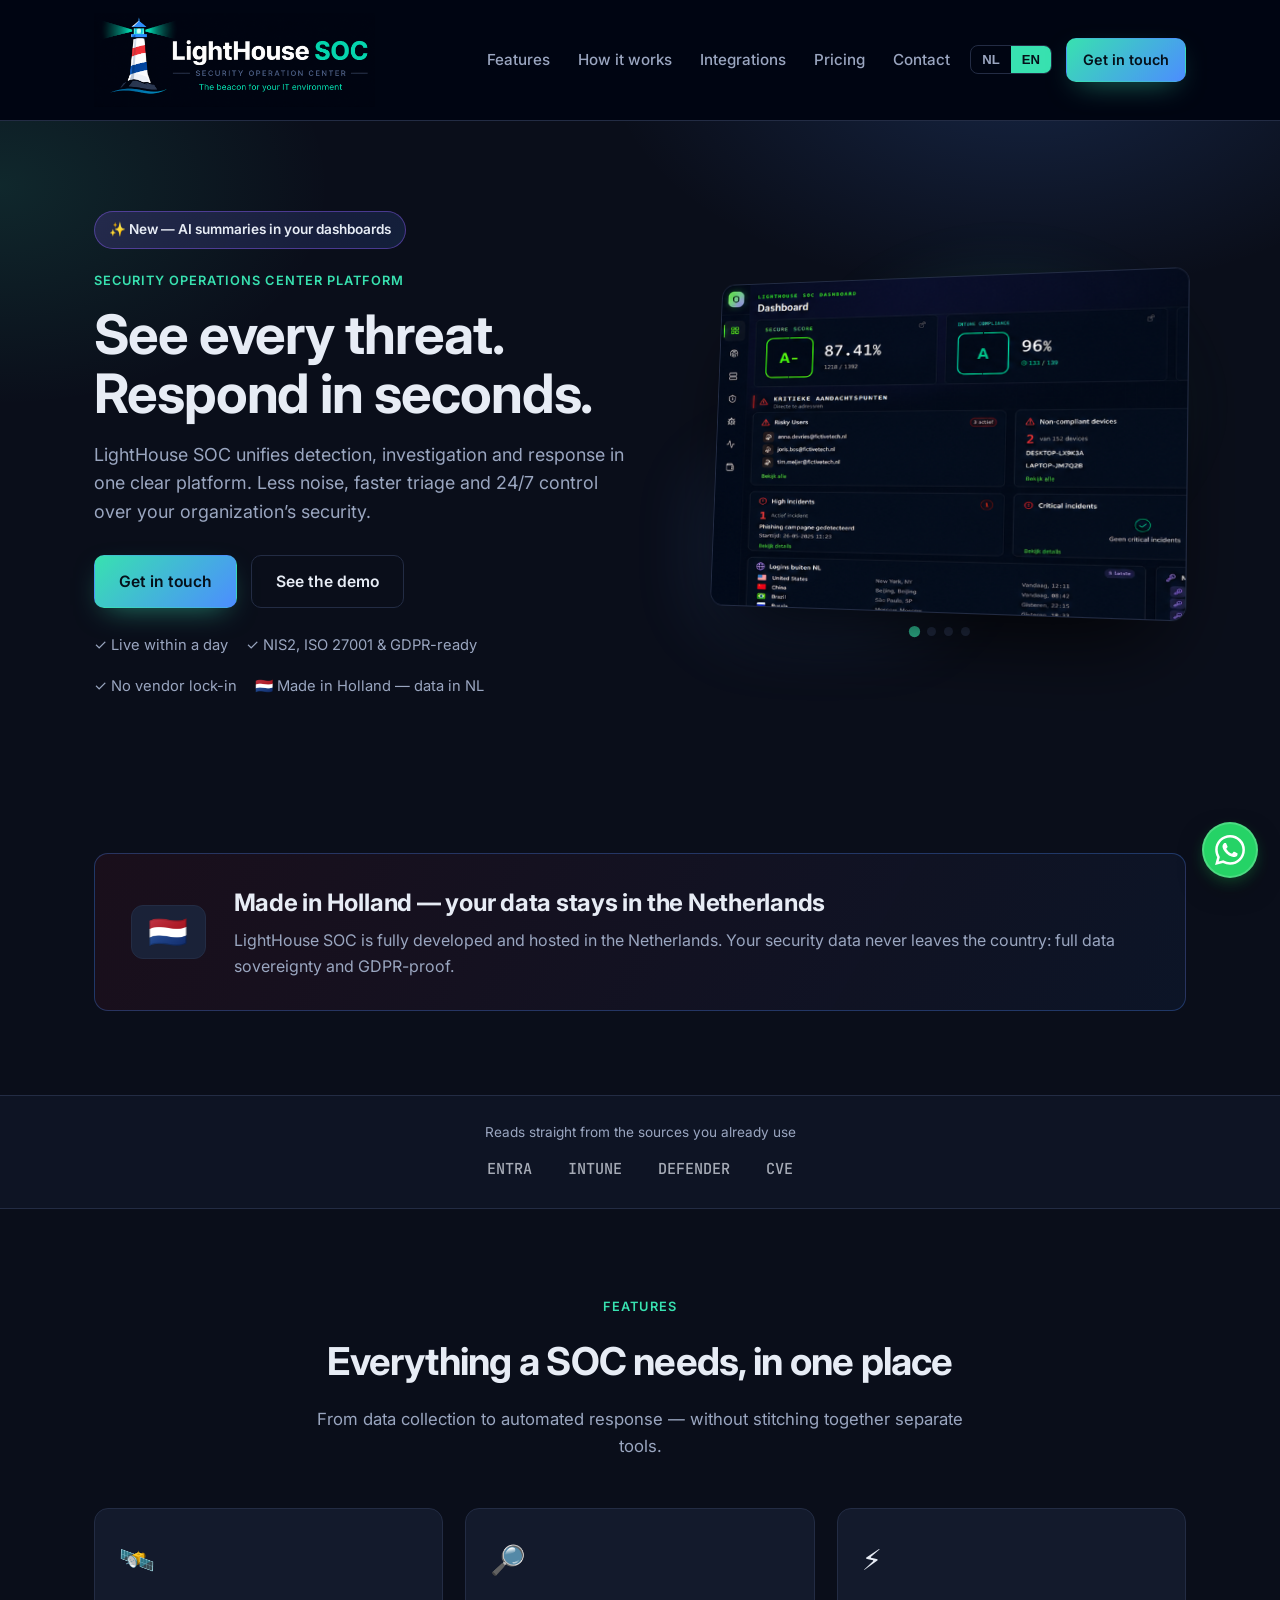
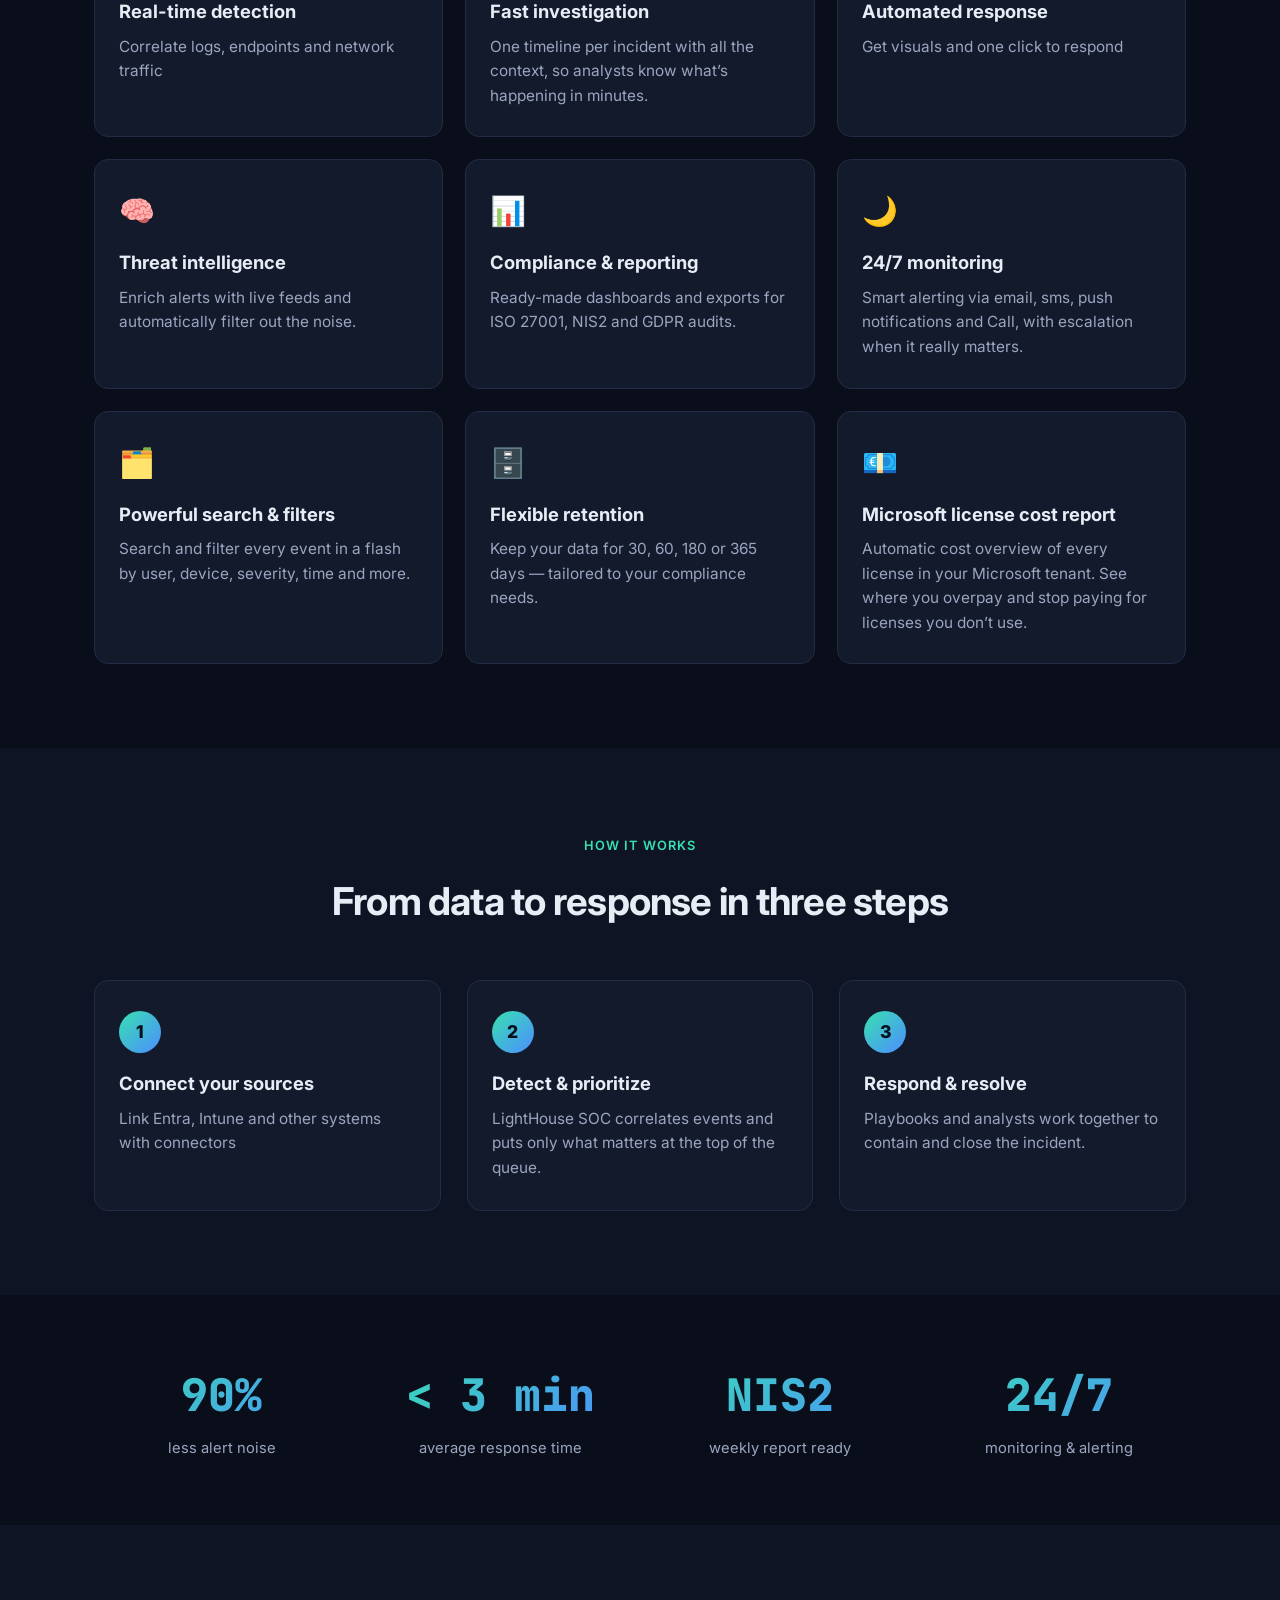
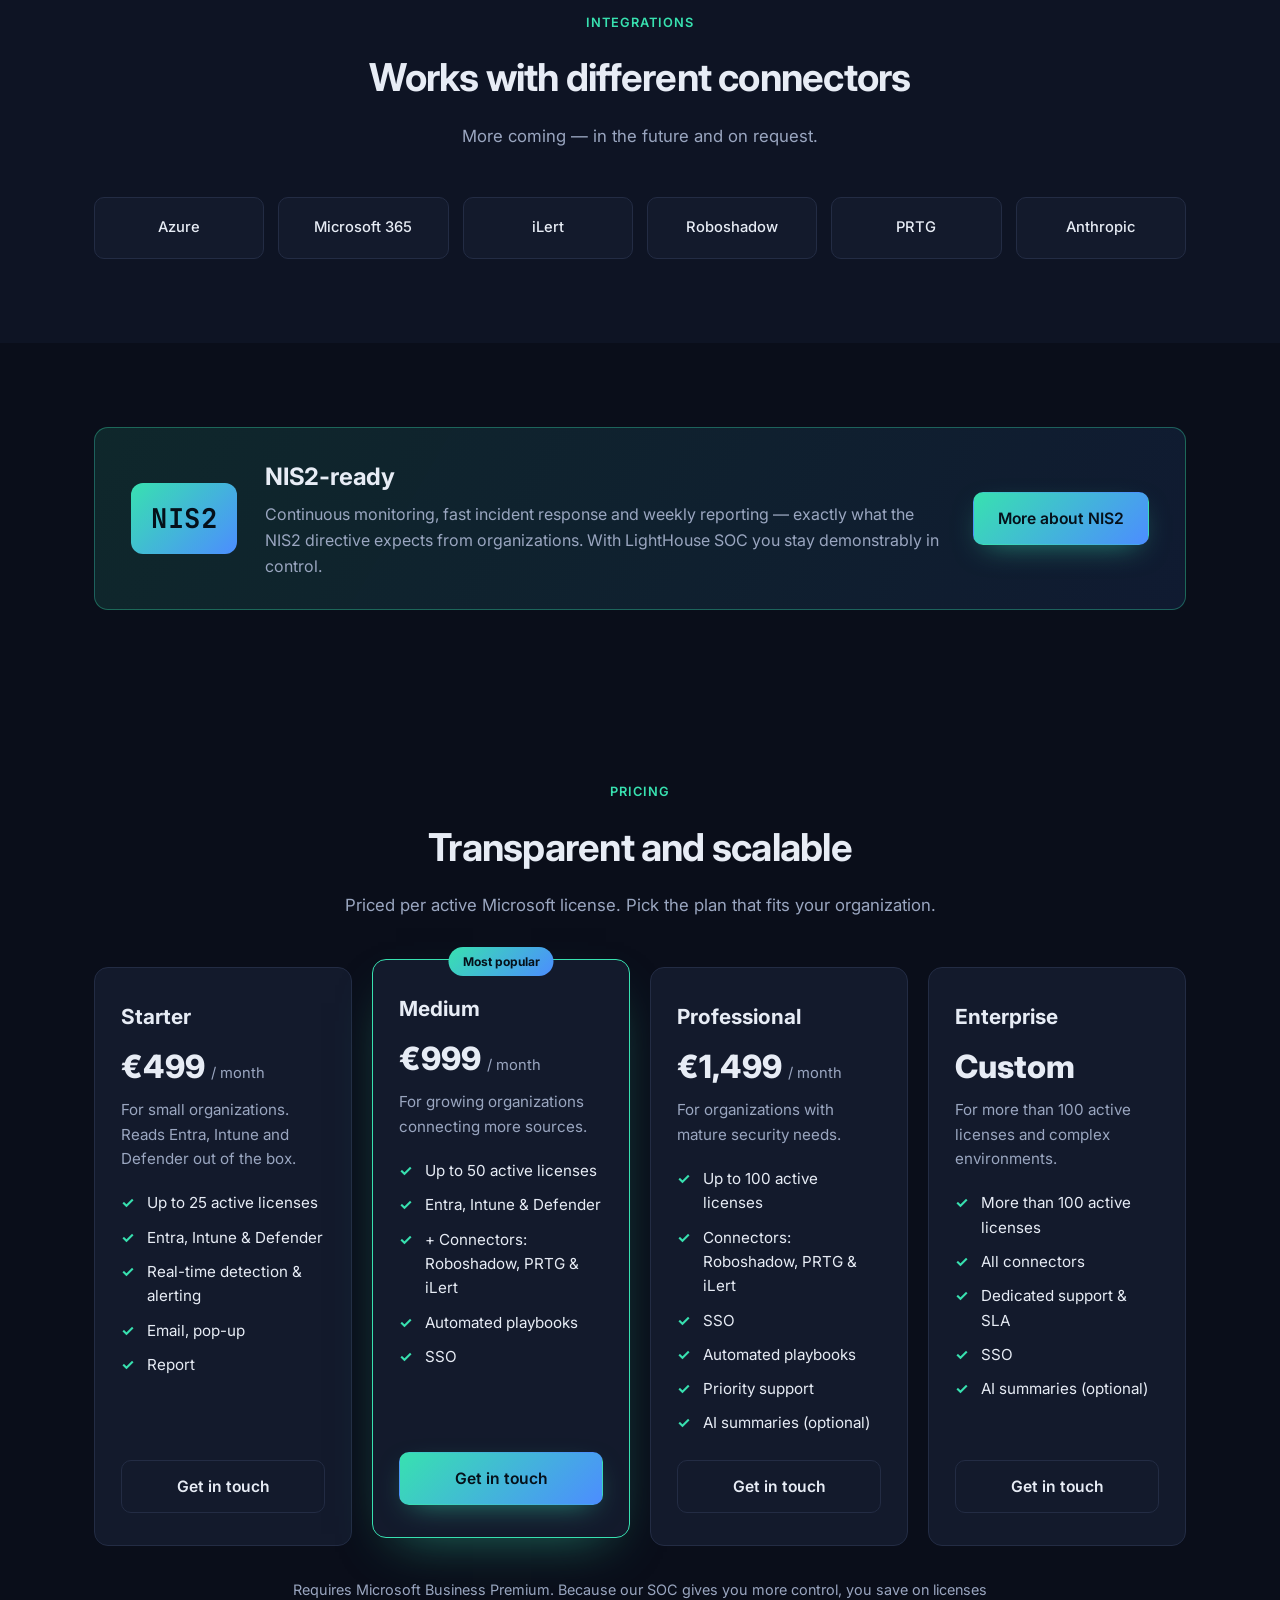
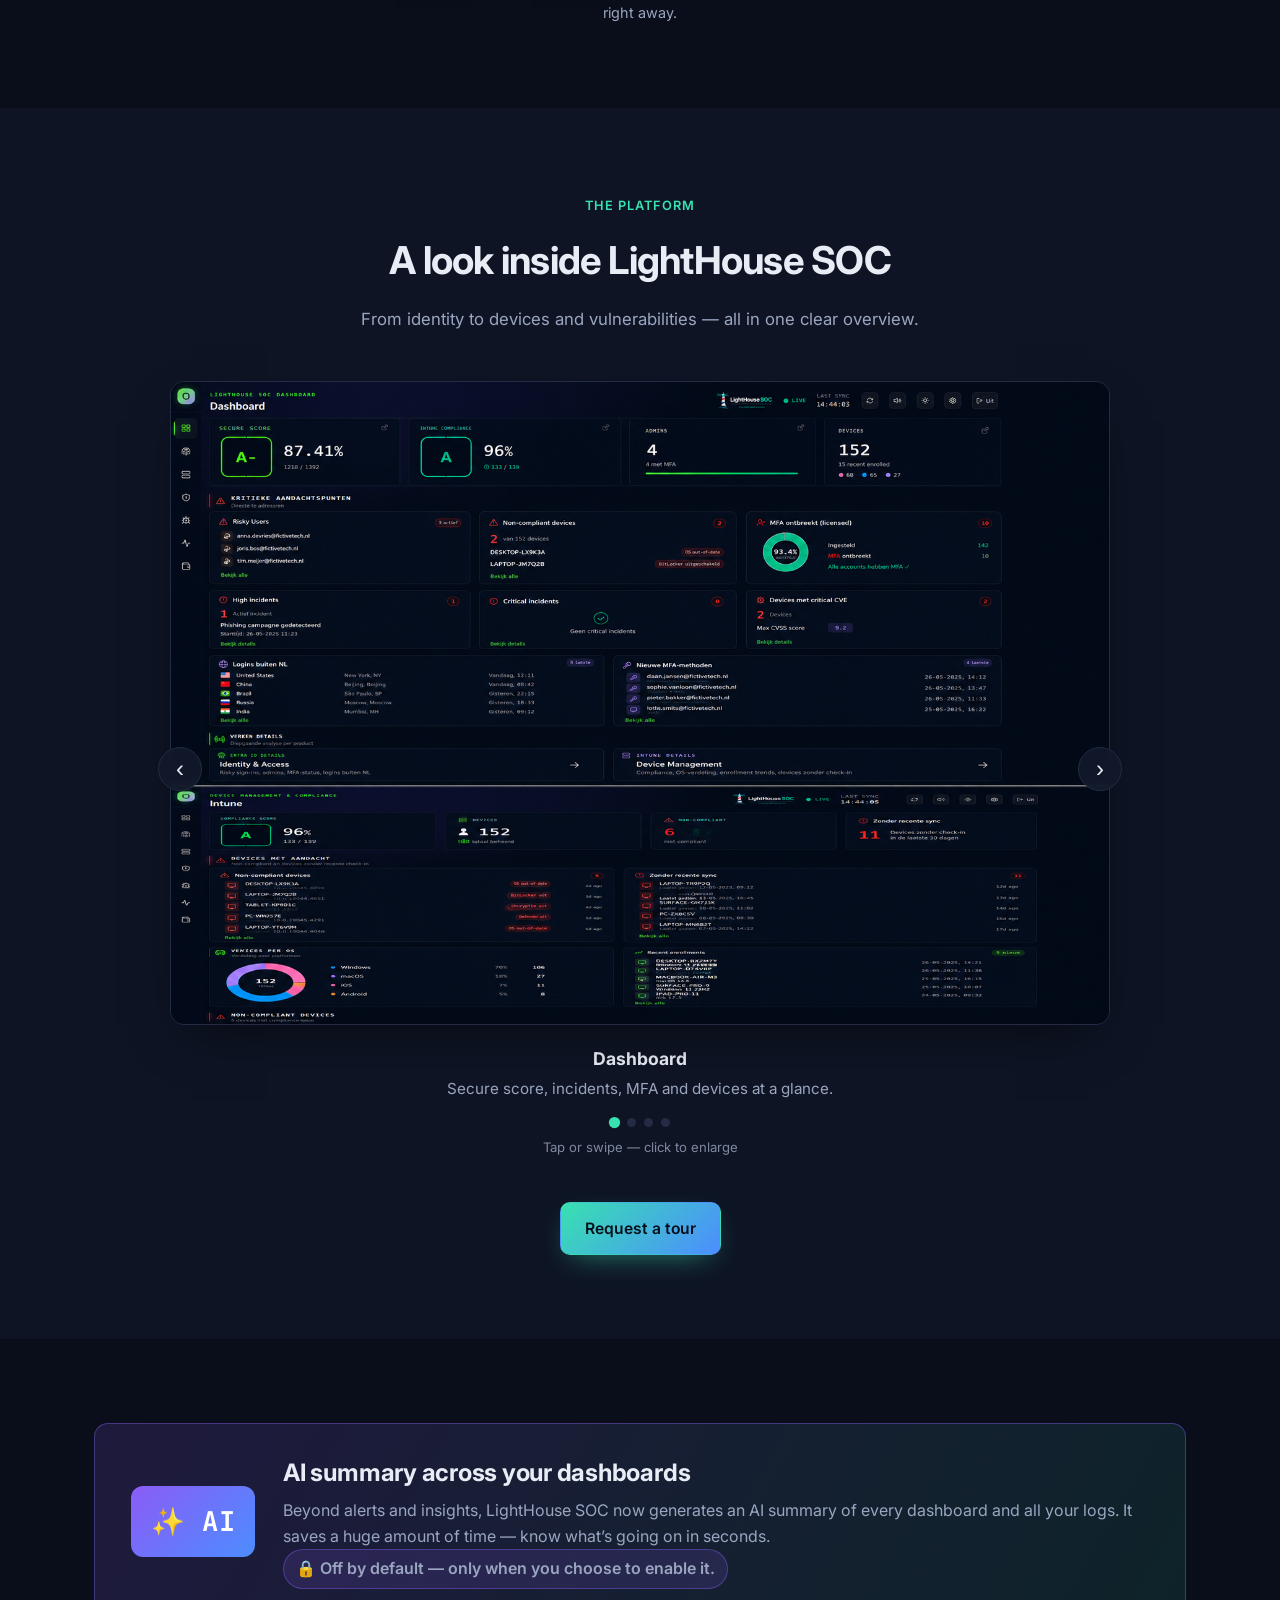
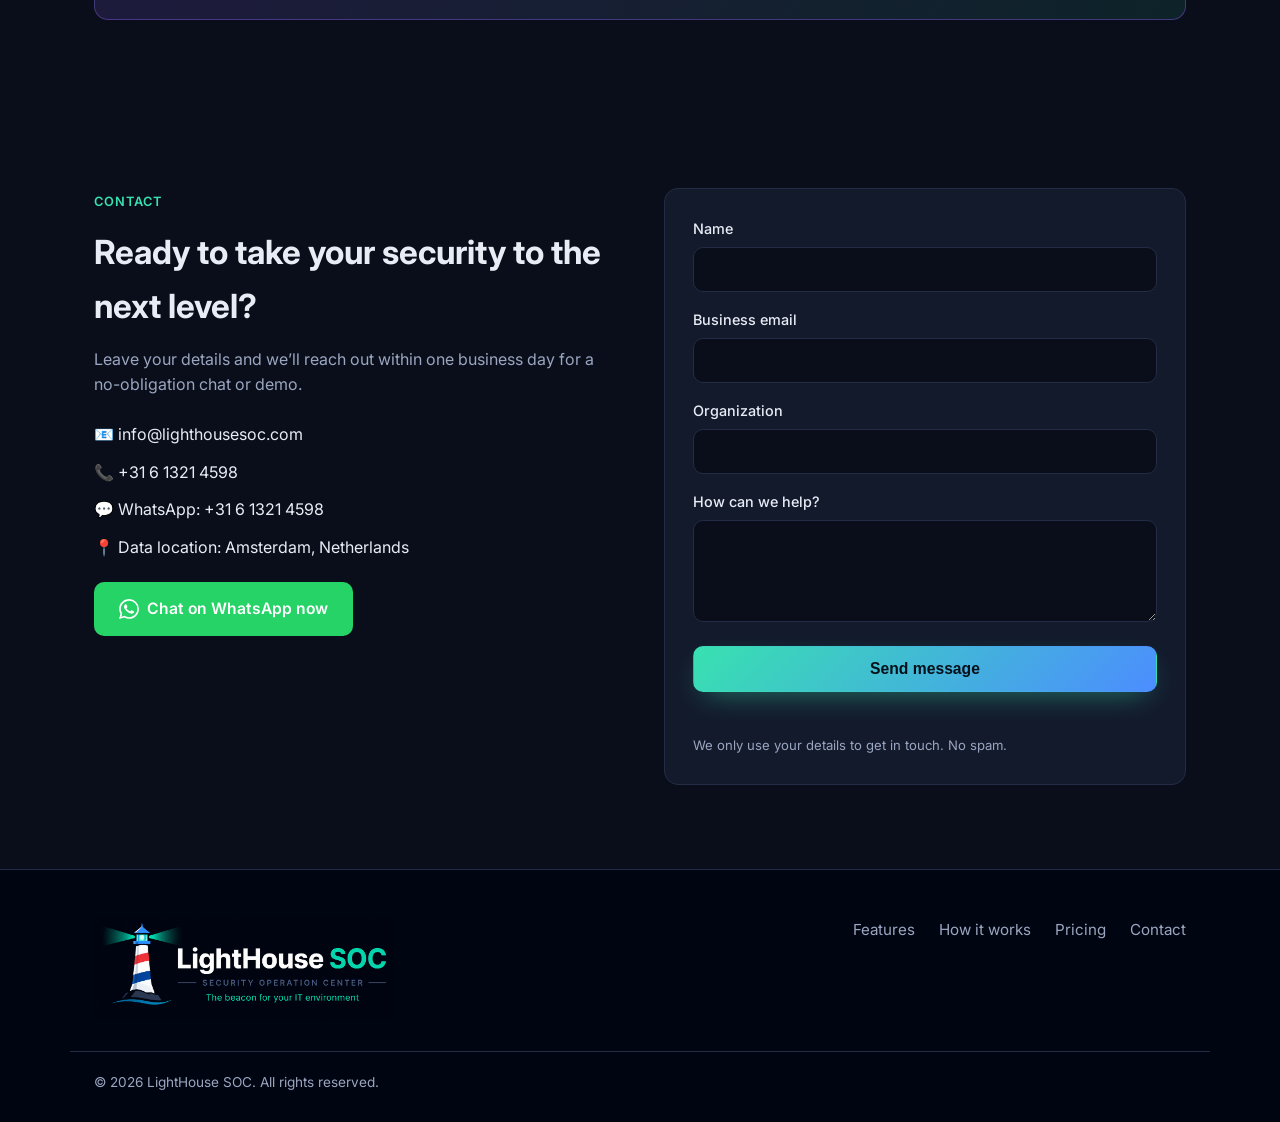
==== index.html @ 28d6061a "Swap Splunk for Anthropic, add optional AI to Pro/Enterprise, mark AI opt-in" ====
<!DOCTYPE html>
<html lang="nl">
<head>
  <meta charset="UTF-8" />
  <meta name="viewport" content="width=device-width, initial-scale=1.0" />
  <title data-i18n="meta.title">LightHouse SOC — De baken voor uw IT omgeving</title>
  <meta name="description" data-i18n="meta.description"
        content="LightHouse SOC bundelt detectie, onderzoek en respons in één platform. Sneller dreigingen vinden, minder ruis, 24/7 grip op uw security." />
  <link rel="preconnect" href="https://fonts.googleapis.com" />
  <link rel="preconnect" href="https://fonts.gstatic.com" crossorigin />
  <link href="https://fonts.googleapis.com/css2?family=Inter:wght@400;500;600;700;800&family=JetBrains+Mono:wght@400;500&display=swap" rel="stylesheet" />
  <link rel="stylesheet" href="css/styles.css" />
  <link rel="icon" type="image/png" href="assets/icon.png" />
  <link rel="apple-touch-icon" href="assets/icon.png" />
  <!-- Social sharing -->
  <meta property="og:type" content="website" />
  <meta property="og:title" content="LightHouse SOC — De baken voor uw IT omgeving" />
  <meta property="og:description" content="LightHouse SOC bundelt detectie, onderzoek en respons in één platform. Sneller dreigingen vinden, minder ruis, 24/7 grip op uw IT-omgeving." />
  <meta property="og:image" content="https://lighthousesoc.com/assets/og-image.png" />
  <meta property="og:image:width" content="1200" />
  <meta property="og:image:height" content="630" />
  <meta name="twitter:card" content="summary_large_image" />
</head>
<body>
  <!-- ===== Header ===== -->
  <header class="site-header" id="top">
    <div class="container header-inner">
      <a class="brand" href="#top" aria-label="LightHouse SOC home">
        <img class="brand-logo" data-logo src="assets/logo-nl.png" alt="LightHouse SOC" />
      </a>

      <nav class="main-nav" aria-label="Hoofdnavigatie">
        <a href="#features" data-i18n="nav.features">Functies</a>
        <a href="#how" data-i18n="nav.how">Hoe het werkt</a>
        <a href="#integrations" data-i18n="nav.integrations">Integraties</a>
        <a href="#pricing" data-i18n="nav.pricing">Prijzen</a>
        <a href="#contact" data-i18n="nav.contact">Contact</a>
      </nav>

      <div class="header-actions">
        <div class="lang-switch" role="group" aria-label="Taalkeuze / Language">
          <button type="button" data-lang="nl" class="active" aria-pressed="true">NL</button>
          <button type="button" data-lang="en" aria-pressed="false">EN</button>
        </div>
        <a href="#contact" class="btn btn-primary btn-sm" data-i18n="nav.cta">Neem contact op</a>
        <button class="nav-toggle" aria-label="Menu" aria-expanded="false">
          <span></span><span></span><span></span>
        </button>
      </div>
    </div>
  </header>

  <main>
    <!-- ===== Hero ===== -->
    <section class="hero">
      <div class="container hero-inner">
        <div class="hero-copy">
          <a class="hero-ai-pill" href="#ai" data-i18n="hero.aiPill">✨ Nieuw — AI-samenvattingen in je dashboards</a>
          <span class="eyebrow" data-i18n="hero.eyebrow">Security Operations Center platform</span>
          <h1 data-i18n="hero.title">Zie elke dreiging. Reageer in seconden.</h1>
          <p class="lede" data-i18n="hero.lede">
            LightHouse SOC bundelt detectie, onderzoek en respons in één overzichtelijk platform.
            Minder ruis, snellere triage en 24/7 grip op de security van je organisatie.
          </p>
          <div class="hero-cta">
            <a href="#contact" class="btn btn-primary" data-i18n="hero.ctaPrimary">Neem contact op</a>
            <a href="#demo" class="btn btn-ghost" data-i18n="hero.ctaSecondary">Bekijk de demo</a>
          </div>
          <ul class="hero-badges">
            <li data-i18n="hero.badge1">✓ Live binnen een dag</li>
            <li data-i18n="hero.badge2">✓ NIS2, ISO 27001 &amp; GDPR-ready</li>
            <li data-i18n="hero.badge3">✓ Geen vendor lock-in</li>
            <li data-i18n="hero.badge4">🇳🇱 Made in Holland — data in NL</li>
          </ul>
        </div>

        <div class="hero-visual">
          <div class="shots shots-tilt" data-slider>
            <div class="shots-frame">
              <div class="shots-viewport">
                <div class="shots-track">
                  <div class="shot"><img src="assets/screens/01.png" alt="LightHouse SOC dashboard" loading="lazy" /></div>
                  <div class="shot"><img src="assets/screens/02.png" alt="Entra ID overzicht" loading="lazy" /></div>
                  <div class="shot"><img src="assets/screens/03.png" alt="Intune device compliance" loading="lazy" /></div>
                  <div class="shot"><img src="assets/screens/04.png" alt="Defender overzicht" loading="lazy" /></div>
                </div>
              </div>
            </div>
            <div class="shots-dots" aria-hidden="true"></div>
          </div>
        </div>
      </div>
    </section>

    <!-- ===== Made in Holland ===== -->
    <section class="section made-band" aria-labelledby="made-title">
      <div class="container">
        <div class="nis2-inner made-inner">
          <span class="nis2-badge made-badge" aria-hidden="true">🇳🇱</span>
          <div class="nis2-text">
            <h2 id="made-title" data-i18n="made.title">Made in Holland — jouw data blijft in Nederland</h2>
            <p data-i18n="made.body">LightHouse SOC is volledig in Nederland ontwikkeld én gehost. Je security-data verlaat het land niet: volledige datasoevereiniteit en AVG-proof.</p>
          </div>
        </div>
      </div>
    </section>

    <!-- ===== Trust bar ===== -->
    <section class="trustbar">
      <div class="container trust-inner">
        <p class="trust-label" data-i18n="trust.label">Leest direct uit de bronnen die je al gebruikt</p>
        <ul class="trust-logos">
          <li>ENTRA</li>
          <li>INTUNE</li>
          <li>DEFENDER</li>
          <li>CVE</li>
        </ul>
      </div>
    </section>

    <!-- ===== Features ===== -->
    <section id="features" class="section">
      <div class="container">
        <div class="section-head">
          <span class="eyebrow" data-i18n="features.eyebrow">Functies</span>
          <h2 data-i18n="features.title">Alles wat een SOC nodig heeft, op één plek</h2>
          <p data-i18n="features.subtitle">Van datacollectie tot geautomatiseerde respons — zonder losse tools aan elkaar te knopen.</p>
        </div>
        <div class="feature-grid">
          <article class="feature">
            <div class="feature-icon">🛰️</div>
            <h3 data-i18n="feature.detect.title">Realtime detectie</h3>
            <p data-i18n="feature.detect.body">Correleer logs, endpoints en netwerkverkeer</p>
          </article>
          <article class="feature">
            <div class="feature-icon">🔎</div>
            <h3 data-i18n="feature.investigate.title">Snel onderzoek</h3>
            <p data-i18n="feature.investigate.body">Eén tijdlijn per incident met alle context, zodat analisten in minuten weten wat er speelt.</p>
          </article>
          <article class="feature">
            <div class="feature-icon">⚡</div>
            <h3 data-i18n="feature.respond.title">Geautomatiseerde respons</h3>
            <p data-i18n="feature.respond.body">Visueel inzicht en met één klik reageren.</p>
          </article>
          <article class="feature">
            <div class="feature-icon">🧠</div>
            <h3 data-i18n="feature.intel.title">Threat intelligence</h3>
            <p data-i18n="feature.intel.body">Verrijk alerts met live feeds en filter automatisch de ruis weg.</p>
          </article>
          <article class="feature">
            <div class="feature-icon">📊</div>
            <h3 data-i18n="feature.compliance.title">Compliance &amp; rapportage</h3>
            <p data-i18n="feature.compliance.body">Kant-en-klare dashboards en exports voor ISO 27001, NIS2 en GDPR-audits.</p>
          </article>
          <article class="feature">
            <div class="feature-icon">🌙</div>
            <h3 data-i18n="feature.monitor.title">24/7 monitoring</h3>
            <p data-i18n="feature.monitor.body">Slimme alerting via e-mail, sms, push-notificaties en telefoon, met escalatie wanneer het er echt toe doet.</p>
          </article>
          <article class="feature">
            <div class="feature-icon">🗂️</div>
            <h3 data-i18n="feature.search.title">Uitgebreide zoekfilters</h3>
            <p data-i18n="feature.search.body">Doorzoek en filter elk event razendsnel op gebruiker, device, severity, tijd en meer.</p>
          </article>
          <article class="feature">
            <div class="feature-icon">🗄️</div>
            <h3 data-i18n="feature.retention.title">Flexibele bewaartermijn</h3>
            <p data-i18n="feature.retention.body">Bewaar je data 30, 60, 180 of 365 dagen — afgestemd op je compliance-eisen.</p>
          </article>
          <article class="feature">
            <div class="feature-icon">💶</div>
            <h3 data-i18n="feature.license.title">Microsoft licentie-kostenrapport</h3>
            <p data-i18n="feature.license.body">Automatisch kostenoverzicht van alle licenties in je Microsoft-tenant. Zie waar je te veel betaalt en stop met betalen voor licenties die je niet gebruikt.</p>
          </article>
        </div>
      </div>
    </section>

    <!-- ===== How it works ===== -->
    <section id="how" class="section section-alt">
      <div class="container">
        <div class="section-head">
          <span class="eyebrow" data-i18n="how.eyebrow">Hoe het werkt</span>
          <h2 data-i18n="how.title">Van data naar respons in drie stappen</h2>
        </div>
        <ol class="steps">
          <li class="step">
            <span class="step-num">1</span>
            <h3 data-i18n="how.step1.title">Verbind je bronnen</h3>
            <p data-i18n="how.step1.body">Koppel Entra, Intune en andere systemen met connectoren.</p>
          </li>
          <li class="step">
            <span class="step-num">2</span>
            <h3 data-i18n="how.step2.title">Detecteer &amp; prioriteer</h3>
            <p data-i18n="how.step2.body">LightHouse SOC correleert events en zet alleen wat telt boven aan de wachtrij.</p>
          </li>
          <li class="step">
            <span class="step-num">3</span>
            <h3 data-i18n="how.step3.title">Reageer &amp; los op</h3>
            <p data-i18n="how.step3.body">Playbooks en analisten werken samen om het incident in te dammen en af te sluiten.</p>
          </li>
        </ol>
      </div>
    </section>

    <!-- ===== Stats ===== -->
    <section class="section stats-section">
      <div class="container stats-grid">
        <div class="big-stat"><span class="num">90%</span><span class="lbl" data-i18n="stats.noise">minder alert-ruis</span></div>
        <div class="big-stat"><span class="num">&lt; 3 min</span><span class="lbl" data-i18n="stats.mttr">gemiddelde reactietijd</span></div>
        <div class="big-stat"><span class="num">NIS2</span><span class="lbl" data-i18n="stats.connectors">weekly report ready</span></div>
        <div class="big-stat"><span class="num">24/7</span><span class="lbl" data-i18n="stats.coverage">monitoring &amp; alerting</span></div>
      </div>
    </section>

    <!-- ===== Integrations ===== -->
    <section id="integrations" class="section section-alt">
      <div class="container">
        <div class="section-head">
          <span class="eyebrow" data-i18n="integrations.eyebrow">Integraties</span>
          <h2 data-i18n="integrations.title">Werkt met diverse connectoren</h2>
          <p data-i18n="integrations.subtitle">Meer connectoren onderweg — in de toekomst en op aanvraag.</p>
        </div>
        <ul class="integration-grid">
          <li>Azure</li><li>Microsoft 365</li><li>iLert</li>
          <li>Roboshadow</li><li>PRTG</li><li>Anthropic</li>
        </ul>
      </div>
    </section>

    <!-- ===== NIS2 highlight ===== -->
    <section class="section nis2-band" aria-labelledby="nis2-title">
      <div class="container">
        <div class="nis2-inner">
          <span class="nis2-badge">NIS2</span>
          <div class="nis2-text">
            <h2 id="nis2-title" data-i18n="nis2.title">Klaar voor NIS2</h2>
            <p data-i18n="nis2.body">Continue monitoring, snelle incidentrespons en wekelijkse rapportages — precies wat de NIS2-richtlijn van organisaties vraagt. Met LightHouse SOC blijf je aantoonbaar in control.</p>
          </div>
          <a href="#contact" class="btn btn-primary" data-i18n="nis2.cta">Meer over NIS2</a>
        </div>
      </div>
    </section>

    <!-- ===== Pricing ===== -->
    <section id="pricing" class="section">
      <div class="container">
        <div class="section-head">
          <span class="eyebrow" data-i18n="pricing.eyebrow">Prijzen</span>
          <h2 data-i18n="pricing.title">Transparant en schaalbaar</h2>
          <p data-i18n="pricing.subtitle">Prijs per actieve Microsoft-licentie. Kies het pakket dat bij uw organisatie past.</p>
        </div>
        <div class="pricing-grid">
          <article class="plan">
            <h3 data-i18n="plan.starter.name">Starter</h3>
            <p class="plan-price"><span class="amount" data-i18n="plan.starter.price">€499</span><span class="per" data-i18n="plan.perMonth">/ maand</span></p>
            <p class="plan-desc" data-i18n="plan.starter.desc">Voor kleine organisaties. Leest standaard Entra, Intune en Defender uit.</p>
            <ul class="plan-features">
              <li data-i18n="plan.starter.f1">Tot 25 actieve licenties</li>
              <li data-i18n="plan.starter.f2">Entra, Intune &amp; Defender</li>
              <li data-i18n="plan.starter.f3">Realtime detectie &amp; alerting</li>
              <li data-i18n="plan.starter.f4">E-mail, pop-up</li>
              <li data-i18n="plan.starter.f5">Report</li>
            </ul>
            <a href="#contact" class="btn btn-ghost btn-block" data-i18n="plan.cta">Neem contact op</a>
          </article>

          <article class="plan plan-featured">
            <span class="plan-tag" data-i18n="plan.popular">Meest gekozen</span>
            <h3 data-i18n="plan.med.name">Medium</h3>
            <p class="plan-price"><span class="amount" data-i18n="plan.med.price">€999</span><span class="per" data-i18n="plan.perMonth">/ maand</span></p>
            <p class="plan-desc" data-i18n="plan.med.desc">Voor groeiende organisaties die meer bronnen koppelen.</p>
            <ul class="plan-features">
              <li data-i18n="plan.med.f1">Tot 50 actieve licenties</li>
              <li data-i18n="plan.med.f2">Entra, Intune &amp; Defender</li>
              <li data-i18n="plan.med.f3">+ Connectoren: Roboshadow, PRTG &amp; iLert</li>
              <li data-i18n="plan.med.f4">Geautomatiseerde playbooks</li>
              <li data-i18n="plan.med.f5">SSO</li>
            </ul>
            <a href="#contact" class="btn btn-primary btn-block" data-i18n="plan.cta">Neem contact op</a>
          </article>

          <article class="plan">
            <h3 data-i18n="plan.pro.name">Professional</h3>
            <p class="plan-price"><span class="amount" data-i18n="plan.pro.price">€1.499</span><span class="per" data-i18n="plan.perMonth">/ maand</span></p>
            <p class="plan-desc" data-i18n="plan.pro.desc">Voor organisaties met een volwassen securitybehoefte.</p>
            <ul class="plan-features">
              <li data-i18n="plan.pro.f1">Tot 100 actieve licenties</li>
              <li data-i18n="plan.pro.f2">Connectoren: Roboshadow, PRTG &amp; iLert</li>
              <li data-i18n="plan.pro.f3">SSO</li>
              <li data-i18n="plan.pro.f4">Geautomatiseerde playbooks</li>
              <li data-i18n="plan.pro.f5">Prioriteit-support</li>
              <li data-i18n="plan.pro.f6">AI-samenvattingen (optioneel)</li>
            </ul>
            <a href="#contact" class="btn btn-ghost btn-block" data-i18n="plan.cta">Neem contact op</a>
          </article>

          <article class="plan">
            <h3 data-i18n="plan.ent.name">Enterprise</h3>
            <p class="plan-price"><span class="amount" data-i18n="plan.ent.price">Op maat</span></p>
            <p class="plan-desc" data-i18n="plan.ent.desc">Voor meer dan 100 actieve licenties en complexe omgevingen.</p>
            <ul class="plan-features">
              <li data-i18n="plan.ent.f1">Meer dan 100 actieve licenties</li>
              <li data-i18n="plan.ent.f2">Alle connectoren</li>
              <li data-i18n="plan.ent.f3">Dedicated support &amp; SLA</li>
              <li data-i18n="plan.ent.f4">SSO</li>
              <li data-i18n="plan.ent.f5">AI-samenvattingen (optioneel)</li>
            </ul>
            <a href="#contact" class="btn btn-ghost btn-block" data-i18n="plan.cta">Neem contact op</a>
          </article>
        </div>
        <p class="pricing-note" data-i18n="pricing.note">Vereist Microsoft Business Premium. Doordat je met ons SOC meer grip krijgt, bespaar je direct op je licenties.</p>
      </div>
    </section>

    <!-- ===== Demo placeholder ===== -->
    <section id="demo" class="section section-alt">
      <div class="container demo-inner">
        <div class="section-head">
          <span class="eyebrow" data-i18n="demo.eyebrow">Het platform</span>
          <h2 data-i18n="demo.title">Een kijkje in LightHouse SOC</h2>
          <p data-i18n="demo.subtitle">Van identity tot devices en kwetsbaarheden — alles in één helder overzicht.</p>
        </div>
        <div class="shots shots-wide" data-slider data-lightbox>
          <button class="shots-arrow shots-prev" type="button" aria-label="Vorige">‹</button>
          <div class="shots-frame">
            <div class="shots-viewport">
              <div class="shots-track">
                <div class="shot" data-shot="1"><img src="assets/screens/01.png" alt="LightHouse SOC dashboard" loading="lazy" /></div>
                <div class="shot" data-shot="2"><img src="assets/screens/02.png" alt="Entra ID overzicht" loading="lazy" /></div>
                <div class="shot" data-shot="3"><img src="assets/screens/03.png" alt="Intune device compliance" loading="lazy" /></div>
                <div class="shot" data-shot="4"><img src="assets/screens/04.png" alt="Defender overzicht" loading="lazy" /></div>
              </div>
            </div>
          </div>
          <button class="shots-arrow shots-next" type="button" aria-label="Volgende">›</button>
          <div class="shots-caption" aria-live="polite">
            <span class="shots-caption-title" data-i18n="demo.shot1.title">Dashboard</span>
            <span class="shots-caption-desc" data-i18n="demo.shot1.desc">Secure score, incidenten, MFA en devices in één oogopslag.</span>
          </div>
          <div class="shots-dots"></div>
          <p class="shots-hint" data-i18n="demo.hint">Tik of swipe — klik om te vergroten</p>
        </div>
        <div class="center">
          <a href="#contact" class="btn btn-primary" data-i18n="demo.cta">Vraag een rondleiding aan</a>
        </div>
      </div>
    </section>

    <!-- ===== AI summary ===== -->
    <section id="ai" class="section ai-band" aria-labelledby="ai-title">
      <div class="container">
        <div class="nis2-inner ai-inner">
          <span class="nis2-badge ai-badge" aria-hidden="true">✨ AI</span>
          <div class="nis2-text">
            <h2 id="ai-title" data-i18n="ai.title">AI-samenvatting van je dashboards</h2>
            <p data-i18n="ai.body">Naast alerts en inzichten genereert LightHouse SOC nu ook een AI-samenvatting van elk dashboard en alle logs. Dit scheelt enorm veel tijd — in seconden weet je wat er speelt.</p>
            <p class="ai-optin" data-i18n="ai.optin">🔒 Niet standaard aan — alleen als je er zelf voor kiest.</p>
          </div>
        </div>
      </div>
    </section>

    <!-- ===== Contact ===== -->
    <section id="contact" class="section">
      <div class="container contact-inner">
        <div class="contact-copy">
          <span class="eyebrow" data-i18n="contact.eyebrow">Contact</span>
          <h2 data-i18n="contact.title">Klaar om je security naar een hoger niveau te tillen?</h2>
          <p data-i18n="contact.subtitle">Laat je gegevens achter en we nemen binnen één werkdag contact op voor een vrijblijvend gesprek of demo.</p>
          <ul class="contact-points">
            <li data-i18n="contact.point1">📧 info@lighthousesoc.com</li>
            <li><a href="tel:+31613214598" data-i18n="contact.point2">📞 +31 6 1321 4598</a></li>
            <li><a class="wa-link" href="https://wa.me/31613214598" target="_blank" rel="noopener" data-wa data-i18n="contact.whatsapp">💬 WhatsApp: +31 6 1321 4598</a></li>
            <li data-i18n="contact.point3">📍 Datalocatie: Amsterdam, Nederland</li>
          </ul>
          <a class="btn btn-whatsapp wa-link" href="https://wa.me/31613214598" target="_blank" rel="noopener" data-wa>
            <svg class="wa-icon" viewBox="0 0 24 24" aria-hidden="true" focusable="false">
              <path d="M17.472 14.382c-.297-.149-1.758-.867-2.03-.967-.273-.099-.471-.148-.67.15-.197.297-.767.966-.94 1.164-.173.199-.347.223-.644.075-.297-.149-1.255-.463-2.39-1.475-.883-.788-1.48-1.761-1.653-2.059-.173-.297-.018-.458.13-.606.134-.133.298-.347.446-.52.149-.174.198-.298.298-.497.099-.198.05-.371-.025-.52-.075-.149-.669-1.611-.916-2.207-.242-.579-.487-.5-.669-.51-.173-.008-.371-.01-.57-.01-.198 0-.52.074-.792.372-.272.297-1.04 1.016-1.04 2.479 0 1.462 1.065 2.875 1.213 3.074.149.198 2.096 3.2 5.077 4.487.71.306 1.263.489 1.694.625.712.227 1.36.195 1.872.118.571-.085 1.758-.719 2.006-1.413.248-.694.248-1.289.173-1.413-.074-.124-.272-.198-.57-.347m-5.421 7.403h-.004a9.87 9.87 0 01-5.031-1.378l-.361-.214-3.741.982.998-3.648-.235-.374a9.86 9.86 0 01-1.51-5.26c.001-5.45 4.436-9.884 9.888-9.884 2.64 0 5.122 1.03 6.988 2.898a9.825 9.825 0 012.893 6.994c-.003 5.45-4.437 9.884-9.885 9.884m8.413-18.297A11.815 11.815 0 0012.05 0C5.495 0 .16 5.335.157 11.892c0 2.096.547 4.142 1.588 5.945L.057 24l6.305-1.654a11.882 11.882 0 005.683 1.448h.005c6.554 0 11.89-5.335 11.893-11.893a11.821 11.821 0 00-3.48-8.413z"/>
            </svg>
            <span data-i18n="contact.whatsappBtn">Chat direct via WhatsApp</span>
          </a>
        </div>

        <form class="contact-form" id="contactForm" novalidate>
          <div class="field">
            <label for="name" data-i18n="form.name">Naam</label>
            <input type="text" id="name" name="name" autocomplete="name" required />
          </div>
          <div class="field">
            <label for="email" data-i18n="form.email">Zakelijk e-mailadres</label>
            <input type="email" id="email" name="email" autocomplete="email" required />
          </div>
          <div class="field">
            <label for="company" data-i18n="form.company">Organisatie</label>
            <input type="text" id="company" name="company" autocomplete="organization" />
          </div>
          <div class="field">
            <label for="message" data-i18n="form.message">Waar kunnen we mee helpen?</label>
            <textarea id="message" name="message" rows="4" required></textarea>
          </div>
          <button type="submit" class="btn btn-primary btn-block" data-i18n="form.submit">Verstuur bericht</button>
          <p class="form-status" id="formStatus" role="status" aria-live="polite"></p>
          <p class="form-note" data-i18n="form.note">We gebruiken je gegevens alleen om contact op te nemen. Geen spam.</p>
        </form>
      </div>
    </section>
  </main>

  <!-- ===== Footer ===== -->
  <footer class="site-footer">
    <div class="container footer-inner">
      <div class="footer-brand">
        <img class="footer-logo" data-logo src="assets/logo-nl.png" alt="LightHouse SOC" />
      </div>
      <nav class="footer-nav" aria-label="Footer">
        <a href="#features" data-i18n="nav.features">Functies</a>
        <a href="#how" data-i18n="nav.how">Hoe het werkt</a>
        <a href="#pricing" data-i18n="nav.pricing">Prijzen</a>
        <a href="#contact" data-i18n="nav.contact">Contact</a>
      </nav>
    </div>
    <div class="container footer-bottom">
      <p>&copy; <span id="year">2026</span> LightHouse SOC. <span data-i18n="footer.rights">Alle rechten voorbehouden.</span></p>
    </div>
  </footer>

  <!-- Floating WhatsApp button -->
  <a class="wa-float wa-link" href="https://wa.me/31613214598" target="_blank" rel="noopener" data-wa aria-label="WhatsApp">
    <svg class="wa-icon" viewBox="0 0 24 24" aria-hidden="true" focusable="false">
      <path d="M17.472 14.382c-.297-.149-1.758-.867-2.03-.967-.273-.099-.471-.148-.67.15-.197.297-.767.966-.94 1.164-.173.199-.347.223-.644.075-.297-.149-1.255-.463-2.39-1.475-.883-.788-1.48-1.761-1.653-2.059-.173-.297-.018-.458.13-.606.134-.133.298-.347.446-.52.149-.174.198-.298.298-.497.099-.198.05-.371-.025-.52-.075-.149-.669-1.611-.916-2.207-.242-.579-.487-.5-.669-.51-.173-.008-.371-.01-.57-.01-.198 0-.52.074-.792.372-.272.297-1.04 1.016-1.04 2.479 0 1.462 1.065 2.875 1.213 3.074.149.198 2.096 3.2 5.077 4.487.71.306 1.263.489 1.694.625.712.227 1.36.195 1.872.118.571-.085 1.758-.719 2.006-1.413.248-.694.248-1.289.173-1.413-.074-.124-.272-.198-.57-.347m-5.421 7.403h-.004a9.87 9.87 0 01-5.031-1.378l-.361-.214-3.741.982.998-3.648-.235-.374a9.86 9.86 0 01-1.51-5.26c.001-5.45 4.436-9.884 9.888-9.884 2.64 0 5.122 1.03 6.988 2.898a9.825 9.825 0 012.893 6.994c-.003 5.45-4.437 9.884-9.885 9.884m8.413-18.297A11.815 11.815 0 0012.05 0C5.495 0 .16 5.335.157 11.892c0 2.096.547 4.142 1.588 5.945L.057 24l6.305-1.654a11.882 11.882 0 005.683 1.448h.005c6.554 0 11.89-5.335 11.893-11.893a11.821 11.821 0 00-3.48-8.413z"/>
    </svg>
  </a>

  <!-- Lightbox (enlarged demo screenshots) -->
  <div class="lightbox" id="lightbox" aria-hidden="true" role="dialog" aria-modal="true" aria-label="Screenshot">
    <button class="lb-close" type="button" aria-label="Sluiten">&times;</button>
    <button class="lb-arrow lb-prev" type="button" aria-label="Vorige">‹</button>
    <figure class="lb-figure">
      <img class="lb-img" src="" alt="" />
      <figcaption class="lb-cap">
        <span class="lb-title"></span>
        <span class="lb-desc"></span>
      </figcaption>
    </figure>
    <button class="lb-arrow lb-next" type="button" aria-label="Volgende">›</button>
  </div>

  <script src="js/main.js"></script>
</body>
</html>
---- css/styles.css ----
/* ============================================================
   LightHouse SOC — sales site styles
   ============================================================ */

:root {
  --bg: #0a0e1a;
  --bg-alt: #0e1424;
  --surface: #131a2c;
  --surface-2: #1a2238;
  --border: #232c44;
  --text: #e7ecf5;
  --muted: #9aa6c0;
  --accent: #38e1b0;
  --accent-2: #4c8dff;
  --danger: #ff5d6c;
  --warn: #ffb454;
  --ok: #38e1b0;
  --radius: 14px;
  --radius-sm: 10px;
  --maxw: 1140px;
  --shadow: 0 20px 50px -20px rgba(0, 0, 0, 0.6);
  --font: 'Inter', system-ui, -apple-system, Segoe UI, Roboto, sans-serif;
  --mono: 'JetBrains Mono', ui-monospace, SFMono-Regular, Menlo, monospace;
}

* { box-sizing: border-box; }

html { scroll-behavior: smooth; }

body {
  margin: 0;
  font-family: var(--font);
  background: var(--bg);
  color: var(--text);
  line-height: 1.6;
  -webkit-font-smoothing: antialiased;
}

img { max-width: 100%; display: block; }

a { color: inherit; text-decoration: none; }

.container {
  width: 100%;
  max-width: var(--maxw);
  margin: 0 auto;
  padding: 0 24px;
}

.accent { color: var(--accent); }
.center { text-align: center; }

/* ===== Buttons ===== */
.btn {
  display: inline-flex;
  align-items: center;
  justify-content: center;
  gap: 8px;
  font-weight: 600;
  font-size: 0.98rem;
  padding: 13px 24px;
  border-radius: var(--radius-sm);
  border: 1px solid transparent;
  cursor: pointer;
  transition: transform 0.15s ease, background 0.2s ease, box-shadow 0.2s ease;
  white-space: nowrap;
}
.btn:active { transform: translateY(1px); }
.btn-sm { padding: 9px 16px; font-size: 0.9rem; }
.btn-block { width: 100%; }

.btn-primary {
  background: linear-gradient(135deg, var(--accent), var(--accent-2));
  color: #05101a;
  box-shadow: 0 10px 30px -12px rgba(56, 225, 176, 0.6);
}
.btn-primary:hover { transform: translateY(-2px); box-shadow: 0 16px 36px -12px rgba(56, 225, 176, 0.7); }

.btn-ghost {
  background: transparent;
  color: var(--text);
  border-color: var(--border);
}
.btn-ghost:hover { border-color: var(--accent); color: var(--accent); }

.btn-whatsapp {
  background: #25d366;
  color: #ffffff;
  margin-top: 22px;
}
.btn-whatsapp:hover { background: #20bd5a; transform: translateY(-2px); box-shadow: 0 14px 32px -12px rgba(37, 211, 102, 0.55); }
.btn-whatsapp .wa-icon { width: 20px; height: 20px; fill: #ffffff; }

/* ===== Header ===== */
.site-header {
  position: sticky;
  top: 0;
  z-index: 50;
  background: #000512;
  backdrop-filter: blur(12px);
  border-bottom: 1px solid var(--border);
}
.header-inner {
  display: flex;
  align-items: center;
  justify-content: space-between;
  height: 120px;
  gap: 20px;
}
.brand { display: flex; align-items: center; gap: 10px; font-weight: 800; font-size: 1.2rem; }
.brand-mark { width: 40px; height: 40px; display: block; flex-shrink: 0; object-fit: contain; }
.brand-logo { height: 94px; width: auto; display: block; }

.main-nav { display: flex; gap: 28px; margin-left: auto; }
.main-nav a { color: var(--muted); font-weight: 500; font-size: 0.95rem; transition: color 0.2s; }
.main-nav a:hover { color: var(--text); }

.header-actions { display: flex; align-items: center; gap: 14px; }

.lang-switch {
  display: flex;
  border: 1px solid var(--border);
  border-radius: 8px;
  overflow: hidden;
}
.lang-switch button {
  background: transparent;
  color: var(--muted);
  border: none;
  padding: 6px 11px;
  font-size: 0.82rem;
  font-weight: 600;
  cursor: pointer;
  transition: background 0.2s, color 0.2s;
}
.lang-switch button.active { background: var(--accent); color: #05101a; }

.nav-toggle {
  display: none;
  flex-direction: column;
  gap: 5px;
  background: none;
  border: none;
  cursor: pointer;
  padding: 6px;
}
.nav-toggle span {
  width: 24px; height: 2px; background: var(--text); border-radius: 2px;
  transition: transform 0.25s, opacity 0.25s;
}

/* ===== Hero ===== */
.hero {
  position: relative;
  overflow: hidden;
  padding: 90px 0 70px;
  background:
    radial-gradient(700px 400px at 80% -10%, rgba(76, 141, 255, 0.18), transparent 60%),
    radial-gradient(600px 400px at 0% 10%, rgba(56, 225, 176, 0.12), transparent 55%);
}
.hero-inner {
  display: grid;
  grid-template-columns: 1.05fr 0.95fr;
  gap: 56px;
  align-items: center;
}
.hero-ai-pill {
  display: inline-flex; align-items: center; gap: 8px;
  font-size: 0.85rem; font-weight: 600;
  padding: 7px 14px; border-radius: 999px;
  background: linear-gradient(120deg, rgba(139, 92, 246, 0.18), rgba(76, 141, 255, 0.14));
  border: 1px solid rgba(139, 92, 246, 0.45);
  color: var(--text); margin-bottom: 18px;
  transition: border-color 0.2s, transform 0.2s, box-shadow 0.2s;
}
.hero-ai-pill:hover { border-color: #8b5cf6; transform: translateY(-1px); box-shadow: 0 8px 24px -10px rgba(139, 92, 246, 0.6); }

.eyebrow {
  display: inline-block;
  font-size: 0.8rem;
  font-weight: 600;
  letter-spacing: 0.08em;
  text-transform: uppercase;
  color: var(--accent);
  margin-bottom: 14px;
}
.hero h1 {
  font-size: clamp(2.1rem, 4.4vw, 3.4rem);
  line-height: 1.08;
  margin: 0 0 18px;
  letter-spacing: -0.02em;
}
.lede { font-size: 1.12rem; color: var(--muted); max-width: 540px; margin: 0 0 28px; }
.hero-cta { display: flex; gap: 14px; flex-wrap: wrap; margin-bottom: 26px; }
.hero-badges { list-style: none; padding: 0; margin: 0; display: flex; flex-wrap: wrap; gap: 18px; color: var(--muted); font-size: 0.92rem; }

/* Dashboard mock */
.dashboard-card {
  background: linear-gradient(160deg, var(--surface), var(--bg-alt));
  border: 1px solid var(--border);
  border-radius: var(--radius);
  box-shadow: var(--shadow);
  overflow: hidden;
}
.dash-head {
  display: flex; align-items: center; gap: 7px;
  padding: 13px 16px; border-bottom: 1px solid var(--border);
  background: rgba(255,255,255,0.02);
}
.dot { width: 11px; height: 11px; border-radius: 50%; }
.dot.red { background: var(--danger); }
.dot.amber { background: var(--warn); }
.dot.green { background: var(--ok); }
.dash-title { margin-left: auto; font-family: var(--mono); font-size: 0.8rem; color: var(--muted); }
.dash-stats { display: grid; grid-template-columns: repeat(3, 1fr); gap: 1px; background: var(--border); }
.dash-stats .stat { background: var(--surface); padding: 18px 16px; display: flex; flex-direction: column; gap: 4px; }
.dash-stats .num { font-size: 1.5rem; font-weight: 700; font-family: var(--mono); }
.dash-stats .lbl { font-size: 0.78rem; color: var(--muted); }
.dash-feed { padding: 12px; display: flex; flex-direction: column; gap: 8px; }
.feed-row {
  display: flex; align-items: center; gap: 12px;
  padding: 10px 12px; border-radius: var(--radius-sm);
  background: var(--surface-2); font-size: 0.86rem;
}
.feed-row .sev { font-family: var(--mono); font-size: 0.7rem; font-weight: 600; padding: 3px 7px; border-radius: 5px; }
.sev-high .sev { background: rgba(255,93,108,0.18); color: var(--danger); }
.sev-med .sev { background: rgba(255,180,84,0.18); color: var(--warn); }
.sev-low .sev { background: rgba(76,141,255,0.18); color: var(--accent-2); }
.sev-info .sev { background: rgba(154,166,192,0.18); color: var(--muted); }
.feed-row .msg { color: var(--text); }

/* ===== Screenshot slider ===== */
.shots { position: relative; }
.shots-frame {
  background: linear-gradient(160deg, var(--surface), var(--bg-alt));
  border: 1px solid var(--border);
  border-radius: var(--radius);
  box-shadow: var(--shadow);
  overflow: hidden;
  position: relative;
  z-index: 1;
}
.shots-bar {
  display: flex; align-items: center; gap: 7px;
  padding: 11px 16px; border-bottom: 1px solid var(--border);
  background: rgba(255,255,255,0.02);
}
.bdot { width: 11px; height: 11px; border-radius: 50%; }
.bdot.red { background: var(--danger); }
.bdot.amber { background: var(--warn); }
.bdot.green { background: var(--ok); }
.shots-title { margin-left: auto; font-family: var(--mono); font-size: 0.8rem; color: var(--muted); }
.shots-viewport { overflow: hidden; position: relative; cursor: pointer; touch-action: pan-y; user-select: none; -webkit-user-select: none; }
.shots-wide .shots-viewport { cursor: zoom-in; }
.shot img { -webkit-user-drag: none; user-drag: none; pointer-events: none; }
.shots-track { display: flex; transition: transform 0.5s cubic-bezier(0.22, 1, 0.36, 1); }
.shot { flex: 0 0 100%; }
.shot img { width: 100%; aspect-ratio: 1.46; object-fit: cover; object-position: top center; display: block; }

/* dots */
.shots-dots { display: flex; justify-content: center; gap: 8px; margin-top: 16px; }
.shots-dots button {
  width: 9px; height: 9px; border-radius: 50%; border: none; padding: 0;
  background: var(--border); cursor: pointer; transition: background 0.2s, transform 0.2s;
}
.shots-dots button.active { background: var(--accent); transform: scale(1.25); }

/* arrows */
.shots-arrow {
  position: absolute; top: 50%; transform: translateY(-50%); z-index: 3;
  width: 44px; height: 44px; border-radius: 50%;
  background: rgba(19,26,44,0.85); color: var(--text);
  border: 1px solid var(--border); cursor: pointer;
  font-size: 1.5rem; line-height: 1; display: flex; align-items: center; justify-content: center;
  backdrop-filter: blur(6px); transition: background 0.2s, border-color 0.2s, transform 0.2s;
}
.shots-arrow:hover { border-color: var(--accent); color: var(--accent); }
.shots-prev { left: -12px; }
.shots-next { right: -12px; }
.shots-prev:hover { transform: translateY(-50%) scale(1.08); }
.shots-next:hover { transform: translateY(-50%) scale(1.08); }

/* hero variant: zoomed-in, stronger tilt, click hints, glow */
.shots-tilt { perspective: 1400px; }
.shots-tilt .shots-frame {
  transform: rotateY(-17deg) rotateX(5deg);
  transition: transform 0.5s ease, box-shadow 0.5s ease;
  box-shadow: 0 44px 80px -28px rgba(0, 0, 0, 0.85);
}
.shots-tilt:hover .shots-frame { transform: rotateY(-9deg) rotateX(3deg); }
.shots-tilt .shots-arrow { display: none; }
/* zoom into the top-left quarter of the hero screenshots so they stay readable */
.shots-tilt .shot img { transform: scale(2); transform-origin: top left; }

/* soft accent glow behind the hero frame */
.shots-tilt::before {
  content: ""; position: absolute; inset: -8% -4%; z-index: 0; pointer-events: none;
  background:
    radial-gradient(55% 55% at 62% 38%, rgba(56, 225, 176, 0.22), transparent 70%),
    radial-gradient(50% 50% at 28% 72%, rgba(76, 141, 255, 0.20), transparent 70%);
  filter: blur(22px);
}

/* hover click hints (left / right) */
.shots-tilt .shots-viewport::before,
.shots-tilt .shots-viewport::after {
  position: absolute; top: 50%; transform: translateY(-50%);
  width: 46px; height: 46px; border-radius: 50%;
  background: rgba(10, 14, 26, 0.55); backdrop-filter: blur(4px);
  color: #fff; font-size: 2rem; line-height: 1;
  display: flex; align-items: center; justify-content: center;
  opacity: 0; transition: opacity 0.25s; pointer-events: none; z-index: 2;
}
.shots-tilt .shots-viewport::before { content: "\2039"; left: 12px; }
.shots-tilt .shots-viewport::after { content: "\203A"; right: 12px; }
.shots-tilt:hover .shots-viewport::before,
.shots-tilt:hover .shots-viewport::after { opacity: 0.85; }

/* demo (wide) variant */
.shots-wide { max-width: 940px; margin: 0 auto; }
.shots-wide + .center { margin-top: 44px; }

/* per-slide caption */
.shots-caption { text-align: center; margin-top: 20px; }
.shots-caption-title { display: block; font-weight: 700; font-size: 1.1rem; color: var(--text); }
.shots-caption-desc { display: block; color: var(--muted); font-size: 0.95rem; margin-top: 4px; }
.shots-hint { text-align: center; color: var(--muted); font-size: 0.82rem; margin: 10px 0 0; opacity: 0.8; }

/* Lightbox */
.lightbox {
  position: fixed; inset: 0; z-index: 100;
  display: none; align-items: center; justify-content: center;
  background: rgba(3, 6, 14, 0.92); backdrop-filter: blur(6px);
  padding: 24px;
}
.lightbox.open { display: flex; }
.lb-figure { margin: 0; max-width: 1100px; width: 100%; display: flex; flex-direction: column; align-items: center; gap: 16px; }
.lb-img {
  max-width: 100%; max-height: 78vh; width: auto; height: auto;
  border-radius: var(--radius); border: 1px solid var(--border);
  box-shadow: 0 30px 80px -20px rgba(0, 0, 0, 0.8);
}
.lb-cap { text-align: center; }
.lb-title { display: block; font-weight: 700; font-size: 1.15rem; color: var(--text); }
.lb-desc { display: block; color: var(--muted); font-size: 0.95rem; margin-top: 4px; }
.lb-close {
  position: absolute; top: 18px; right: 22px; z-index: 2;
  width: 44px; height: 44px; border-radius: 50%; cursor: pointer;
  background: rgba(255, 255, 255, 0.08); border: 1px solid var(--border);
  color: var(--text); font-size: 1.8rem; line-height: 1;
}
.lb-close:hover { background: rgba(255, 255, 255, 0.16); }
.lb-arrow {
  position: absolute; top: 50%; transform: translateY(-50%); z-index: 2;
  width: 52px; height: 52px; border-radius: 50%; cursor: pointer;
  background: rgba(255, 255, 255, 0.08); border: 1px solid var(--border);
  color: var(--text); font-size: 2rem; line-height: 1;
  display: flex; align-items: center; justify-content: center;
}
.lb-arrow:hover { background: rgba(255, 255, 255, 0.16); border-color: var(--accent); color: var(--accent); }
.lb-prev { left: 18px; }
.lb-next { right: 18px; }
@media (max-width: 600px) {
  .lb-arrow { width: 42px; height: 42px; font-size: 1.6rem; }
  .lb-prev { left: 8px; } .lb-next { right: 8px; }
  .lb-img { max-height: 70vh; }
}

/* ===== NIS2 highlight band ===== */
.nis2-inner {
  display: flex; align-items: center; gap: 28px; flex-wrap: wrap;
  background: linear-gradient(120deg, rgba(56, 225, 176, 0.12), rgba(76, 141, 255, 0.10));
  border: 1px solid rgba(56, 225, 176, 0.35);
  border-radius: var(--radius);
  padding: 30px 36px;
}
.nis2-badge {
  font-family: var(--mono); font-weight: 700; font-size: 1.7rem; letter-spacing: 0.02em;
  color: #05101a; background: linear-gradient(135deg, var(--accent), var(--accent-2));
  padding: 14px 20px; border-radius: 12px; flex-shrink: 0;
}
.nis2-text { flex: 1; min-width: 260px; }
.nis2-text h2 { margin: 0 0 6px; font-size: 1.5rem; letter-spacing: -0.01em; }
.nis2-text p { margin: 0; color: var(--muted); font-size: 1rem; }
.nis2-inner .btn { flex-shrink: 0; }
@media (max-width: 640px) {
  .nis2-inner { padding: 26px; }
  .nis2-inner .btn { width: 100%; }
}

/* Made in Holland band */
.made-inner {
  background: linear-gradient(120deg, rgba(174, 28, 40, 0.10), rgba(33, 70, 139, 0.12));
  border-color: rgba(76, 141, 255, 0.30);
}
.made-badge {
  background: var(--surface-2);
  border: 1px solid var(--border);
  font-size: 2rem; line-height: 1; padding: 10px 16px;
}

/* AI summary band */
.ai-inner {
  background: linear-gradient(120deg, rgba(139, 92, 246, 0.16), rgba(56, 225, 176, 0.10));
  border-color: rgba(139, 92, 246, 0.40);
}
.ai-badge {
  background: linear-gradient(135deg, #8b5cf6, var(--accent-2));
  color: #fff;
}
.ai-optin {
  display: inline-block; margin: 14px 0 0;
  font-size: 0.82rem; font-weight: 600; color: var(--text);
  background: rgba(139, 92, 246, 0.14); border: 1px solid rgba(139, 92, 246, 0.4);
  padding: 6px 12px; border-radius: 999px;
}

/* ===== Trust bar ===== */
.trustbar { border-top: 1px solid var(--border); border-bottom: 1px solid var(--border); background: var(--bg-alt); }
.trust-inner { padding: 26px 24px; text-align: center; }
.trust-label { color: var(--muted); font-size: 0.85rem; margin: 0 0 14px; }
.trust-logos { list-style: none; display: flex; flex-wrap: wrap; justify-content: center; gap: 14px 36px; margin: 0; padding: 0; }
.trust-logos li { font-family: var(--mono); font-weight: 500; color: var(--text); opacity: 0.7; font-size: 0.95rem; }

/* ===== Sections ===== */
.section { padding: 84px 0; }
.section-alt { background: var(--bg-alt); }
.section-head { max-width: 680px; margin: 0 auto 48px; text-align: center; }
.section-head h2 { font-size: clamp(1.7rem, 3vw, 2.4rem); margin: 0 0 14px; letter-spacing: -0.02em; }
.section-head p { color: var(--muted); font-size: 1.05rem; margin: 0; }

/* ===== Features ===== */
.feature-grid { display: grid; grid-template-columns: repeat(3, 1fr); gap: 22px; }
.feature {
  background: var(--surface);
  border: 1px solid var(--border);
  border-radius: var(--radius);
  padding: 28px 24px;
  transition: transform 0.2s, border-color 0.2s;
}
.feature:hover { transform: translateY(-4px); border-color: var(--accent); }
.feature-icon { font-size: 1.8rem; margin-bottom: 14px; }
.feature h3 { margin: 0 0 8px; font-size: 1.15rem; }
.feature p { margin: 0; color: var(--muted); font-size: 0.96rem; }

/* ===== Steps ===== */
.steps { list-style: none; padding: 0; margin: 0; display: grid; grid-template-columns: repeat(3, 1fr); gap: 26px; counter-reset: step; }
.step { position: relative; background: var(--surface); border: 1px solid var(--border); border-radius: var(--radius); padding: 30px 24px; }
.step-num {
  display: inline-flex; align-items: center; justify-content: center;
  width: 42px; height: 42px; border-radius: 50%;
  background: linear-gradient(135deg, var(--accent), var(--accent-2));
  color: #05101a; font-weight: 800; font-size: 1.1rem; margin-bottom: 16px;
}
.step h3 { margin: 0 0 8px; font-size: 1.15rem; }
.step p { margin: 0; color: var(--muted); font-size: 0.96rem; }

/* ===== Stats ===== */
.stats-section { padding: 64px 0; }
.stats-grid { display: grid; grid-template-columns: repeat(4, 1fr); gap: 24px; text-align: center; }
.big-stat { display: flex; flex-direction: column; gap: 6px; }
.big-stat .num { font-size: clamp(2rem, 4vw, 2.8rem); font-weight: 800; font-family: var(--mono);
  background: linear-gradient(135deg, var(--accent), var(--accent-2)); -webkit-background-clip: text; background-clip: text; color: transparent; }
.big-stat .lbl { color: var(--muted); font-size: 0.92rem; }

/* ===== Integrations ===== */
.integration-grid { list-style: none; padding: 0; margin: 0; display: grid; grid-template-columns: repeat(6, 1fr); gap: 14px; }
.integration-grid li {
  background: var(--surface); border: 1px solid var(--border); border-radius: var(--radius-sm);
  padding: 18px 12px; text-align: center; font-weight: 500; color: var(--text); font-size: 0.92rem;
  transition: border-color 0.2s, transform 0.2s;
}
.integration-grid li:hover { border-color: var(--accent); transform: translateY(-2px); }

/* ===== Pricing ===== */
.pricing-grid { display: grid; grid-template-columns: repeat(4, 1fr); gap: 20px; align-items: stretch; }
.pricing-note { text-align: center; color: var(--muted); font-size: 0.9rem; margin: 32px auto 0; max-width: 720px; }
.plan {
  position: relative; background: var(--surface); border: 1px solid var(--border);
  border-radius: var(--radius); padding: 32px 26px; display: flex; flex-direction: column;
}
.plan-featured { border-color: var(--accent); box-shadow: 0 20px 50px -24px rgba(56,225,176,0.5); transform: translateY(-8px); }
.plan-tag {
  position: absolute; top: -13px; left: 50%; transform: translateX(-50%);
  background: linear-gradient(135deg, var(--accent), var(--accent-2)); color: #05101a;
  font-size: 0.75rem; font-weight: 700; padding: 5px 14px; border-radius: 20px;
}
.plan h3 { margin: 0 0 8px; font-size: 1.3rem; }
.plan-price { margin: 0 0 6px; display: flex; align-items: baseline; gap: 6px; }
.plan-price .amount { font-size: 2rem; font-weight: 800; }
.plan-price .per { color: var(--muted); font-size: 0.92rem; }
.plan-desc { color: var(--muted); font-size: 0.95rem; margin: 0 0 20px; min-height: 44px; }
.plan-features { list-style: none; padding: 0; margin: 0 0 24px; display: flex; flex-direction: column; gap: 10px; flex: 1; }
.plan-features li { position: relative; padding-left: 26px; color: var(--text); font-size: 0.95rem; }
.plan-features li::before { content: "✓"; position: absolute; left: 0; color: var(--accent); font-weight: 700; }

/* ===== Demo placeholder ===== */
.demo-inner { text-align: center; }
.demo-placeholder {
  height: 280px; border: 2px dashed var(--border); border-radius: var(--radius);
  background:
    repeating-linear-gradient(45deg, rgba(255,255,255,0.015) 0 12px, transparent 12px 24px),
    var(--surface);
  display: flex; align-items: center; justify-content: center; margin: 0 auto 30px; max-width: 880px;
}
.demo-badge {
  font-family: var(--mono); font-weight: 600; color: var(--muted);
  border: 1px solid var(--border); padding: 10px 18px; border-radius: 30px; background: var(--bg-alt);
}

/* ===== Contact ===== */
.contact-inner { display: grid; grid-template-columns: 1fr 1fr; gap: 48px; align-items: start; }
.contact-copy h2 { font-size: clamp(1.6rem, 2.6vw, 2.2rem); margin: 0 0 14px; }
.contact-copy p { color: var(--muted); margin: 0 0 24px; }
.contact-points { list-style: none; padding: 0; margin: 0; display: flex; flex-direction: column; gap: 12px; }
.contact-points li { color: var(--text); font-size: 1rem; }
.contact-points a { transition: color 0.2s; }
.contact-points a:hover { color: var(--accent); }
.contact-points .wa-link:hover { color: #25d366; }

/* Floating WhatsApp button */
.wa-float {
  position: fixed;
  right: 22px;
  bottom: 22px;
  z-index: 60;
  width: 56px;
  height: 56px;
  border-radius: 50%;
  background: #25d366;
  border: 2px solid rgba(255, 255, 255, 0.18);
  display: flex;
  align-items: center;
  justify-content: center;
  box-shadow: 0 12px 30px -8px rgba(0, 0, 0, 0.55), 0 6px 18px -6px rgba(37, 211, 102, 0.6);
  transition: transform 0.2s ease, box-shadow 0.2s ease;
}
.wa-float:hover { transform: scale(1.08); box-shadow: 0 16px 36px -8px rgba(0, 0, 0, 0.6), 0 8px 22px -6px rgba(37, 211, 102, 0.75); }
.wa-float .wa-icon { width: 30px; height: 30px; fill: #fff; }

.contact-form {
  background: var(--surface); border: 1px solid var(--border);
  border-radius: var(--radius); padding: 28px;
}
.field { margin-bottom: 16px; }
.field label { display: block; font-size: 0.9rem; font-weight: 500; margin-bottom: 7px; color: var(--text); }
.field input, .field textarea {
  width: 100%; background: var(--bg); border: 1px solid var(--border); border-radius: var(--radius-sm);
  padding: 12px 14px; color: var(--text); font-family: var(--font); font-size: 0.96rem;
  transition: border-color 0.2s, box-shadow 0.2s;
}
.field input:focus, .field textarea:focus {
  outline: none; border-color: var(--accent); box-shadow: 0 0 0 3px rgba(56,225,176,0.15);
}
.field input.invalid, .field textarea.invalid { border-color: var(--danger); }
.field textarea { resize: vertical; }
.form-status { margin: 14px 0 0; font-size: 0.92rem; min-height: 1.2em; }
.form-status.success { color: var(--accent); }
.form-status.error { color: var(--danger); }
.form-note { margin: 12px 0 0; font-size: 0.82rem; color: var(--muted); }

/* ===== Footer ===== */
.site-footer { background: #000512; border-top: 1px solid var(--border); padding: 48px 0 28px; }
.footer-inner { display: flex; justify-content: space-between; gap: 32px; flex-wrap: wrap; margin-bottom: 32px; }
.footer-brand { display: flex; flex-direction: column; gap: 6px; max-width: 320px; }
.footer-logo { width: 300px; max-width: 100%; height: auto; display: block; }
.footer-brand p { color: var(--muted); margin: 6px 0 0; font-size: 0.92rem; }
.footer-nav { display: flex; gap: 24px; flex-wrap: wrap; align-items: flex-start; }
.footer-nav a { color: var(--muted); font-size: 0.95rem; transition: color 0.2s; }
.footer-nav a:hover { color: var(--text); }
.footer-bottom { border-top: 1px solid var(--border); padding-top: 20px; }
.footer-bottom p { color: var(--muted); font-size: 0.85rem; margin: 0; }

/* ===== Responsive ===== */
@media (max-width: 1080px) {
  .pricing-grid { grid-template-columns: repeat(2, 1fr); }
  .plan-featured { transform: none; }
}

@media (max-width: 900px) {
  .hero-inner { grid-template-columns: 1fr; gap: 40px; }
  .hero-visual { order: -1; }
  .feature-grid, .steps { grid-template-columns: 1fr; }
  .stats-grid { grid-template-columns: repeat(2, 1fr); }
  .integration-grid { grid-template-columns: repeat(3, 1fr); }
  .contact-inner { grid-template-columns: 1fr; }
  .plan-featured { transform: none; }
}

@media (max-width: 720px) {
  .main-nav { display: none; }
  .nav-toggle { display: flex; }
  .header-actions .btn-primary { display: none; }
  .header-inner { height: 76px; }
  .brand-logo { height: 52px; }
  .site-header.nav-open .main-nav {
    display: flex; position: absolute; top: 76px; left: 0; right: 0;
    flex-direction: column; gap: 0; background: var(--bg); border-bottom: 1px solid var(--border); padding: 8px 0;
  }
  .site-header.nav-open .main-nav a { padding: 14px 24px; }
  .section { padding: 60px 0; }
  .hero { padding: 56px 0 50px; }
}

@media (max-width: 400px) {
  .brand-logo { height: 46px; }
}

@media (max-width: 640px) {
  .pricing-grid { grid-template-columns: 1fr; }
}

@media (max-width: 480px) {
  .stats-grid, .integration-grid { grid-template-columns: repeat(2, 1fr); }
}

@media (prefers-reduced-motion: reduce) {
  * { scroll-behavior: auto !important; transition: none !important; }
}
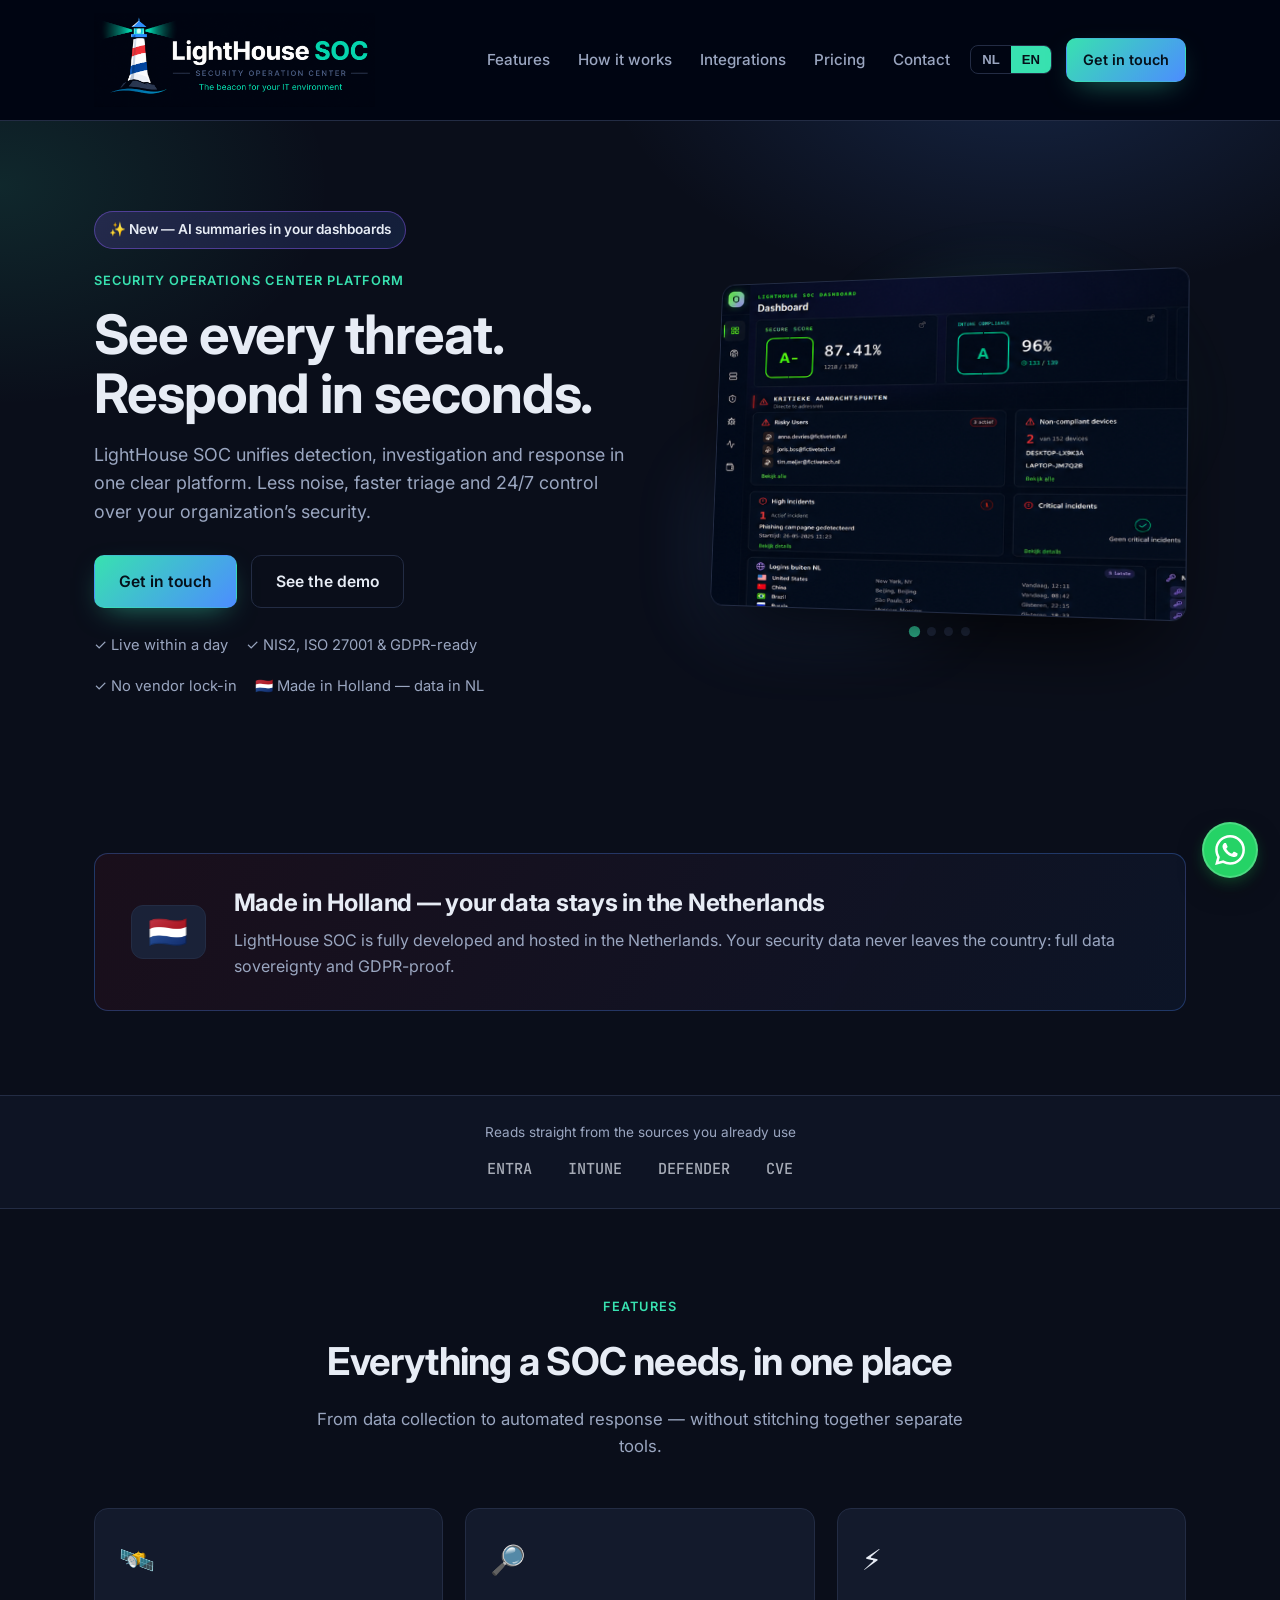
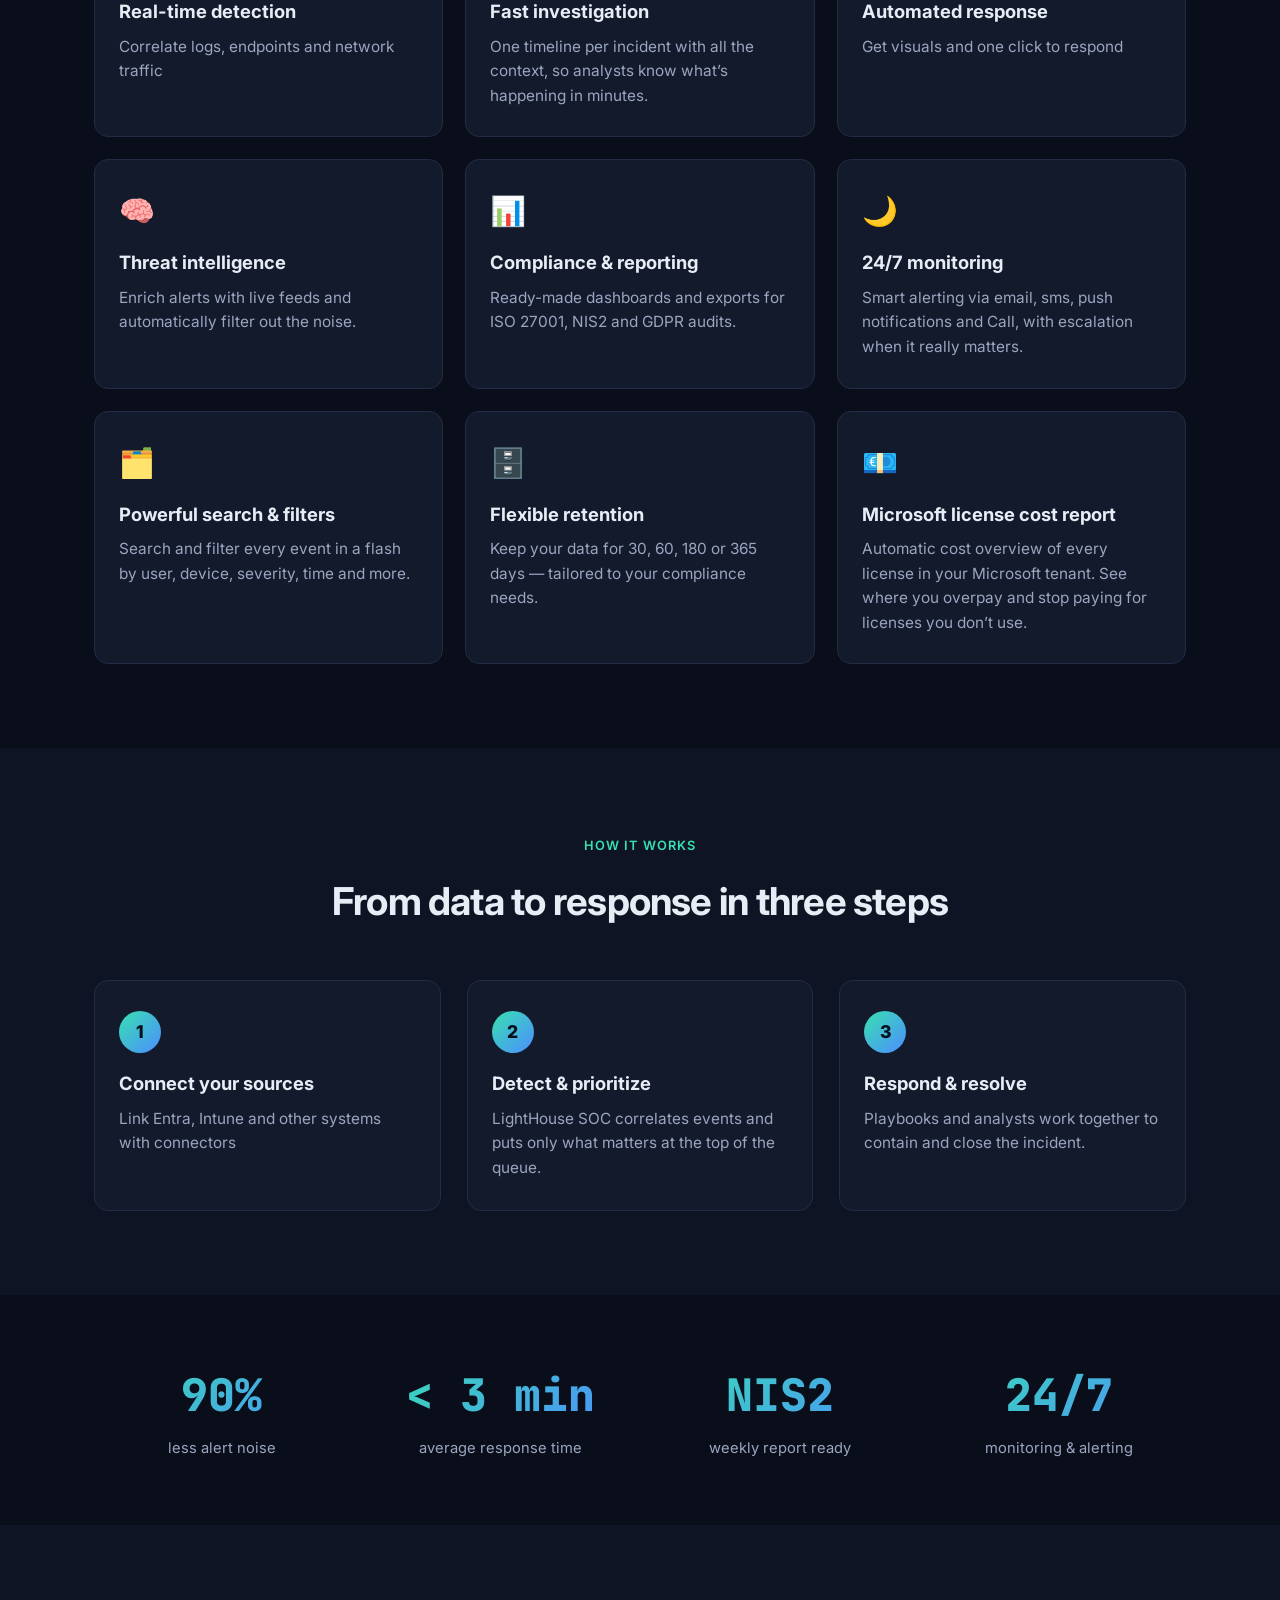
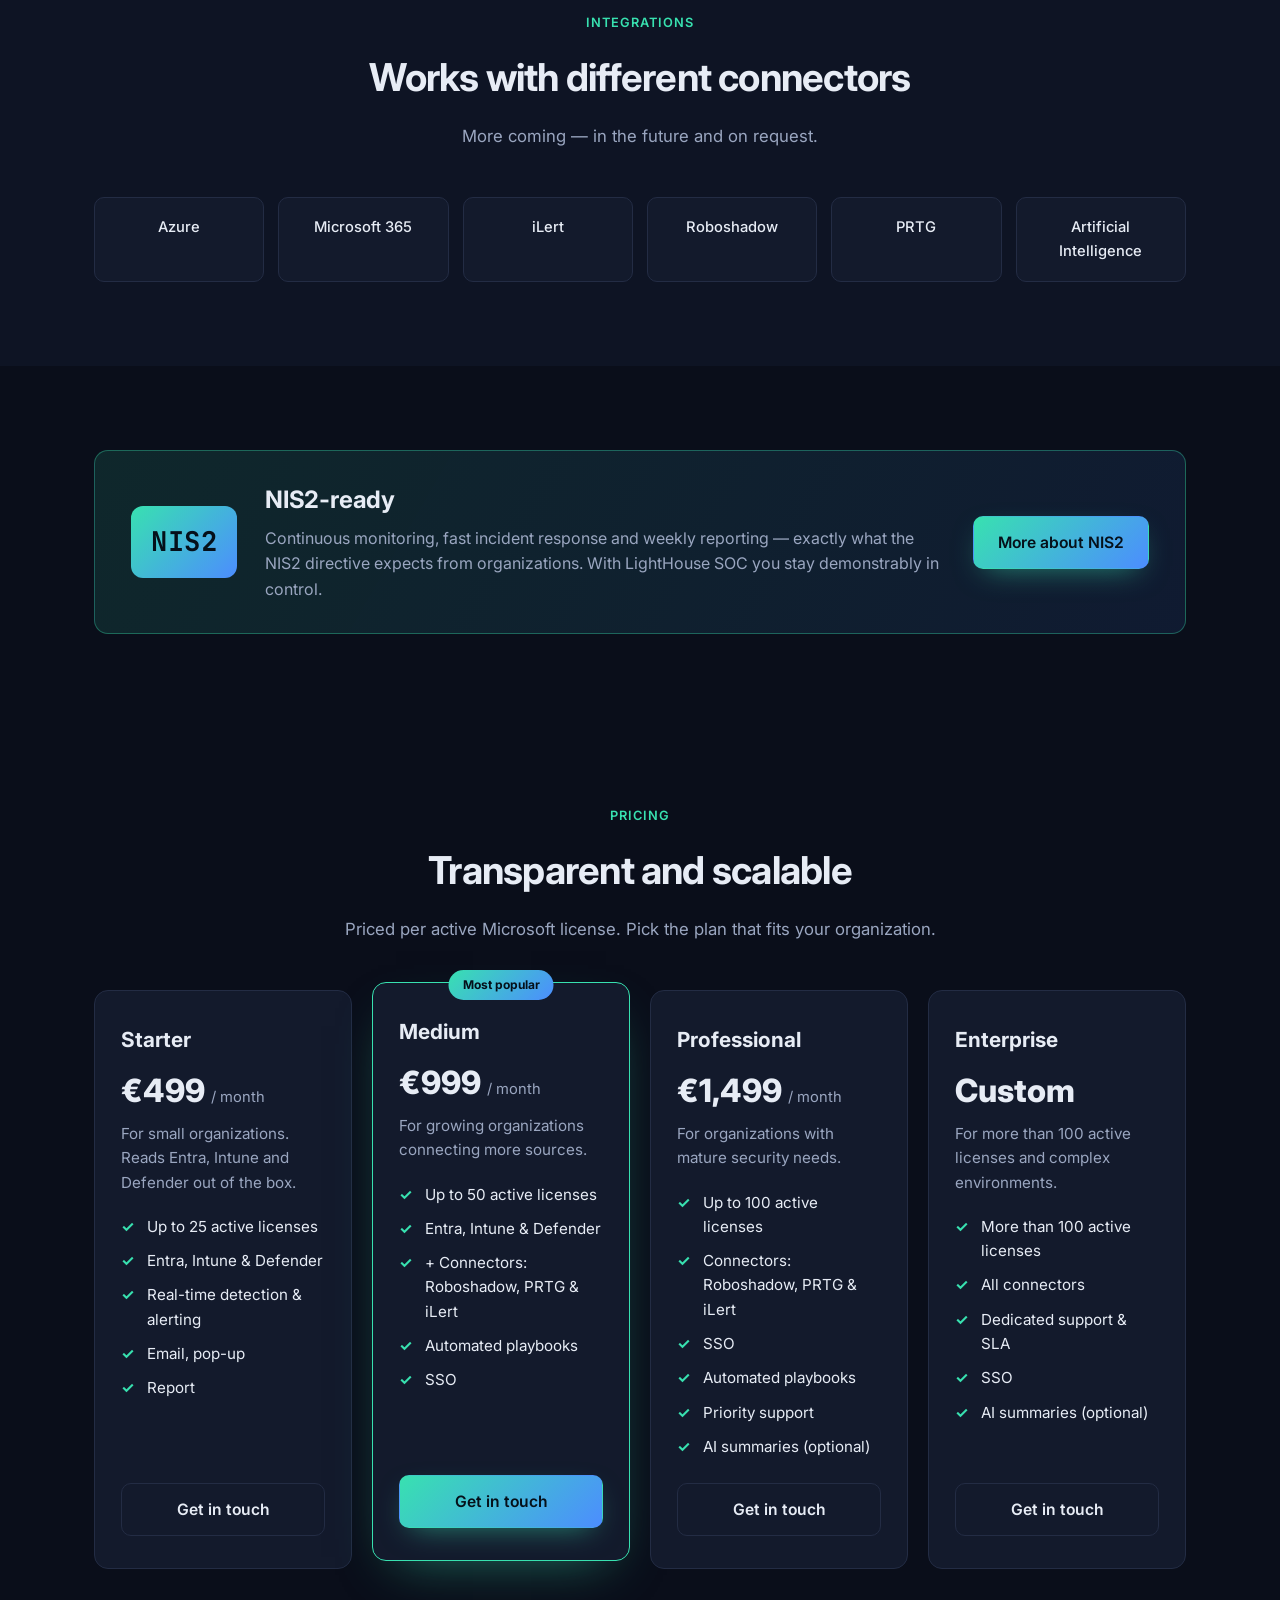
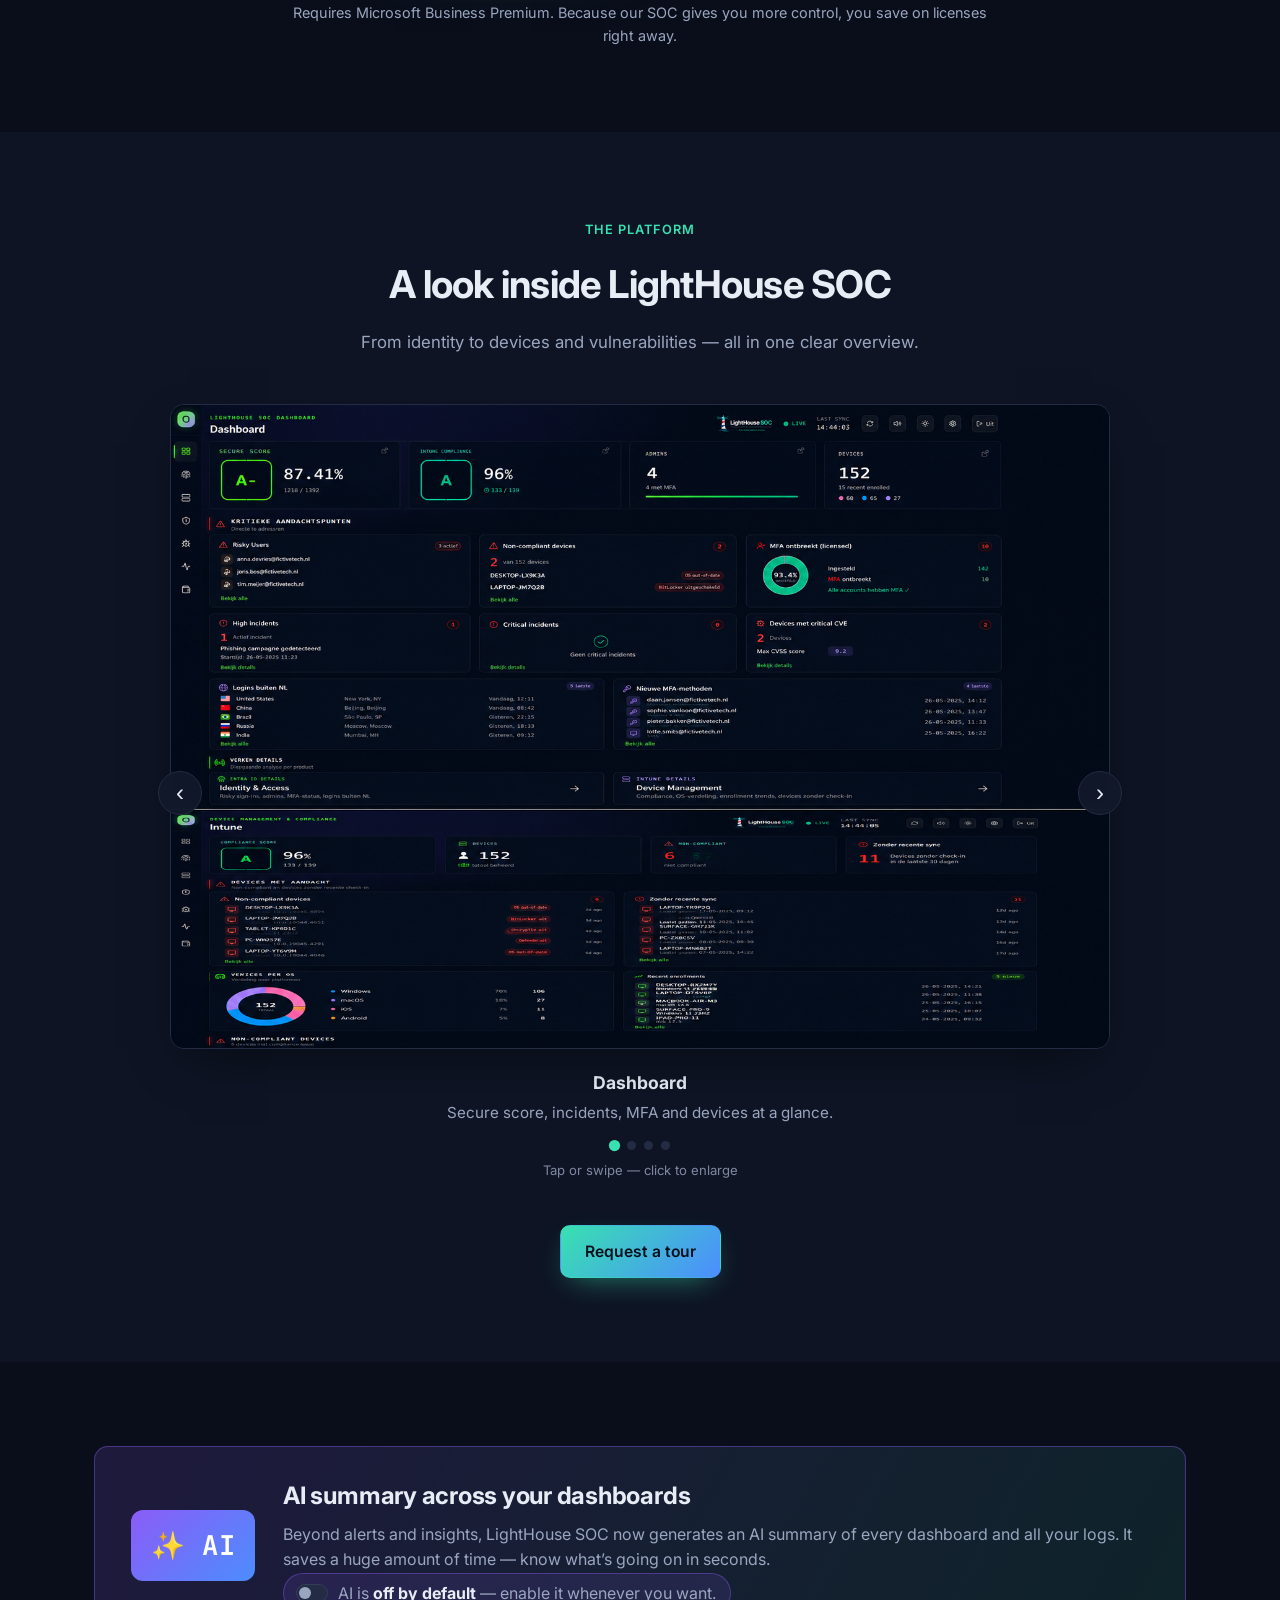
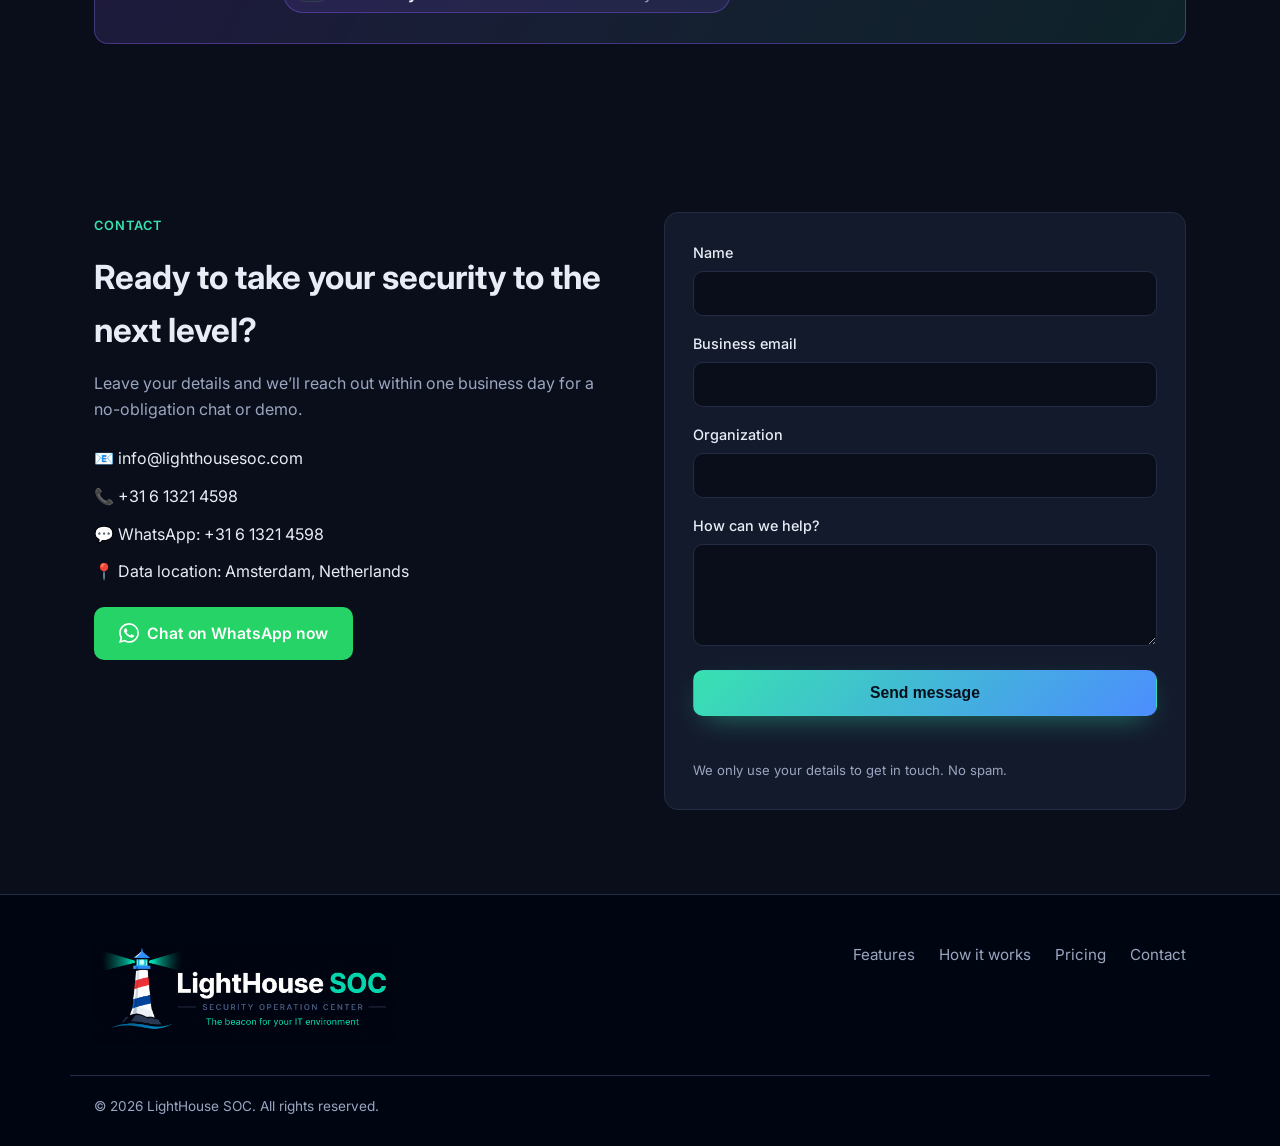
==== commit 0bf9665e: "Rename connector to Artificial Intelligence; restyle AI opt-in as a toggle pill" ====
--- a/index.html
+++ b/index.html
@@ -223,7 +223,7 @@
         </div>
         <ul class="integration-grid">
           <li>Azure</li><li>Microsoft 365</li><li>iLert</li>
-          <li>Roboshadow</li><li>PRTG</li><li>Anthropic</li>
+          <li>Roboshadow</li><li>PRTG</li><li>Artificial Intelligence</li>
         </ul>
       </div>
     </section>
@@ -355,7 +355,10 @@
           <div class="nis2-text">
             <h2 id="ai-title" data-i18n="ai.title">AI-samenvatting van je dashboards</h2>
             <p data-i18n="ai.body">Naast alerts en inzichten genereert LightHouse SOC nu ook een AI-samenvatting van elk dashboard en alle logs. Dit scheelt enorm veel tijd — in seconden weet je wat er speelt.</p>
-            <p class="ai-optin" data-i18n="ai.optin">🔒 Niet standaard aan — alleen als je er zelf voor kiest.</p>
+            <p class="ai-optin">
+              <span class="ai-optin-toggle" aria-hidden="true"></span>
+              <span class="ai-optin-text" data-i18n="ai.optin">AI staat <strong>standaard uit</strong> — jij kiest of je het aanzet.</span>
+            </p>
           </div>
         </div>
       </div>
--- a/css/styles.css
+++ b/css/styles.css
@@ -409,10 +409,19 @@
   color: #fff;
 }
 .ai-optin {
-  display: inline-block; margin: 14px 0 0;
-  font-size: 0.82rem; font-weight: 600; color: var(--text);
-  background: rgba(139, 92, 246, 0.14); border: 1px solid rgba(139, 92, 246, 0.4);
-  padding: 6px 12px; border-radius: 999px;
+  display: inline-flex; align-items: center; gap: 10px; margin: 16px 0 0;
+  font-size: 0.85rem; color: var(--muted); line-height: 1.4;
+  background: rgba(139, 92, 246, 0.12); border: 1px solid rgba(139, 92, 246, 0.38);
+  padding: 8px 14px 8px 12px; border-radius: 999px;
+}
+.ai-optin strong { color: var(--text); font-weight: 700; }
+.ai-optin-toggle {
+  flex-shrink: 0; width: 32px; height: 18px; border-radius: 999px;
+  background: var(--border); position: relative; border: 1px solid rgba(255, 255, 255, 0.08);
+}
+.ai-optin-toggle::after {
+  content: ""; position: absolute; top: 2px; left: 2px;
+  width: 12px; height: 12px; border-radius: 50%; background: var(--muted);
 }
 
 /* ===== Trust bar ===== */
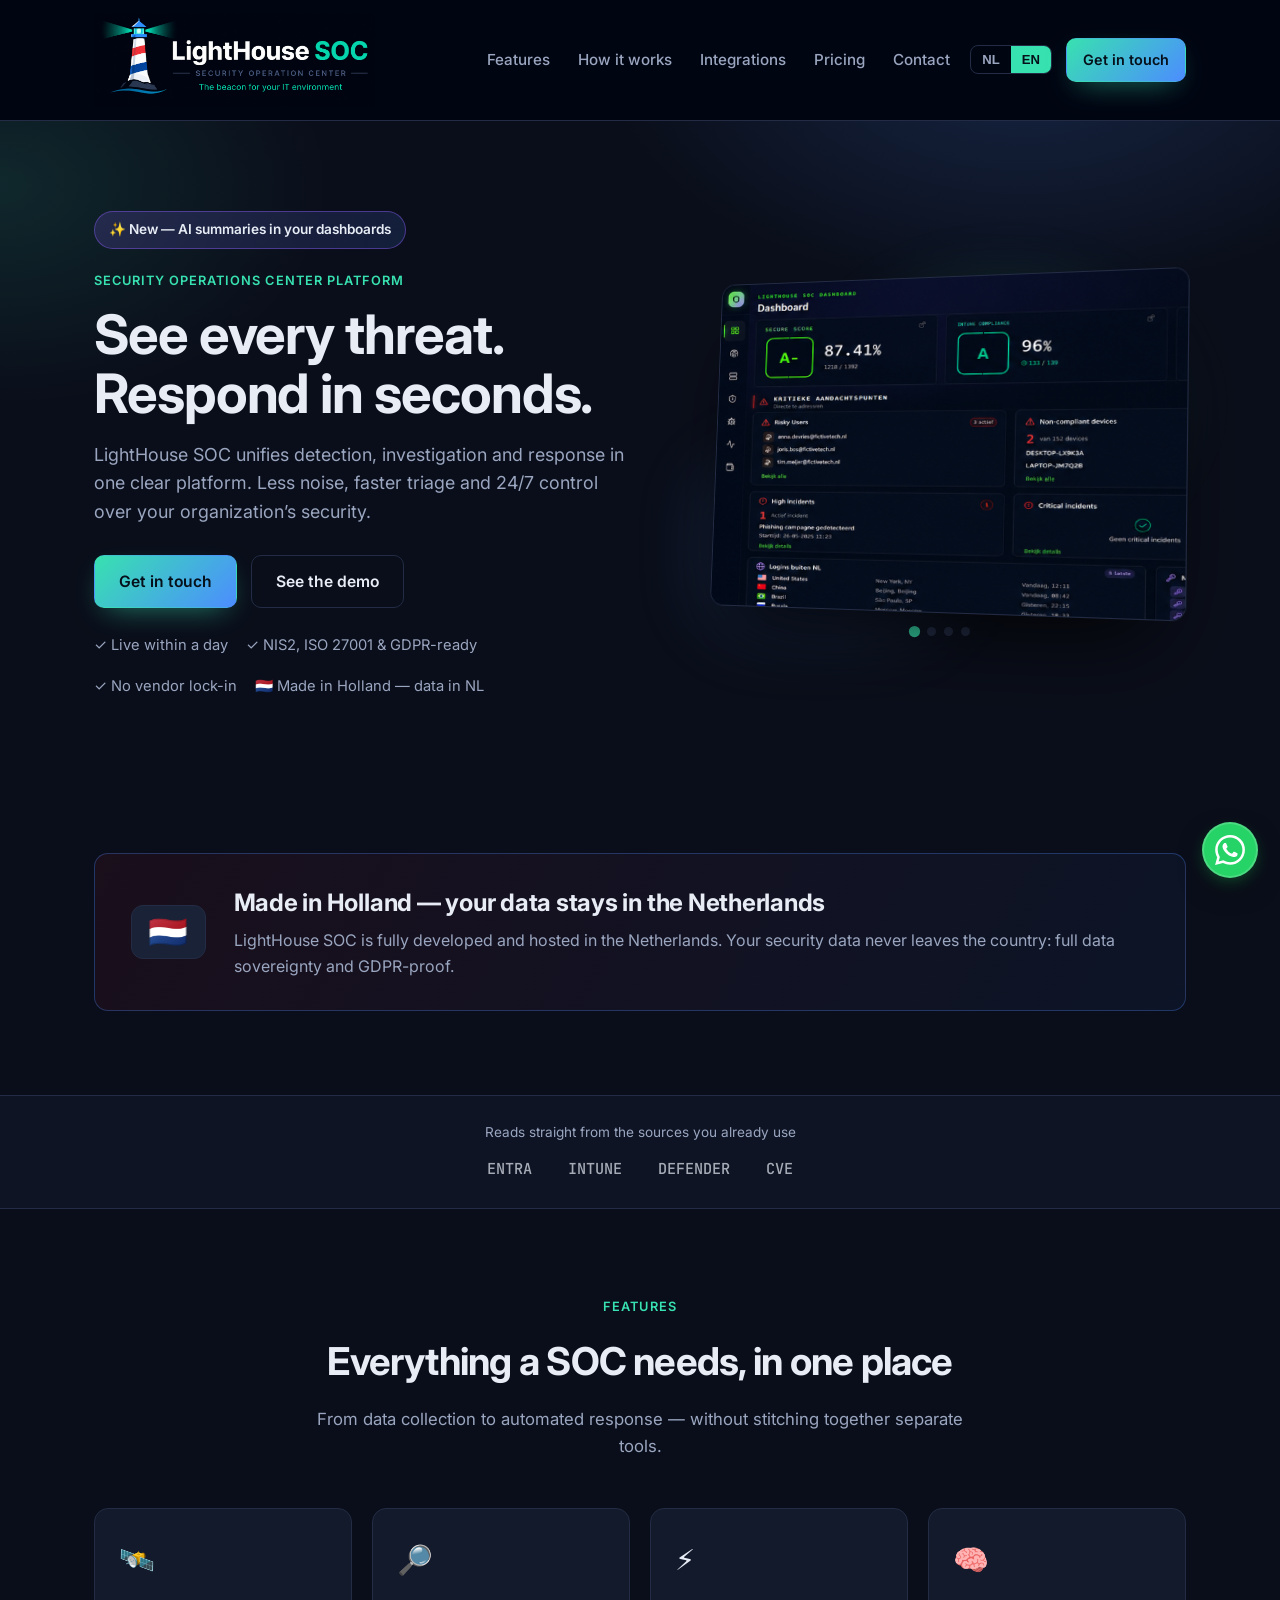
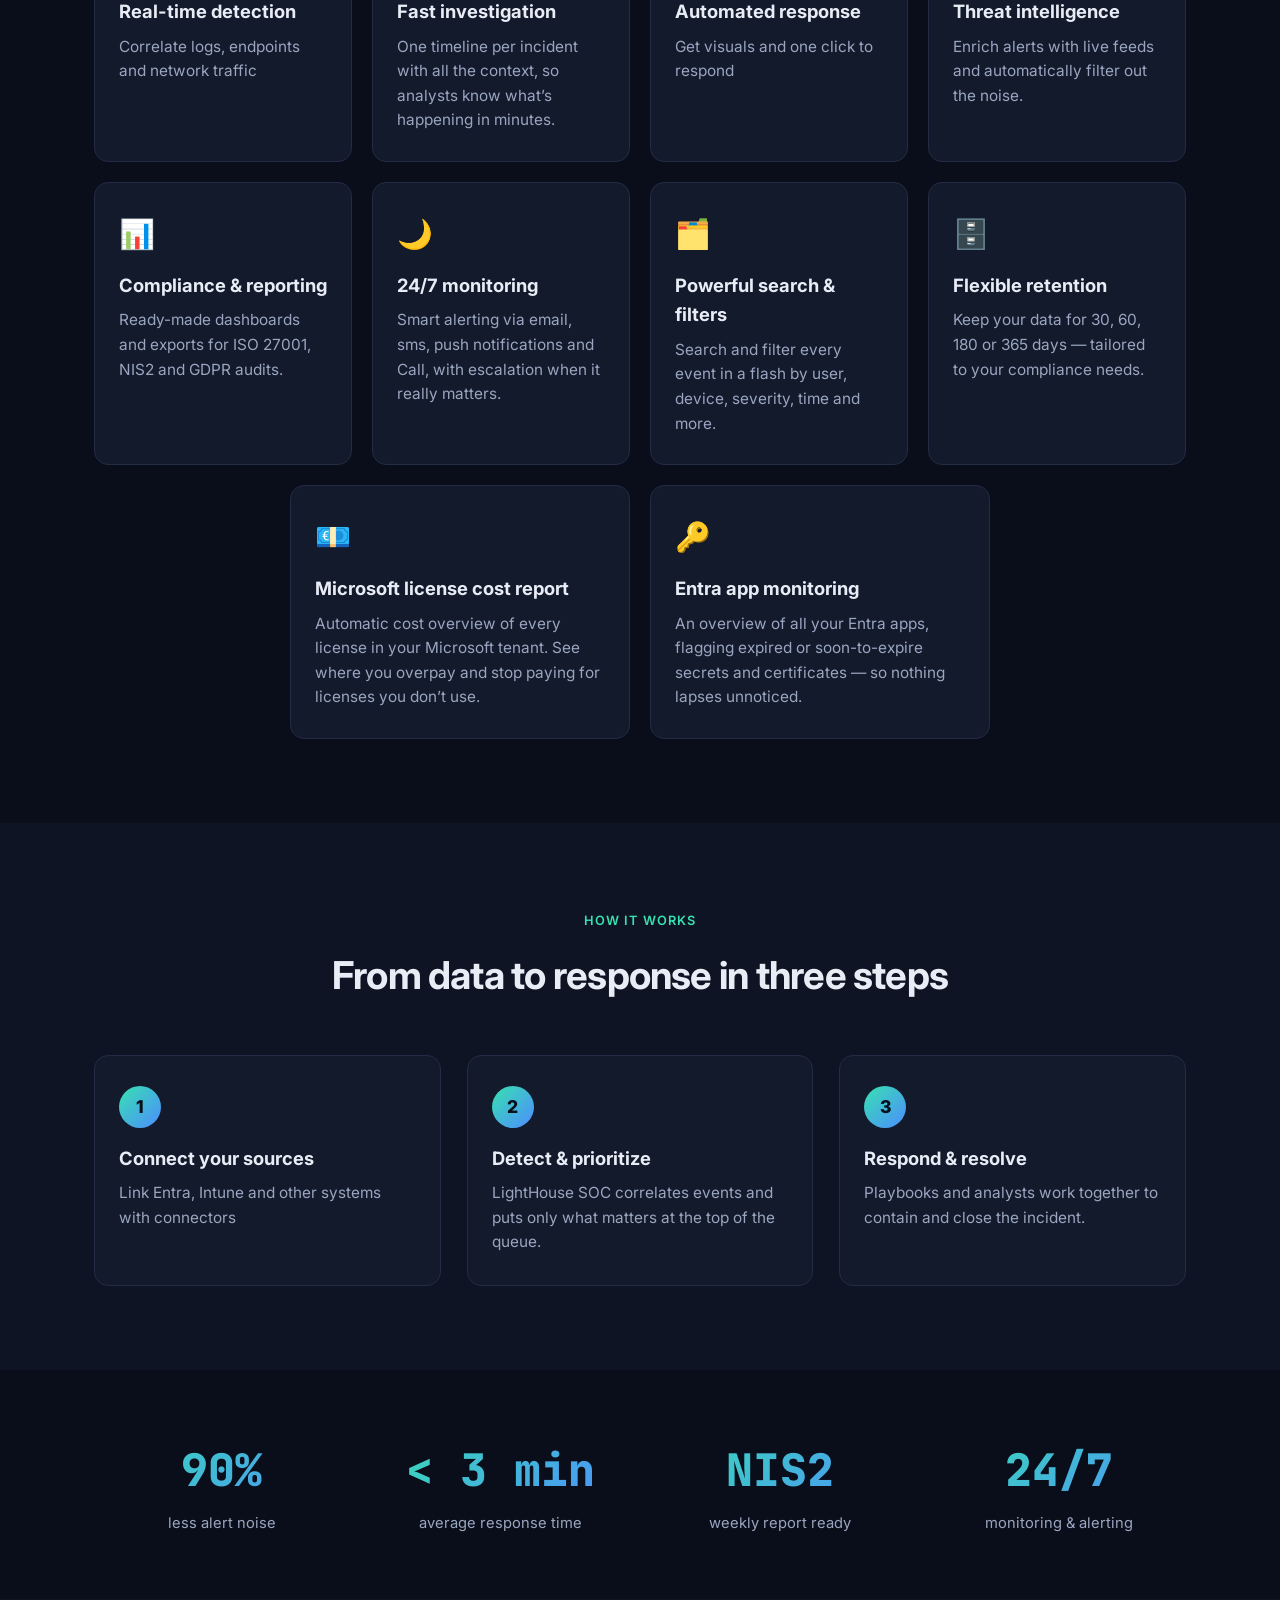
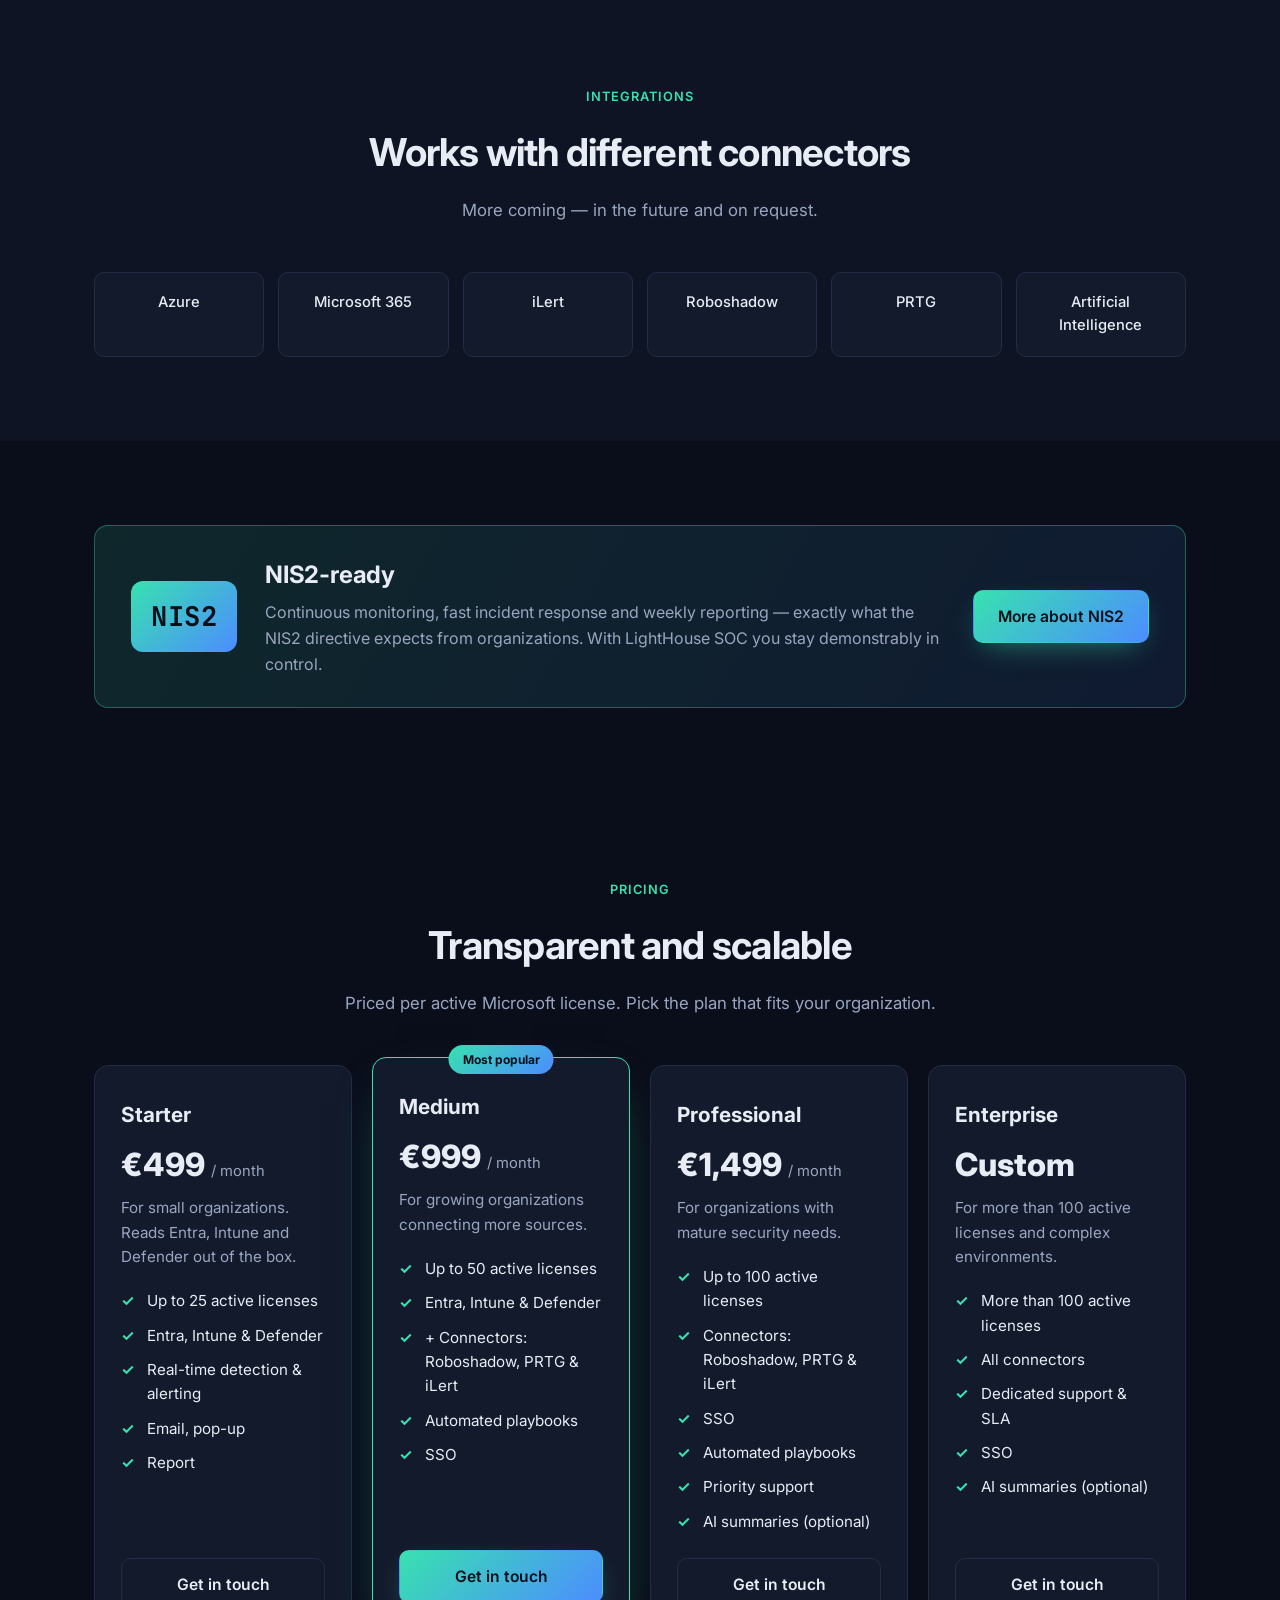
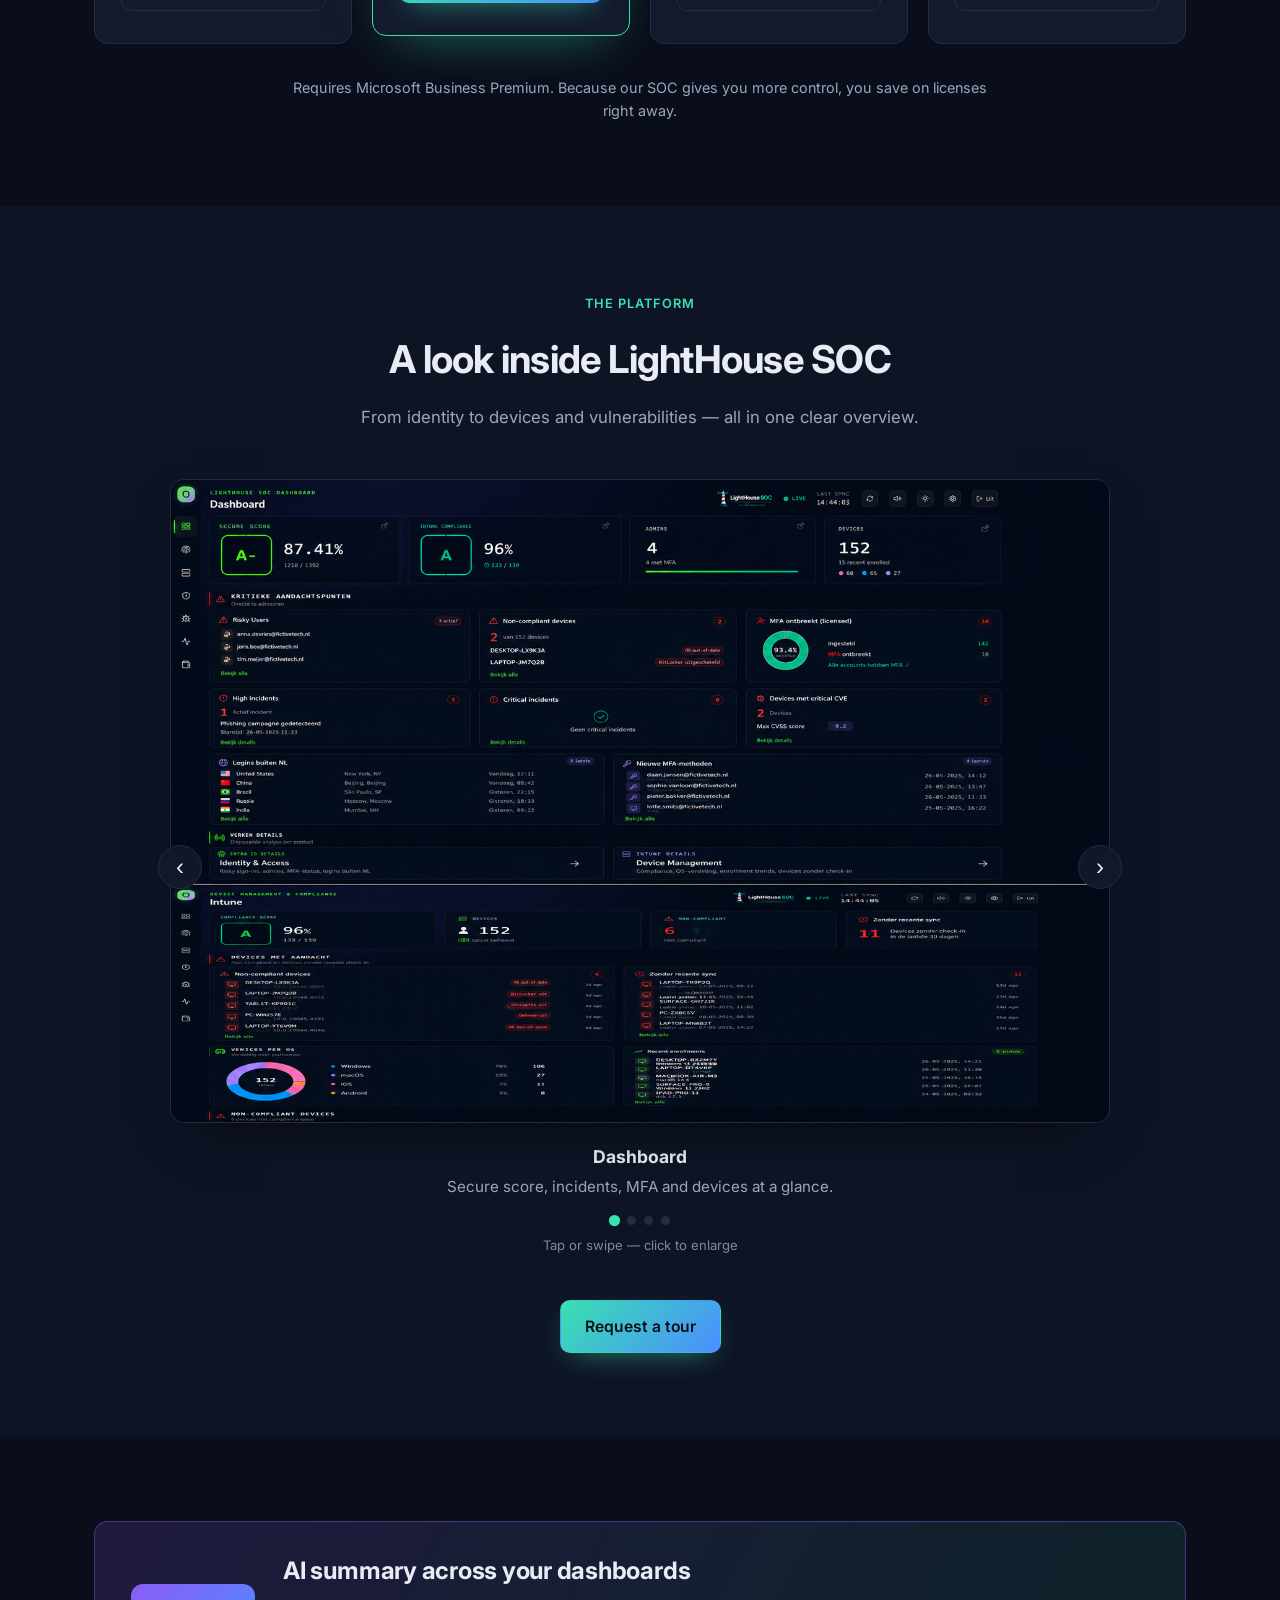
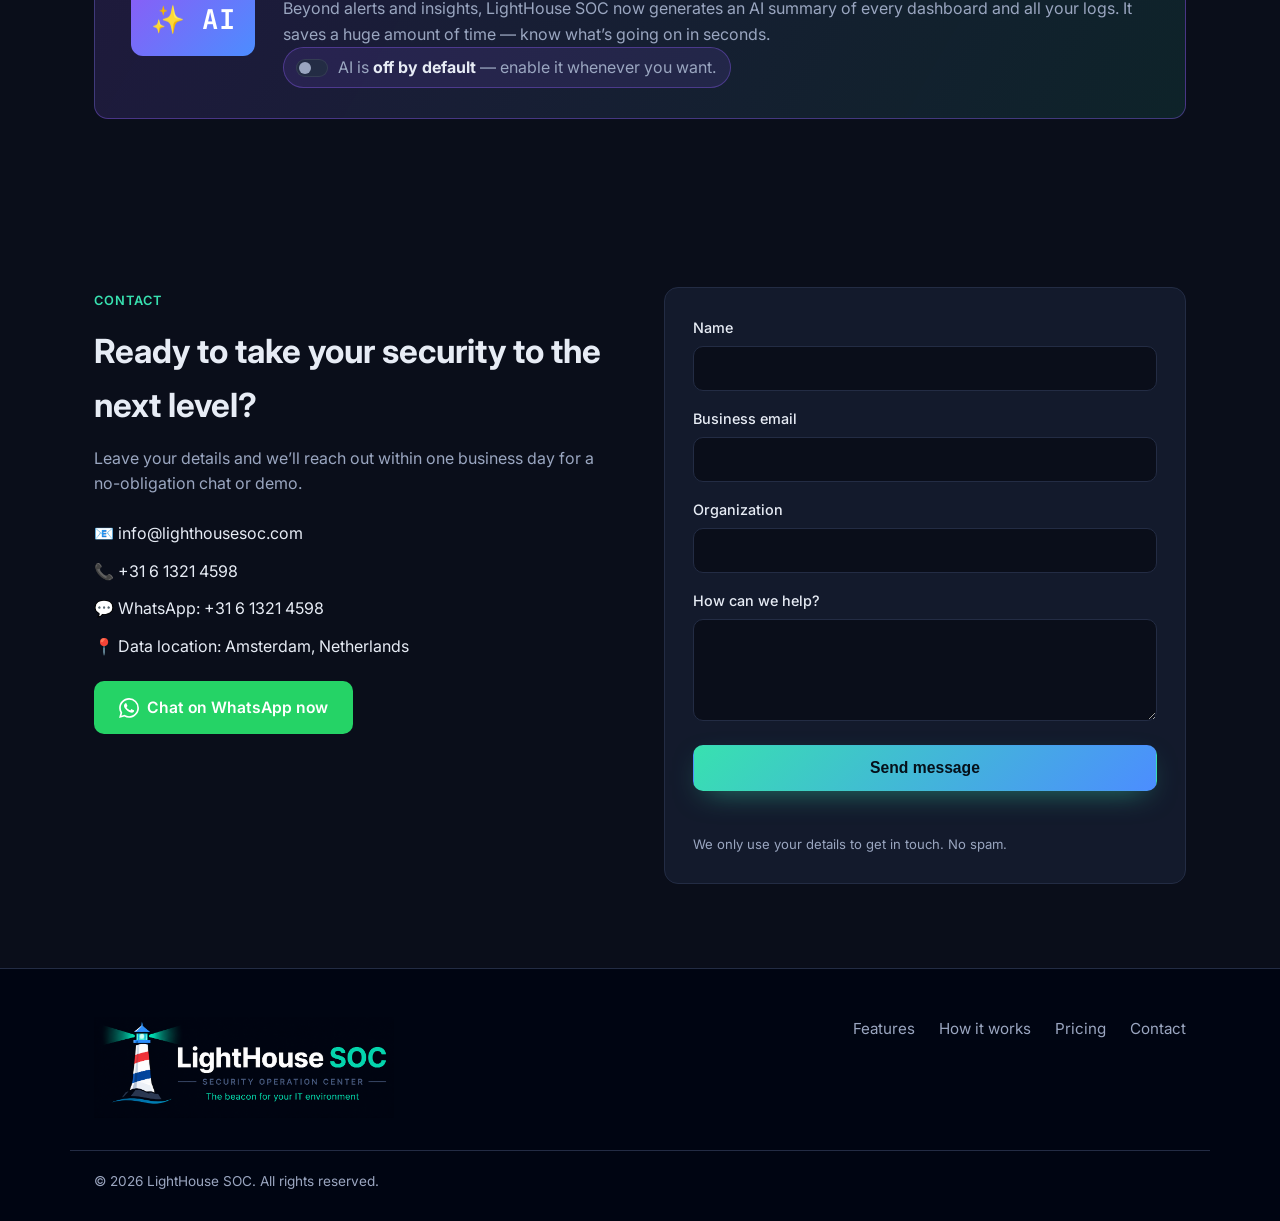
==== commit e147ab1c: "Add Entra app monitoring feature; flex-center feature grid for clean wrapping" ====
--- a/index.html
+++ b/index.html
@@ -172,6 +172,11 @@
             <h3 data-i18n="feature.license.title">Microsoft licentie-kostenrapport</h3>
             <p data-i18n="feature.license.body">Automatisch kostenoverzicht van alle licenties in je Microsoft-tenant. Zie waar je te veel betaalt en stop met betalen voor licenties die je niet gebruikt.</p>
           </article>
+          <article class="feature">
+            <div class="feature-icon">🔑</div>
+            <h3 data-i18n="feature.entra.title">Entra app-monitoring</h3>
+            <p data-i18n="feature.entra.body">Overzicht van al je Entra-apps, met signalering van verlopen of bijna verlopen secrets en certificaten — zo loopt niets ongemerkt af.</p>
+          </article>
         </div>
       </div>
     </section>
--- a/css/styles.css
+++ b/css/styles.css
@@ -439,8 +439,9 @@
 .section-head p { color: var(--muted); font-size: 1.05rem; margin: 0; }
 
 /* ===== Features ===== */
-.feature-grid { display: grid; grid-template-columns: repeat(3, 1fr); gap: 22px; }
+.feature-grid { display: flex; flex-wrap: wrap; justify-content: center; gap: 20px; }
 .feature {
+  flex: 1 1 250px; max-width: 340px;
   background: var(--surface);
   border: 1px solid var(--border);
   border-radius: var(--radius);
@@ -589,7 +590,8 @@
 @media (max-width: 900px) {
   .hero-inner { grid-template-columns: 1fr; gap: 40px; }
   .hero-visual { order: -1; }
-  .feature-grid, .steps { grid-template-columns: 1fr; }
+  .steps { grid-template-columns: 1fr; }
+  .feature { flex-basis: 100%; max-width: 420px; }
   .stats-grid { grid-template-columns: repeat(2, 1fr); }
   .integration-grid { grid-template-columns: repeat(3, 1fr); }
   .contact-inner { grid-template-columns: 1fr; }
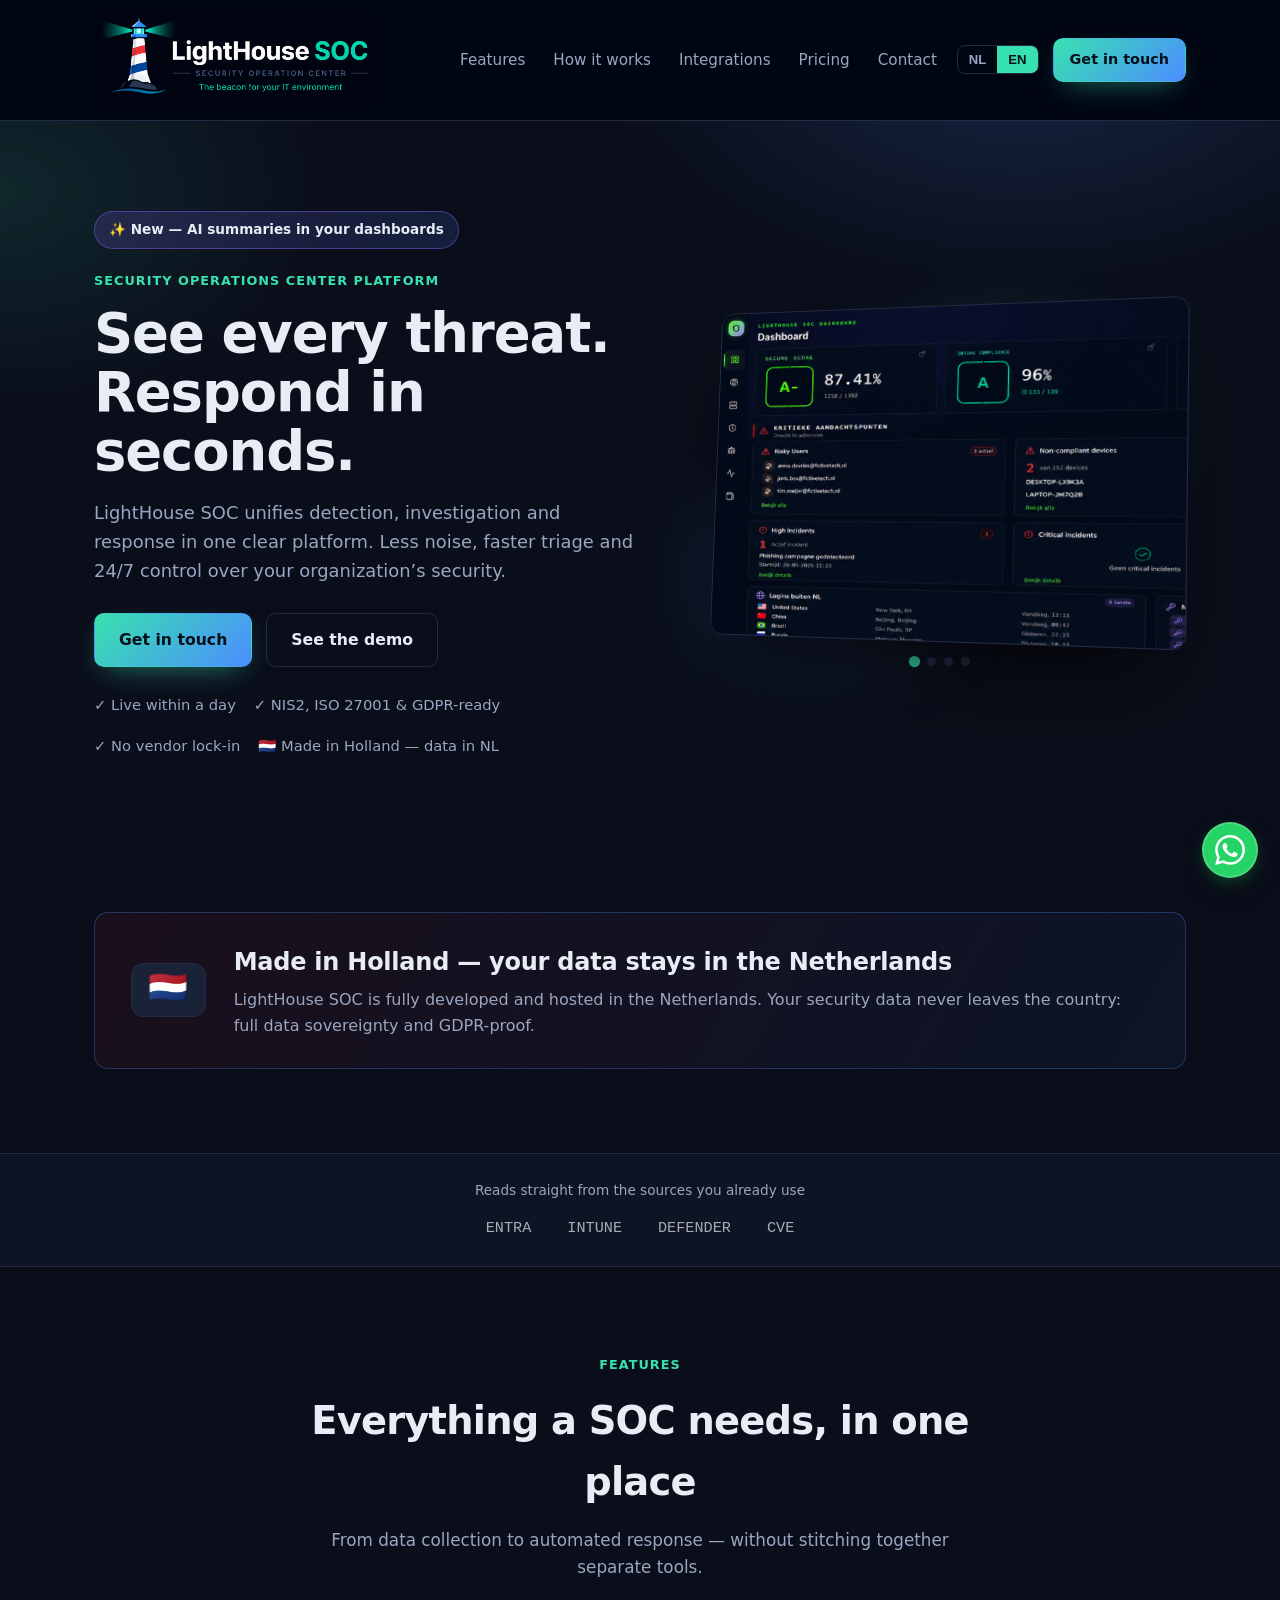
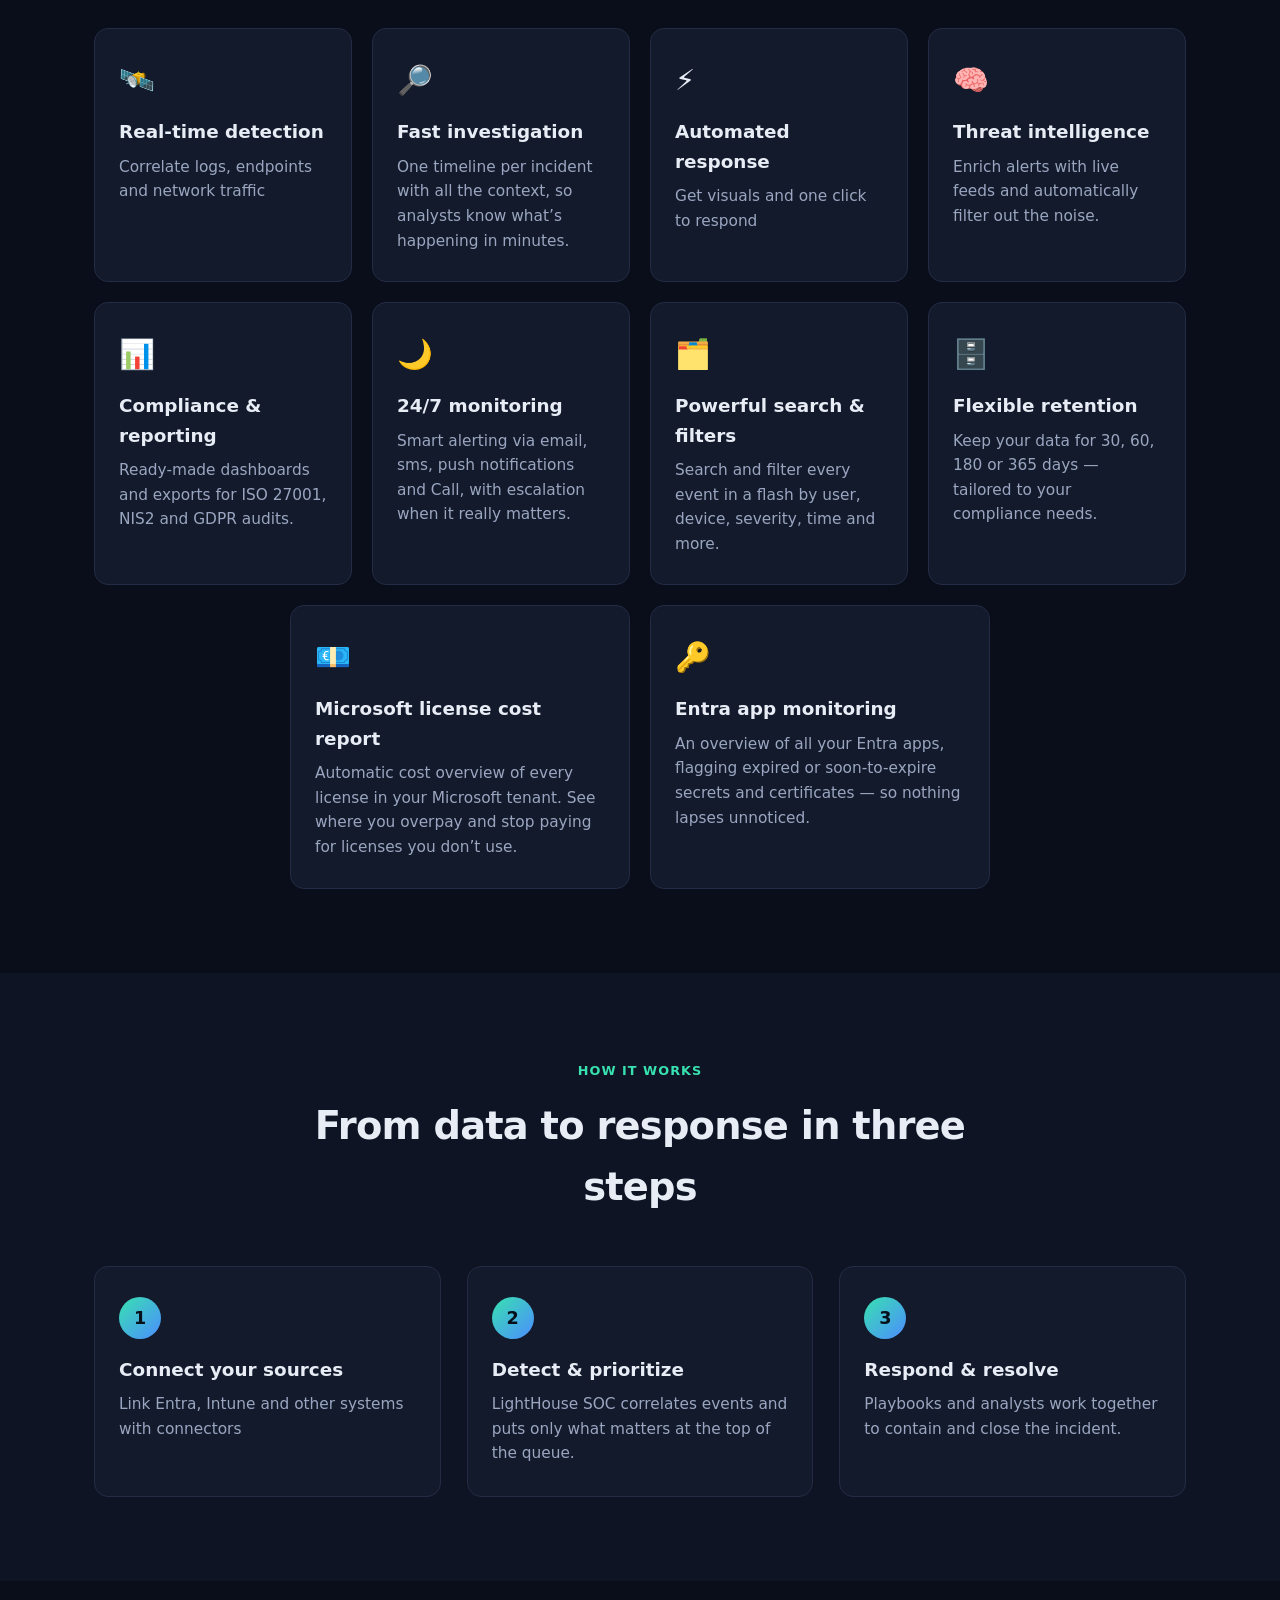
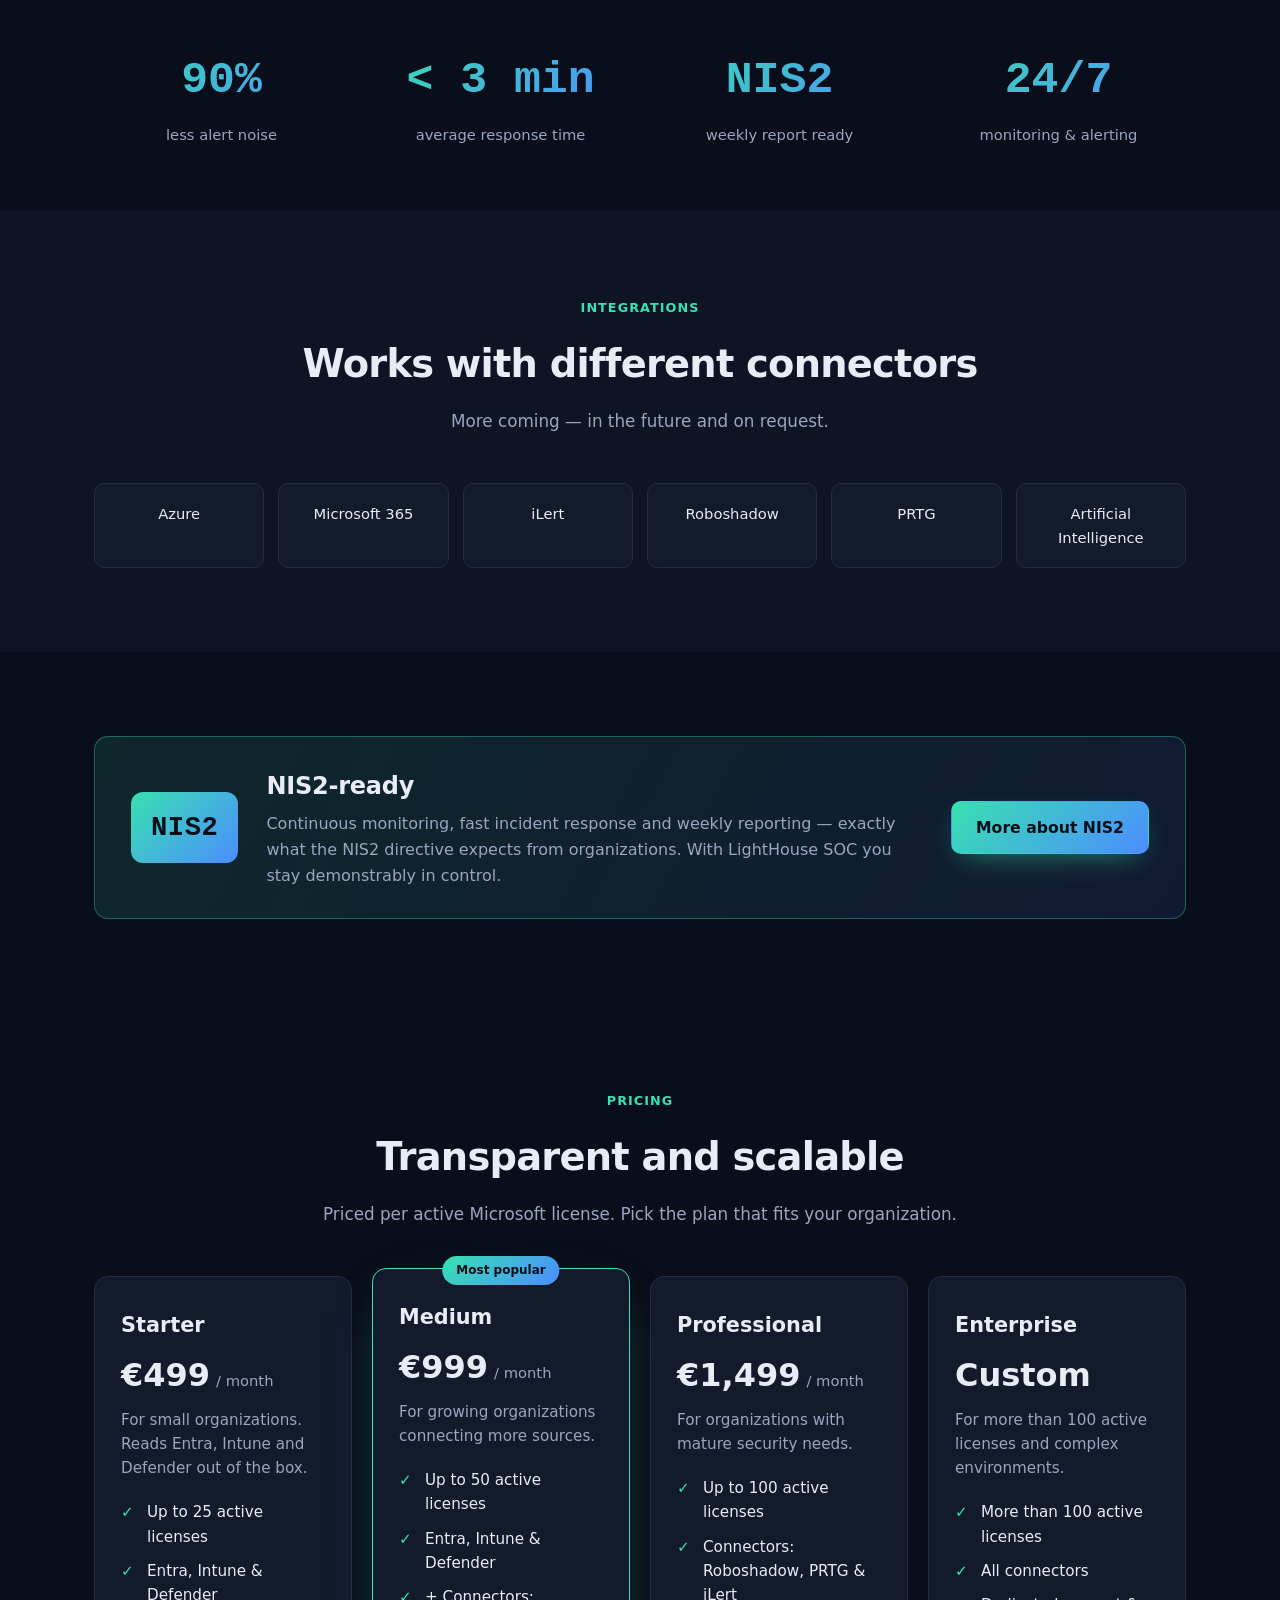
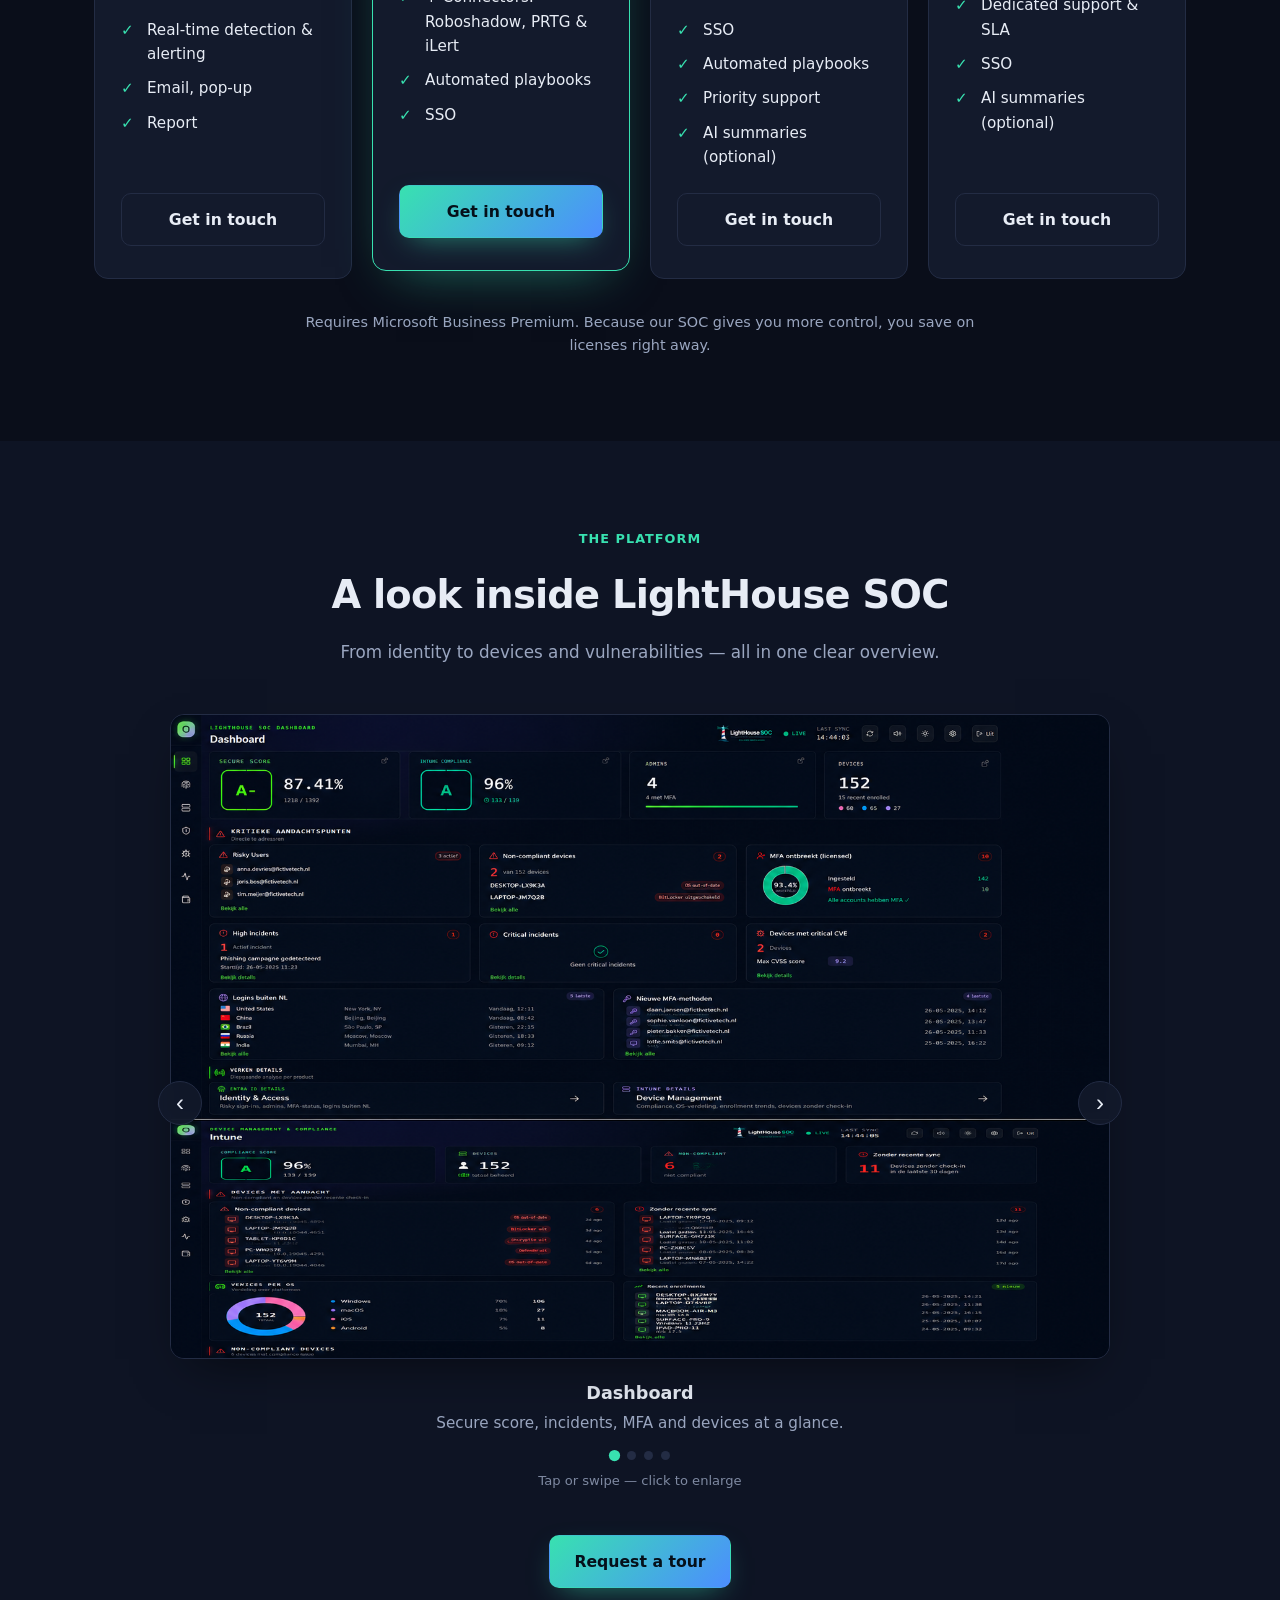
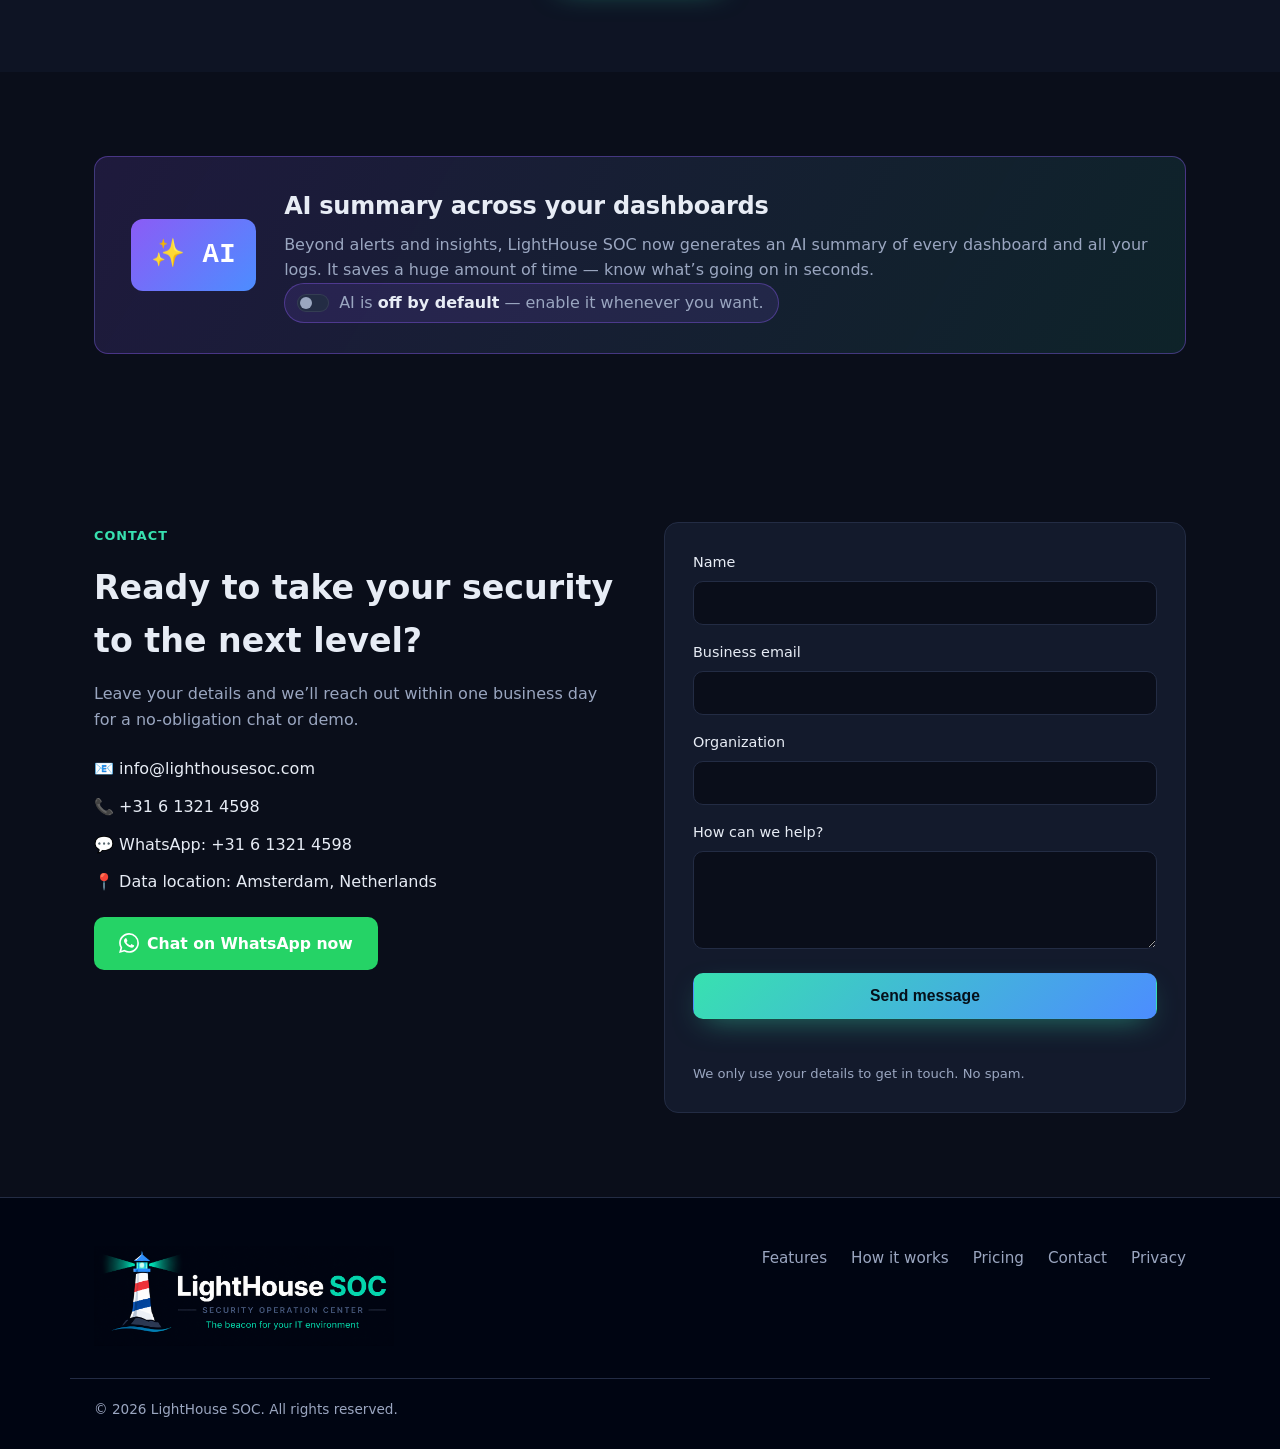
==== commit 8f51eb10: "Self-host fonts (drop Google Fonts), add GDPR/AVG privacy page + footer link" ====
--- a/index.html
+++ b/index.html
@@ -6,9 +6,6 @@
   <title data-i18n="meta.title">LightHouse SOC — De baken voor uw IT omgeving</title>
   <meta name="description" data-i18n="meta.description"
         content="LightHouse SOC bundelt detectie, onderzoek en respons in één platform. Sneller dreigingen vinden, minder ruis, 24/7 grip op uw security." />
-  <link rel="preconnect" href="https://fonts.googleapis.com" />
-  <link rel="preconnect" href="https://fonts.gstatic.com" crossorigin />
-  <link href="https://fonts.googleapis.com/css2?family=Inter:wght@400;500;600;700;800&family=JetBrains+Mono:wght@400;500&display=swap" rel="stylesheet" />
   <link rel="stylesheet" href="css/styles.css" />
   <link rel="icon" type="image/png" href="assets/icon.png" />
   <link rel="apple-touch-icon" href="assets/icon.png" />
@@ -426,6 +423,7 @@
         <a href="#how" data-i18n="nav.how">Hoe het werkt</a>
         <a href="#pricing" data-i18n="nav.pricing">Prijzen</a>
         <a href="#contact" data-i18n="nav.contact">Contact</a>
+        <a href="privacy.html" data-i18n="footer.privacy">Privacy</a>
       </nav>
     </div>
     <div class="container footer-bottom">
--- a/css/styles.css
+++ b/css/styles.css
@@ -19,8 +19,8 @@
   --radius-sm: 10px;
   --maxw: 1140px;
   --shadow: 0 20px 50px -20px rgba(0, 0, 0, 0.6);
-  --font: 'Inter', system-ui, -apple-system, Segoe UI, Roboto, sans-serif;
-  --mono: 'JetBrains Mono', ui-monospace, SFMono-Regular, Menlo, monospace;
+  --font: system-ui, -apple-system, 'Segoe UI', Roboto, Helvetica, Arial, sans-serif;
+  --mono: ui-monospace, SFMono-Regular, Menlo, Consolas, 'Liberation Mono', monospace;
 }
 
 * { box-sizing: border-box; }
@@ -569,6 +569,18 @@
 .form-status.error { color: var(--danger); }
 .form-note { margin: 12px 0 0; font-size: 0.82rem; color: var(--muted); }
 
+/* ===== Legal / privacy page ===== */
+.legal { max-width: 780px; }
+.legal h1 { font-size: clamp(1.8rem, 4vw, 2.4rem); margin: 0 0 6px; letter-spacing: -0.02em; }
+.legal h2 { font-size: 1.2rem; margin: 32px 0 10px; }
+.legal p, .legal li { color: var(--muted); line-height: 1.7; }
+.legal strong { color: var(--text); }
+.legal ul { padding-left: 22px; margin: 0 0 12px; }
+.legal li { margin-bottom: 8px; }
+.legal a { color: var(--accent); }
+.legal-updated { font-size: 0.9rem; margin-top: 0; }
+.legal-back { display: inline-block; margin-bottom: 16px; font-weight: 600; }
+
 /* ===== Footer ===== */
 .site-footer { background: #000512; border-top: 1px solid var(--border); padding: 48px 0 28px; }
 .footer-inner { display: flex; justify-content: space-between; gap: 32px; flex-wrap: wrap; margin-bottom: 32px; }
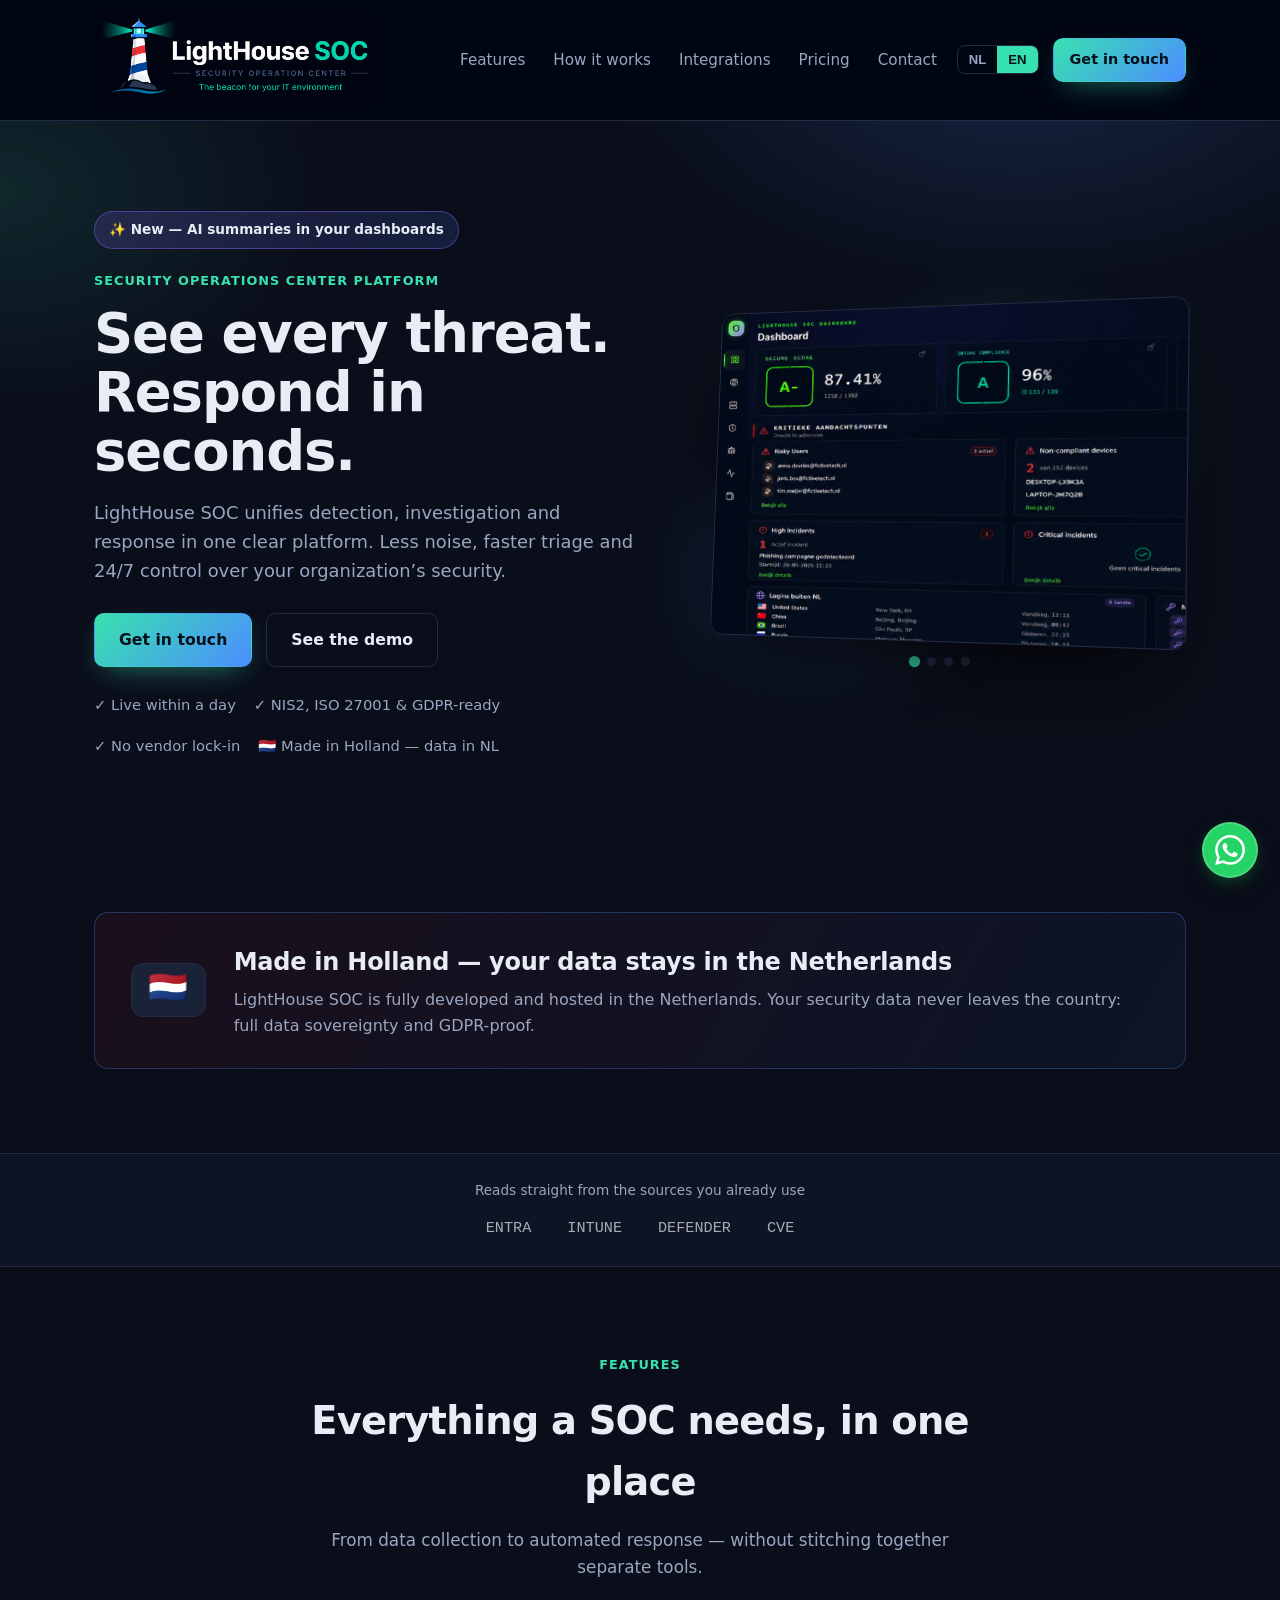
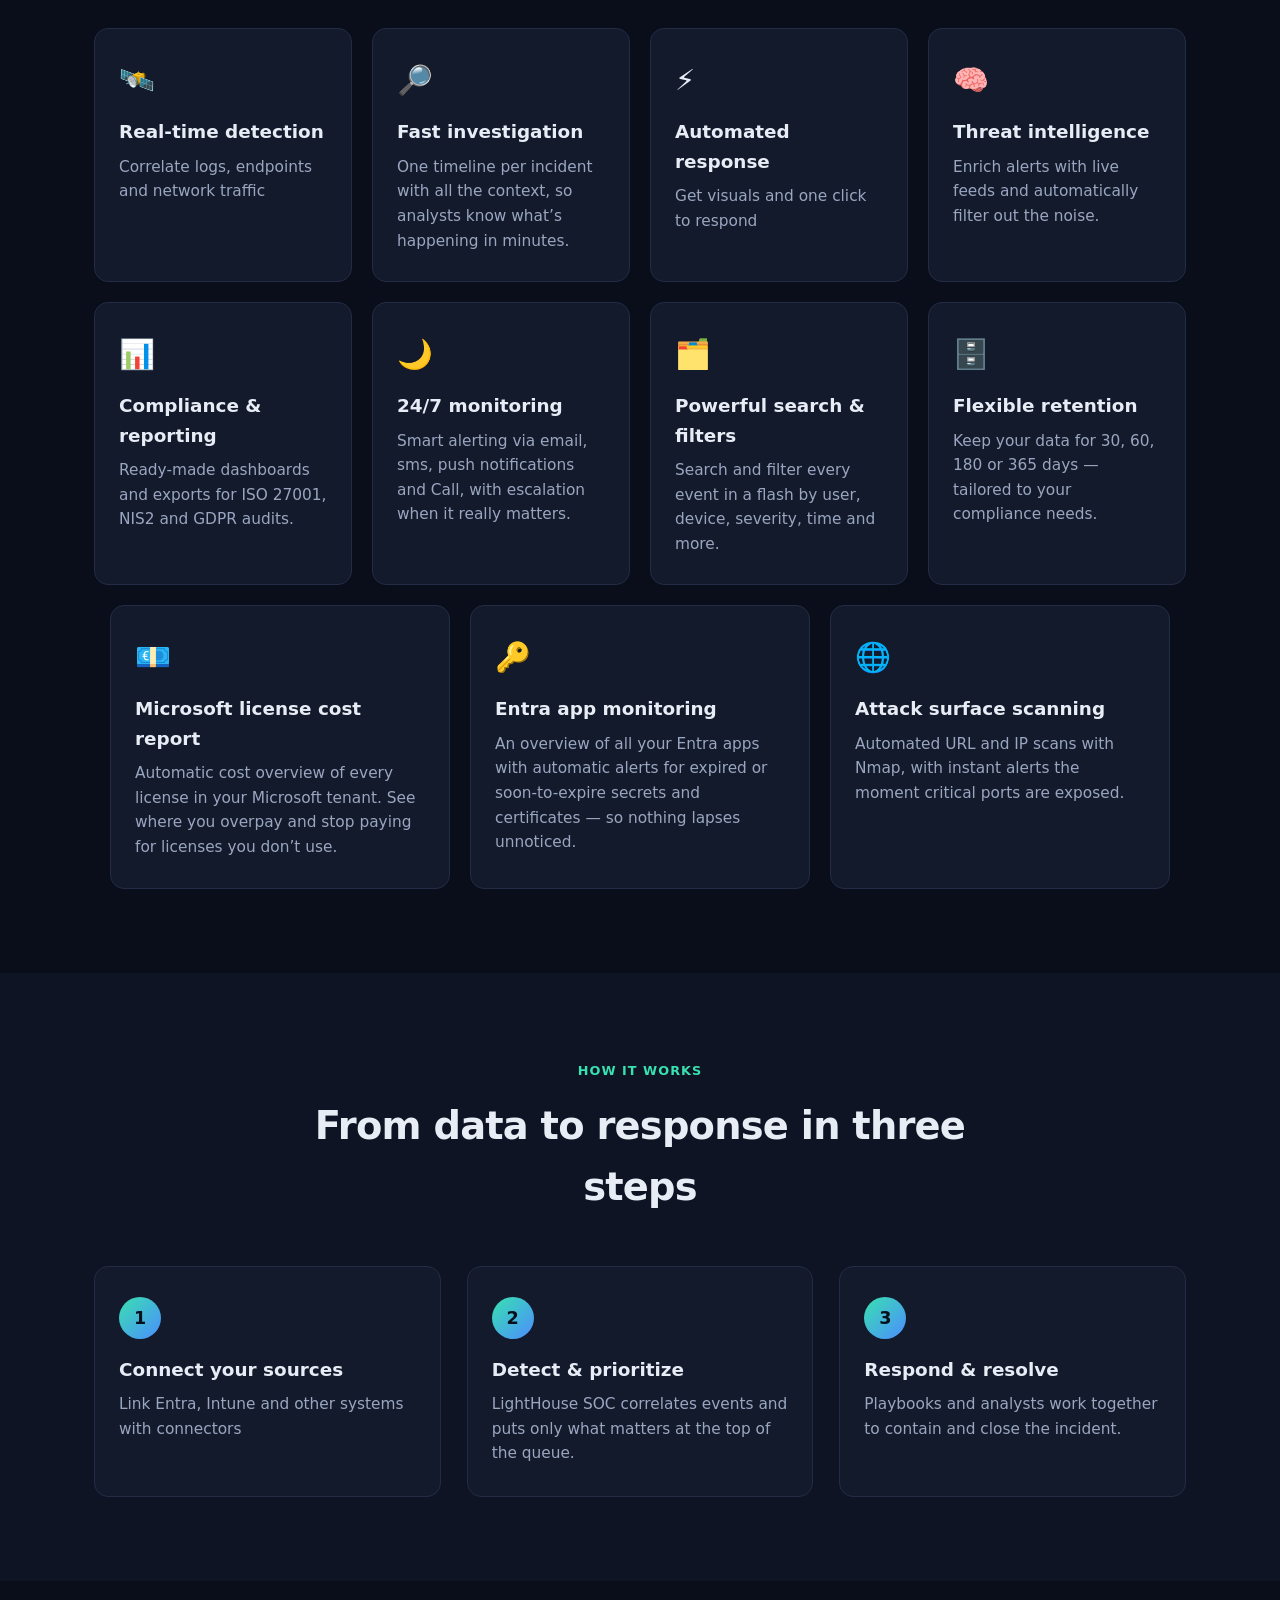
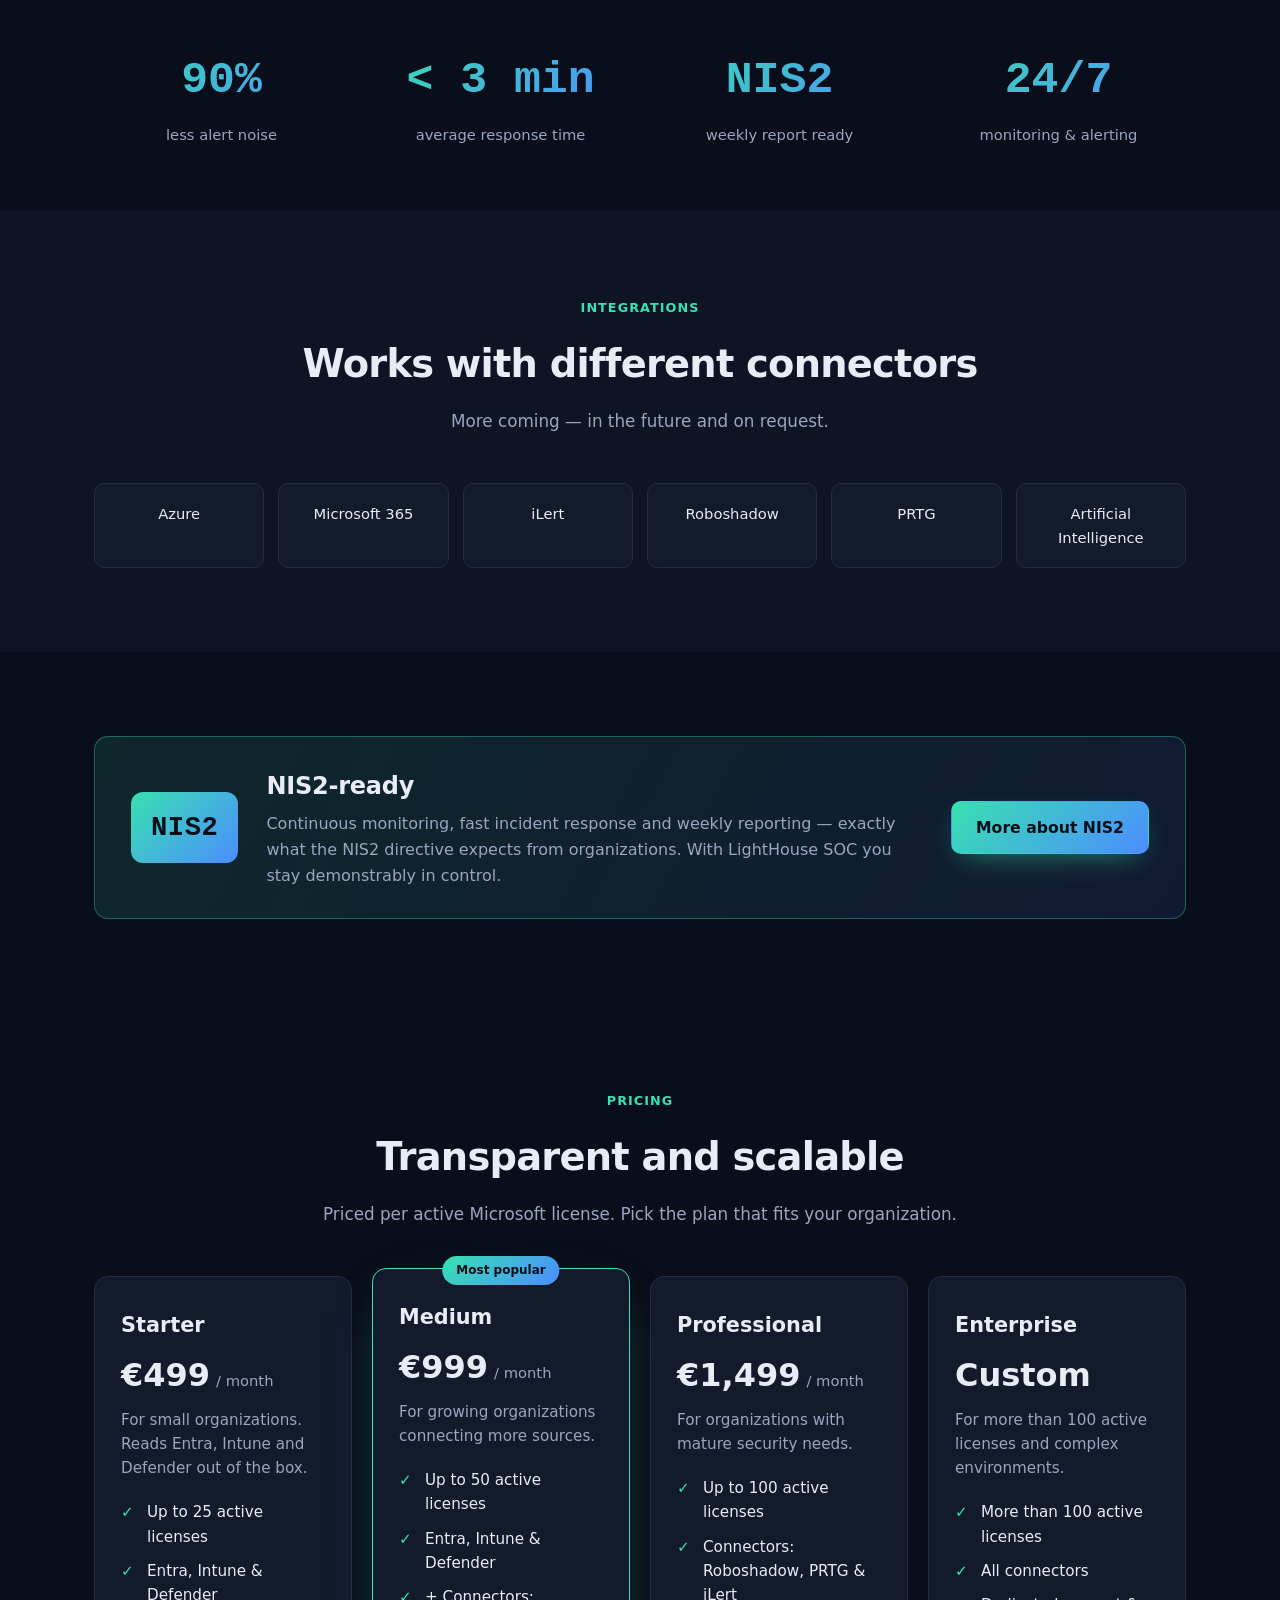
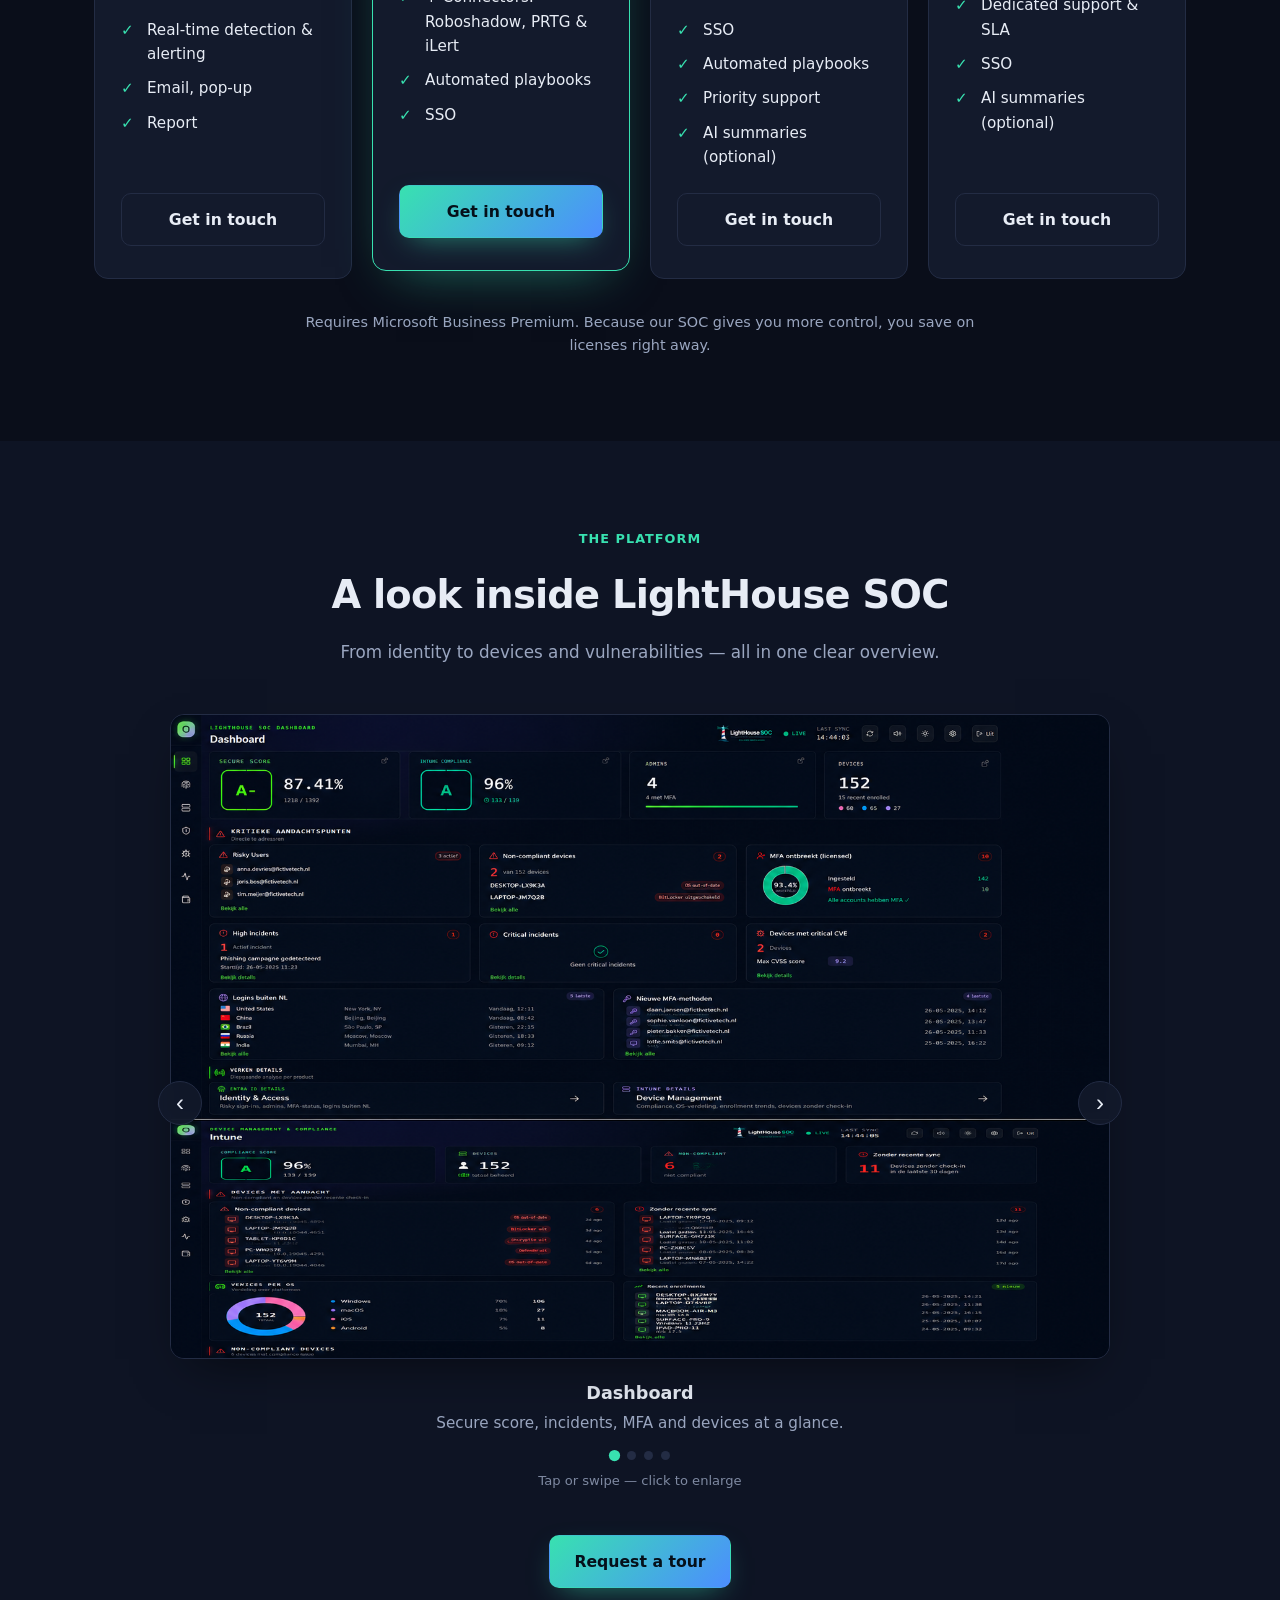
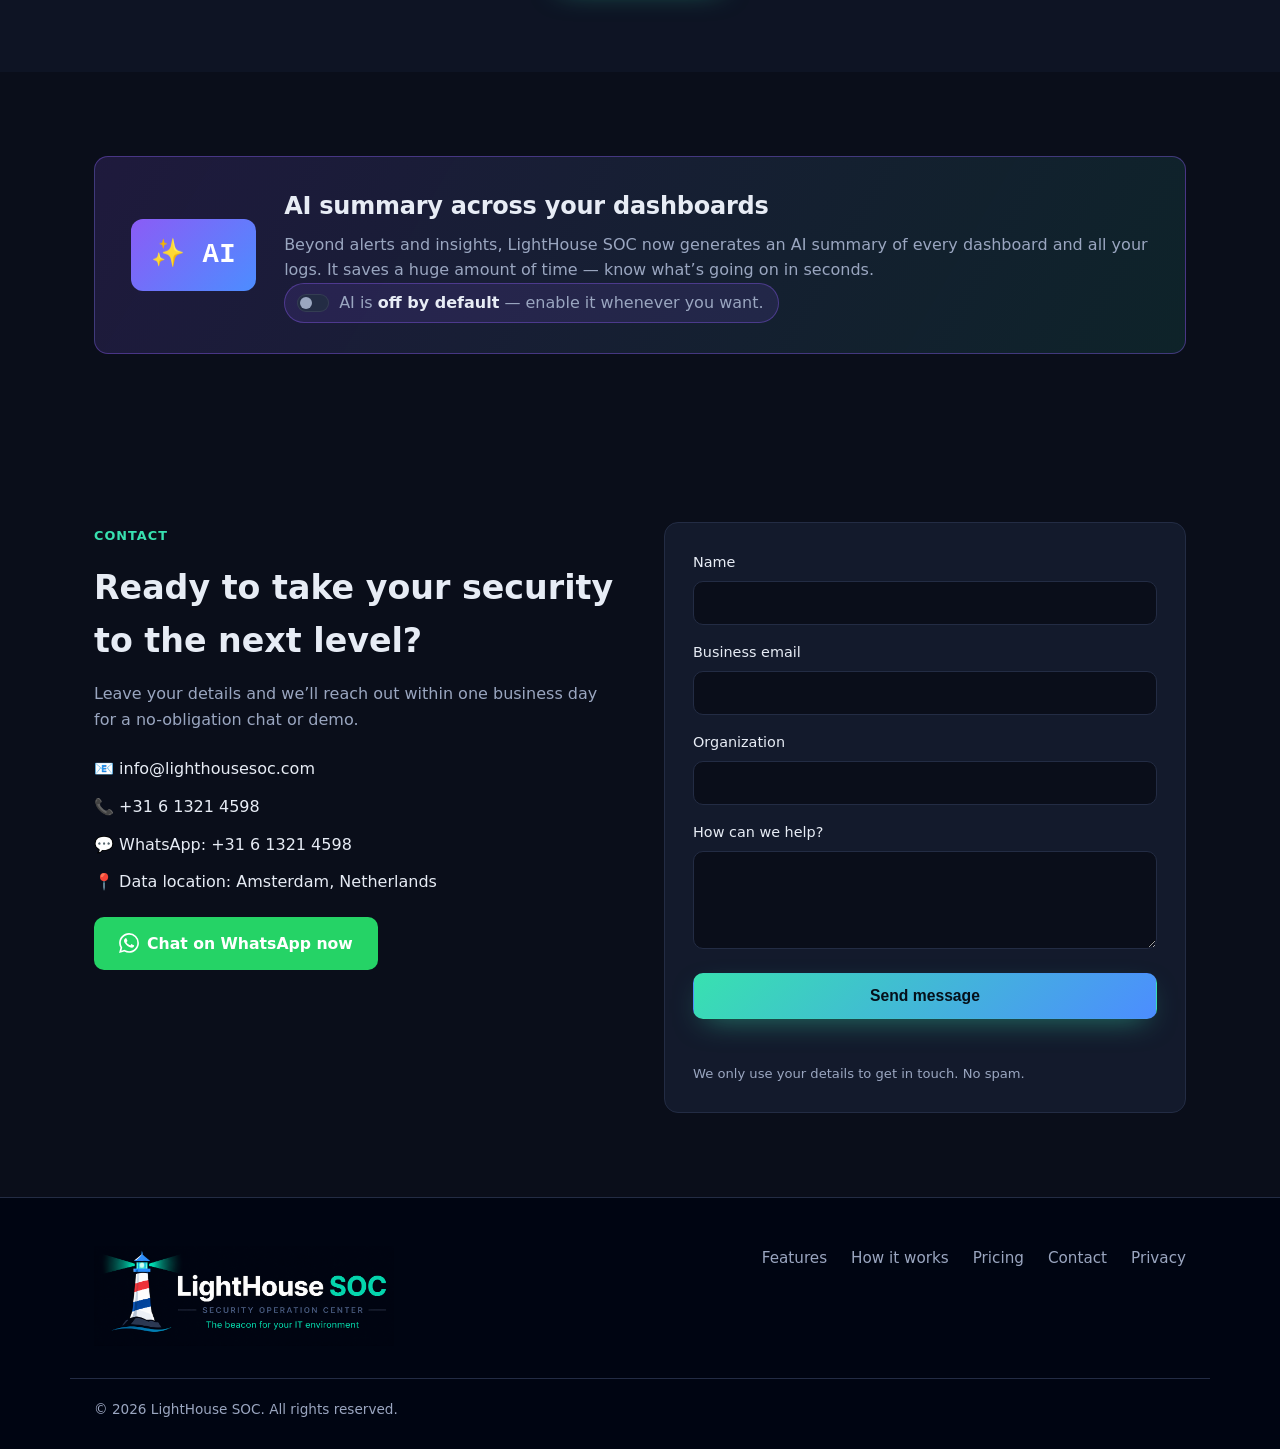
==== commit 16d657cb: "Add attack surface scanning (Nmap) feature; clarify Entra app alerts" ====
--- a/index.html
+++ b/index.html
@@ -172,7 +172,12 @@
           <article class="feature">
             <div class="feature-icon">🔑</div>
             <h3 data-i18n="feature.entra.title">Entra app-monitoring</h3>
-            <p data-i18n="feature.entra.body">Overzicht van al je Entra-apps, met signalering van verlopen of bijna verlopen secrets en certificaten — zo loopt niets ongemerkt af.</p>
+            <p data-i18n="feature.entra.body">Overzicht van al je Entra-apps met automatische alertmeldingen bij verlopen of bijna verlopen secrets en certificaten — zo loopt niets ongemerkt af.</p>
+          </article>
+          <article class="feature">
+            <div class="feature-icon">🌐</div>
+            <h3 data-i18n="feature.attack.title">Attack surface scanning</h3>
+            <p data-i18n="feature.attack.body">Automatische URL- en IP-scans met Nmap, met directe alertmeldingen zodra er kritieke poorten openstaan.</p>
           </article>
         </div>
       </div>
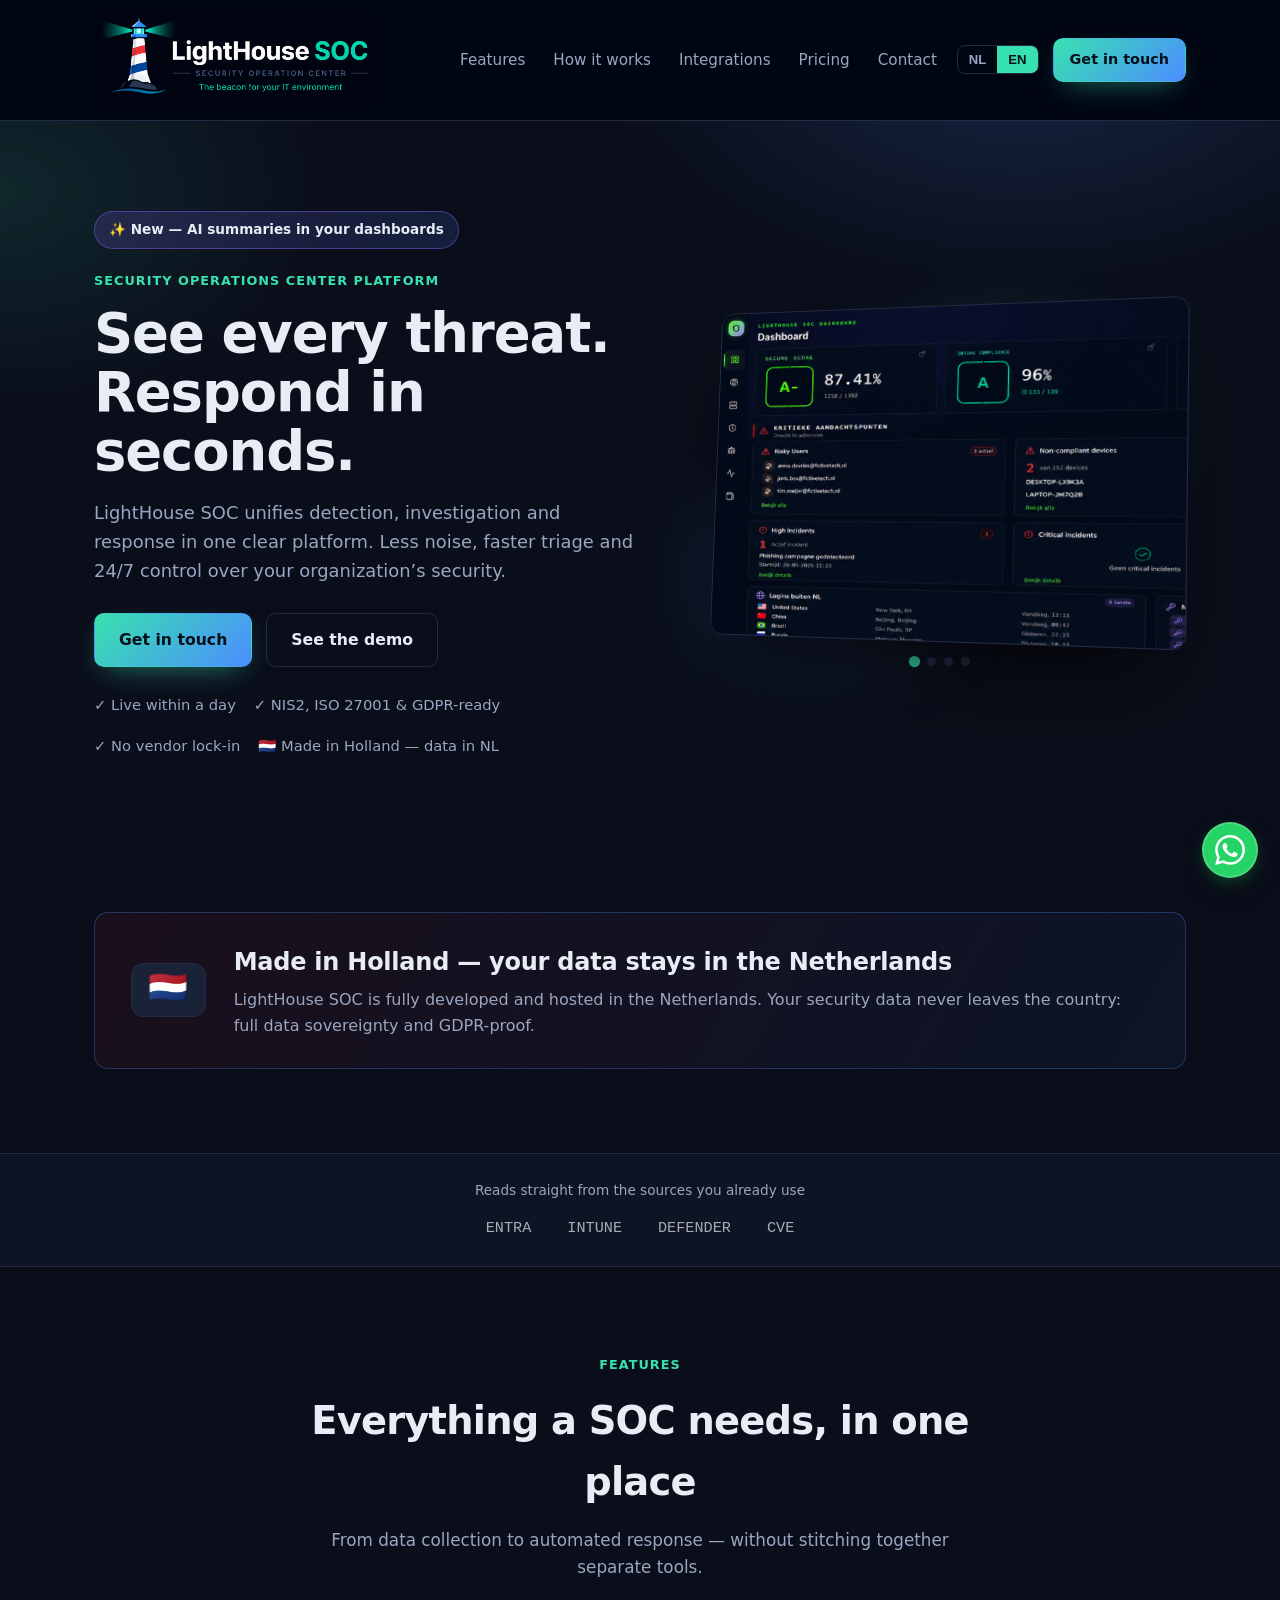
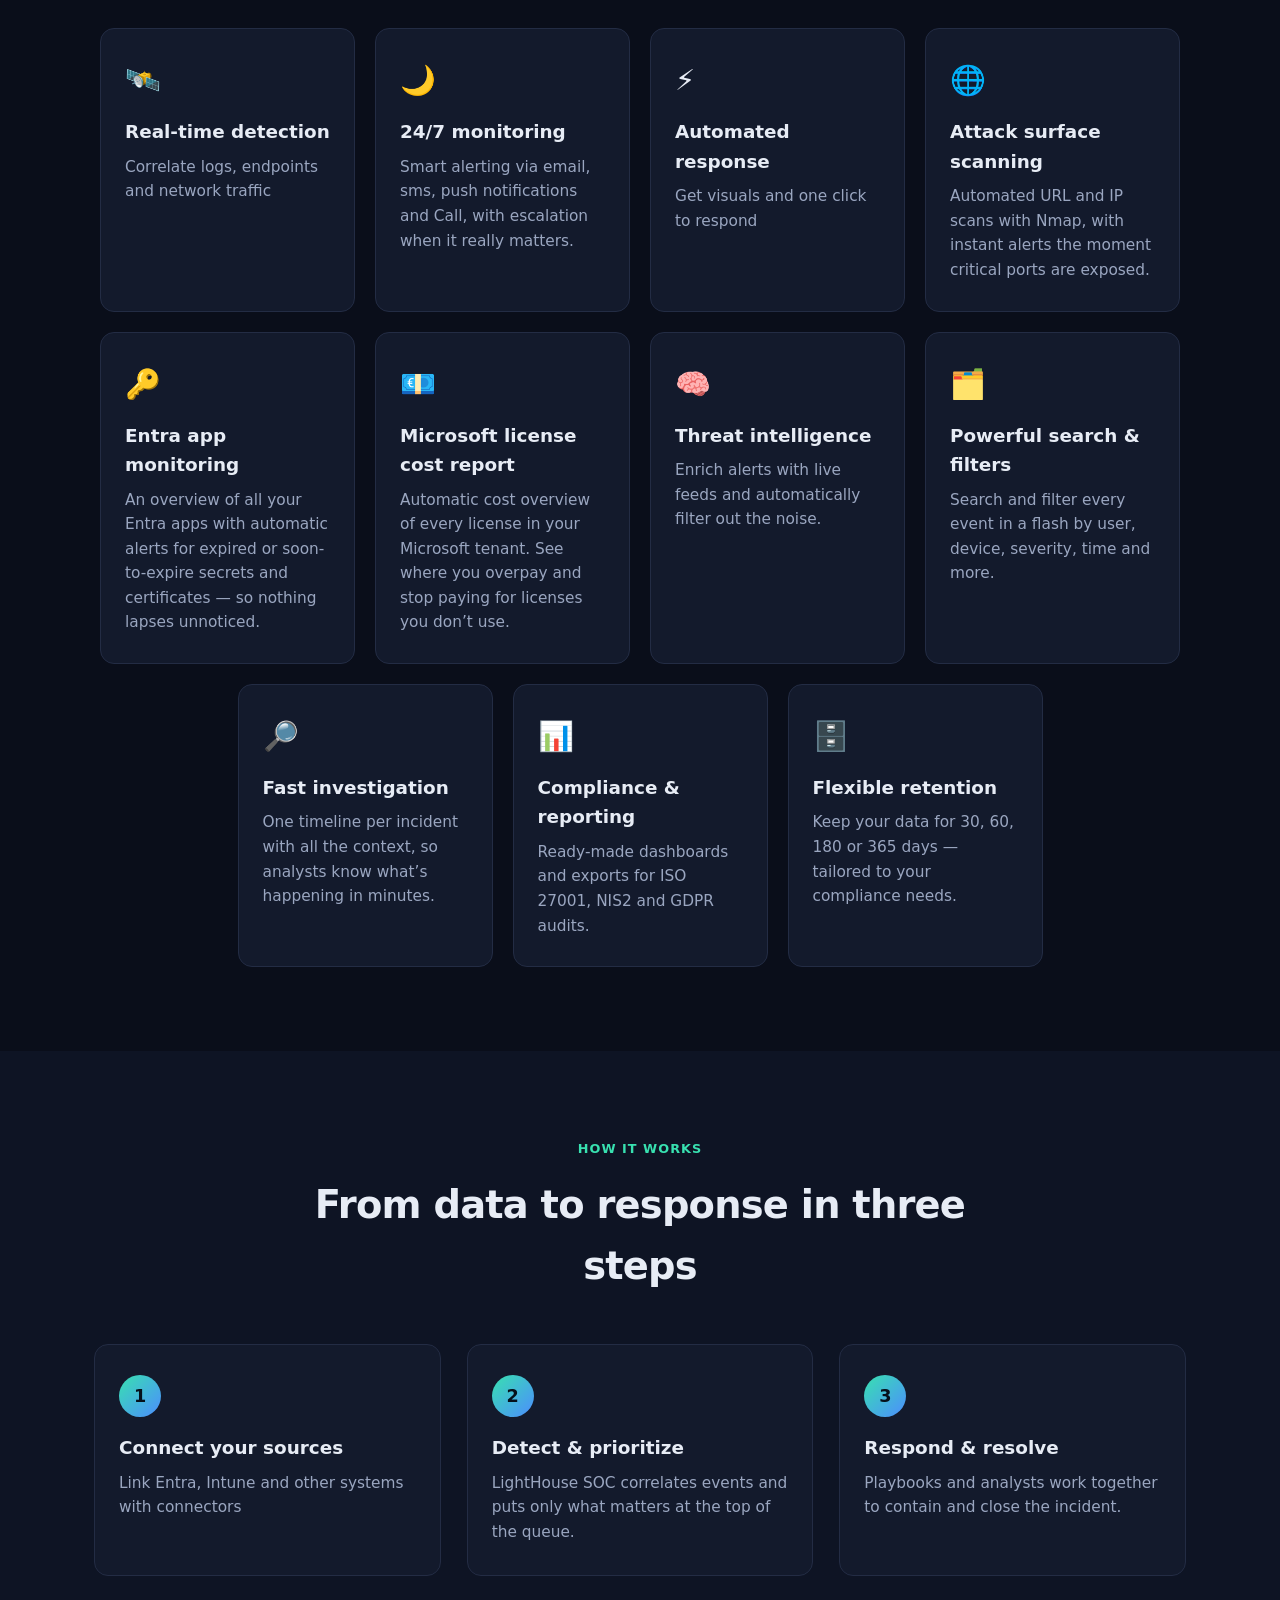
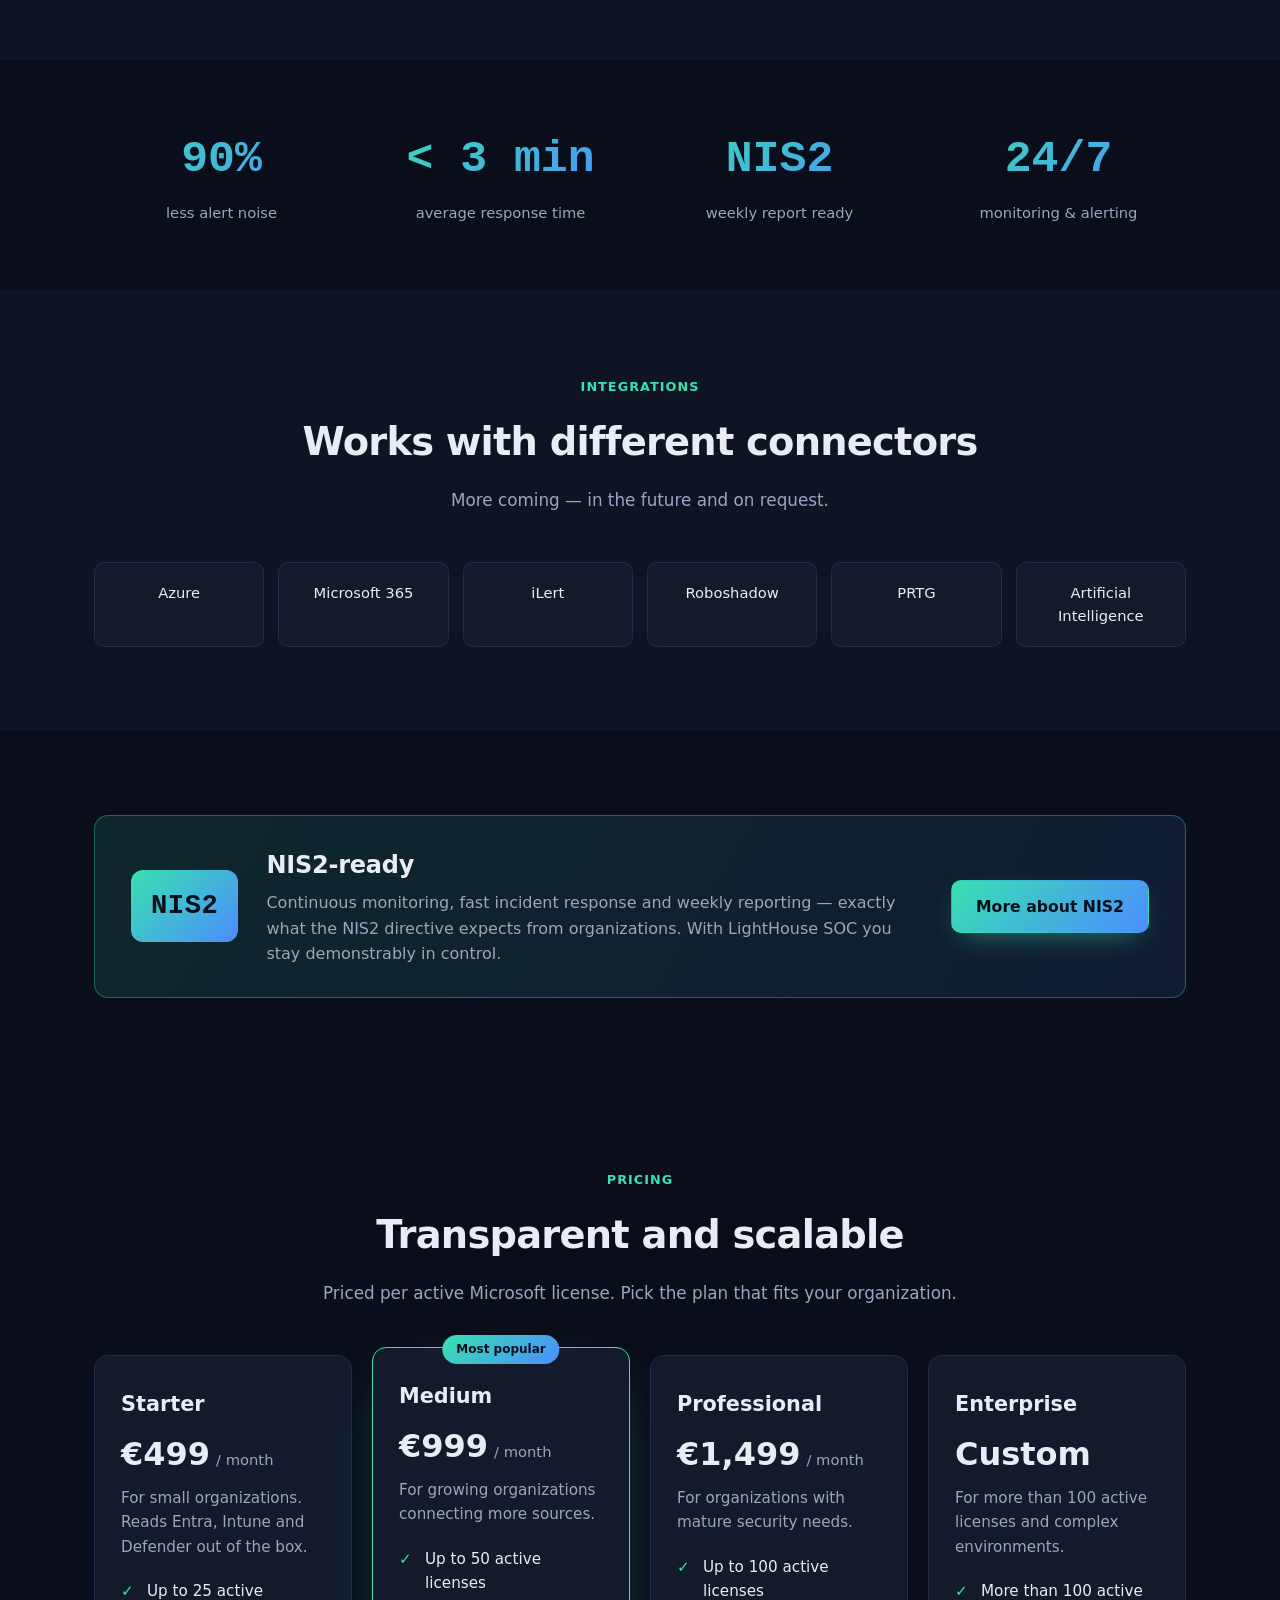
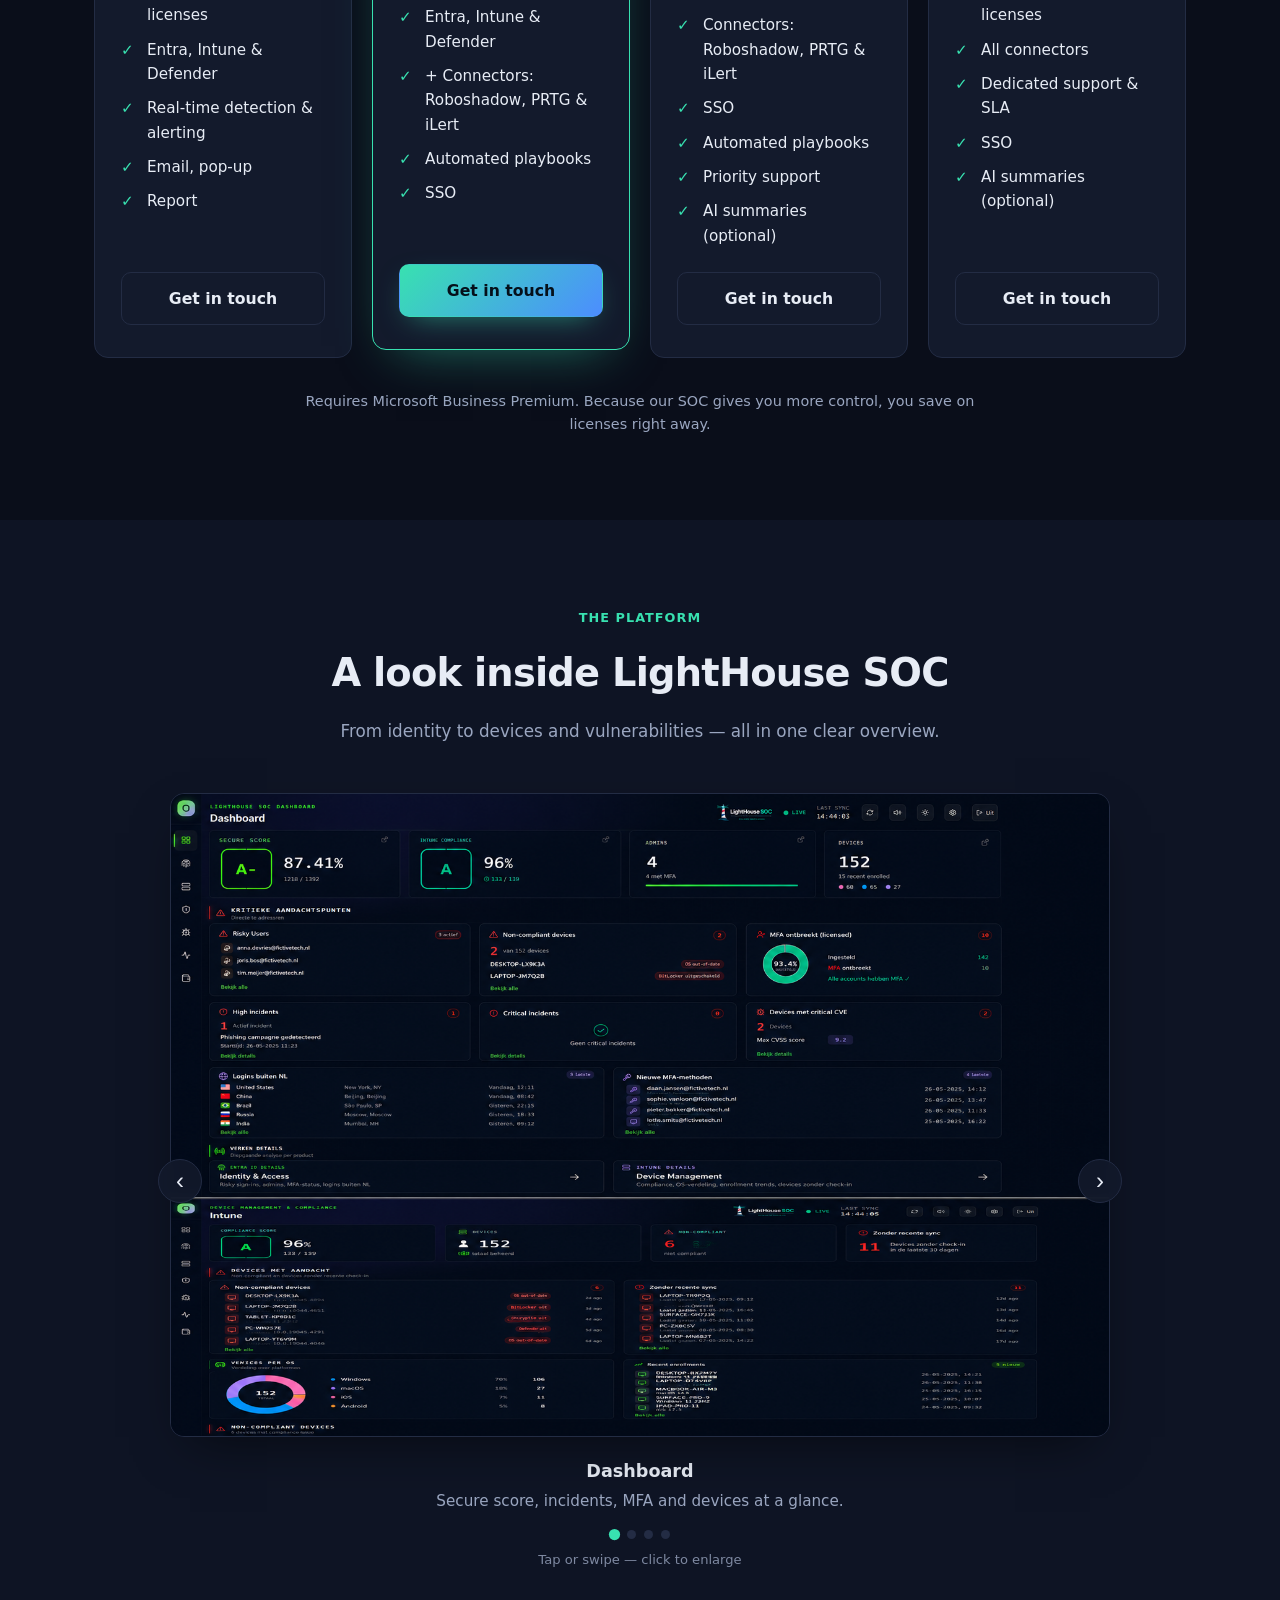
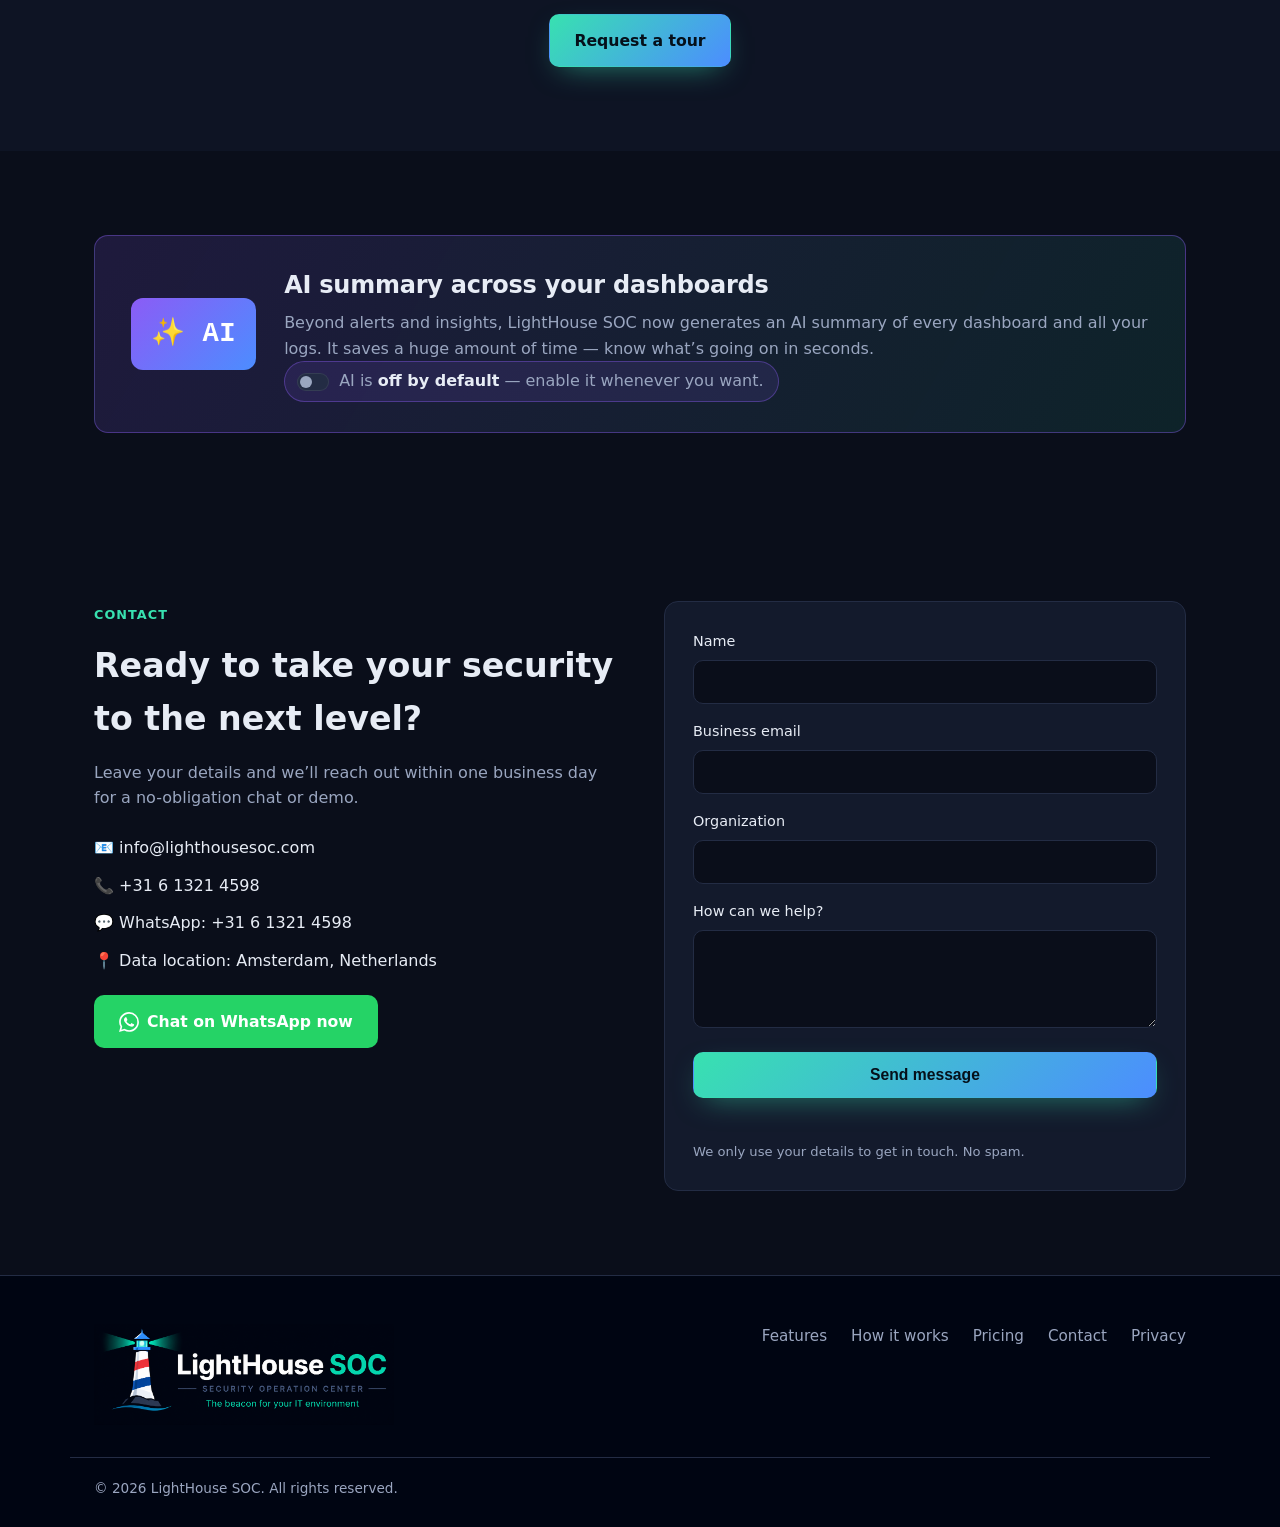
==== commit 32b6284a: "Equal-width feature cards, centered last row, reorder by importance" ====
--- a/index.html
+++ b/index.html
@@ -130,54 +130,54 @@
             <p data-i18n="feature.detect.body">Correleer logs, endpoints en netwerkverkeer</p>
           </article>
           <article class="feature">
+            <div class="feature-icon">🌙</div>
+            <h3 data-i18n="feature.monitor.title">24/7 monitoring</h3>
+            <p data-i18n="feature.monitor.body">Slimme alerting via e-mail, sms, push-notificaties en telefoon, met escalatie wanneer het er echt toe doet.</p>
+          </article>
+          <article class="feature">
+            <div class="feature-icon">⚡</div>
+            <h3 data-i18n="feature.respond.title">Geautomatiseerde respons</h3>
+            <p data-i18n="feature.respond.body">Visueel inzicht en met één klik reageren.</p>
+          </article>
+          <article class="feature">
+            <div class="feature-icon">🌐</div>
+            <h3 data-i18n="feature.attack.title">Attack surface scanning</h3>
+            <p data-i18n="feature.attack.body">Automatische URL- en IP-scans met Nmap, met directe alertmeldingen zodra er kritieke poorten openstaan.</p>
+          </article>
+          <article class="feature">
+            <div class="feature-icon">🔑</div>
+            <h3 data-i18n="feature.entra.title">Entra app-monitoring</h3>
+            <p data-i18n="feature.entra.body">Overzicht van al je Entra-apps met automatische alertmeldingen bij verlopen of bijna verlopen secrets en certificaten — zo loopt niets ongemerkt af.</p>
+          </article>
+          <article class="feature">
+            <div class="feature-icon">💶</div>
+            <h3 data-i18n="feature.license.title">Microsoft licentie-kostenrapport</h3>
+            <p data-i18n="feature.license.body">Automatisch kostenoverzicht van alle licenties in je Microsoft-tenant. Zie waar je te veel betaalt en stop met betalen voor licenties die je niet gebruikt.</p>
+          </article>
+          <article class="feature">
+            <div class="feature-icon">🧠</div>
+            <h3 data-i18n="feature.intel.title">Threat intelligence</h3>
+            <p data-i18n="feature.intel.body">Verrijk alerts met live feeds en filter automatisch de ruis weg.</p>
+          </article>
+          <article class="feature">
+            <div class="feature-icon">🗂️</div>
+            <h3 data-i18n="feature.search.title">Uitgebreide zoekfilters</h3>
+            <p data-i18n="feature.search.body">Doorzoek en filter elk event razendsnel op gebruiker, device, severity, tijd en meer.</p>
+          </article>
+          <article class="feature">
             <div class="feature-icon">🔎</div>
             <h3 data-i18n="feature.investigate.title">Snel onderzoek</h3>
             <p data-i18n="feature.investigate.body">Eén tijdlijn per incident met alle context, zodat analisten in minuten weten wat er speelt.</p>
           </article>
           <article class="feature">
-            <div class="feature-icon">⚡</div>
-            <h3 data-i18n="feature.respond.title">Geautomatiseerde respons</h3>
-            <p data-i18n="feature.respond.body">Visueel inzicht en met één klik reageren.</p>
-          </article>
-          <article class="feature">
-            <div class="feature-icon">🧠</div>
-            <h3 data-i18n="feature.intel.title">Threat intelligence</h3>
-            <p data-i18n="feature.intel.body">Verrijk alerts met live feeds en filter automatisch de ruis weg.</p>
-          </article>
-          <article class="feature">
             <div class="feature-icon">📊</div>
             <h3 data-i18n="feature.compliance.title">Compliance &amp; rapportage</h3>
             <p data-i18n="feature.compliance.body">Kant-en-klare dashboards en exports voor ISO 27001, NIS2 en GDPR-audits.</p>
           </article>
           <article class="feature">
-            <div class="feature-icon">🌙</div>
-            <h3 data-i18n="feature.monitor.title">24/7 monitoring</h3>
-            <p data-i18n="feature.monitor.body">Slimme alerting via e-mail, sms, push-notificaties en telefoon, met escalatie wanneer het er echt toe doet.</p>
-          </article>
-          <article class="feature">
-            <div class="feature-icon">🗂️</div>
-            <h3 data-i18n="feature.search.title">Uitgebreide zoekfilters</h3>
-            <p data-i18n="feature.search.body">Doorzoek en filter elk event razendsnel op gebruiker, device, severity, tijd en meer.</p>
-          </article>
-          <article class="feature">
             <div class="feature-icon">🗄️</div>
             <h3 data-i18n="feature.retention.title">Flexibele bewaartermijn</h3>
             <p data-i18n="feature.retention.body">Bewaar je data 30, 60, 180 of 365 dagen — afgestemd op je compliance-eisen.</p>
-          </article>
-          <article class="feature">
-            <div class="feature-icon">💶</div>
-            <h3 data-i18n="feature.license.title">Microsoft licentie-kostenrapport</h3>
-            <p data-i18n="feature.license.body">Automatisch kostenoverzicht van alle licenties in je Microsoft-tenant. Zie waar je te veel betaalt en stop met betalen voor licenties die je niet gebruikt.</p>
-          </article>
-          <article class="feature">
-            <div class="feature-icon">🔑</div>
-            <h3 data-i18n="feature.entra.title">Entra app-monitoring</h3>
-            <p data-i18n="feature.entra.body">Overzicht van al je Entra-apps met automatische alertmeldingen bij verlopen of bijna verlopen secrets en certificaten — zo loopt niets ongemerkt af.</p>
-          </article>
-          <article class="feature">
-            <div class="feature-icon">🌐</div>
-            <h3 data-i18n="feature.attack.title">Attack surface scanning</h3>
-            <p data-i18n="feature.attack.body">Automatische URL- en IP-scans met Nmap, met directe alertmeldingen zodra er kritieke poorten openstaan.</p>
           </article>
         </div>
       </div>
--- a/css/styles.css
+++ b/css/styles.css
@@ -441,7 +441,7 @@
 /* ===== Features ===== */
 .feature-grid { display: flex; flex-wrap: wrap; justify-content: center; gap: 20px; }
 .feature {
-  flex: 1 1 250px; max-width: 340px;
+  flex: 0 1 255px;
   background: var(--surface);
   border: 1px solid var(--border);
   border-radius: var(--radius);
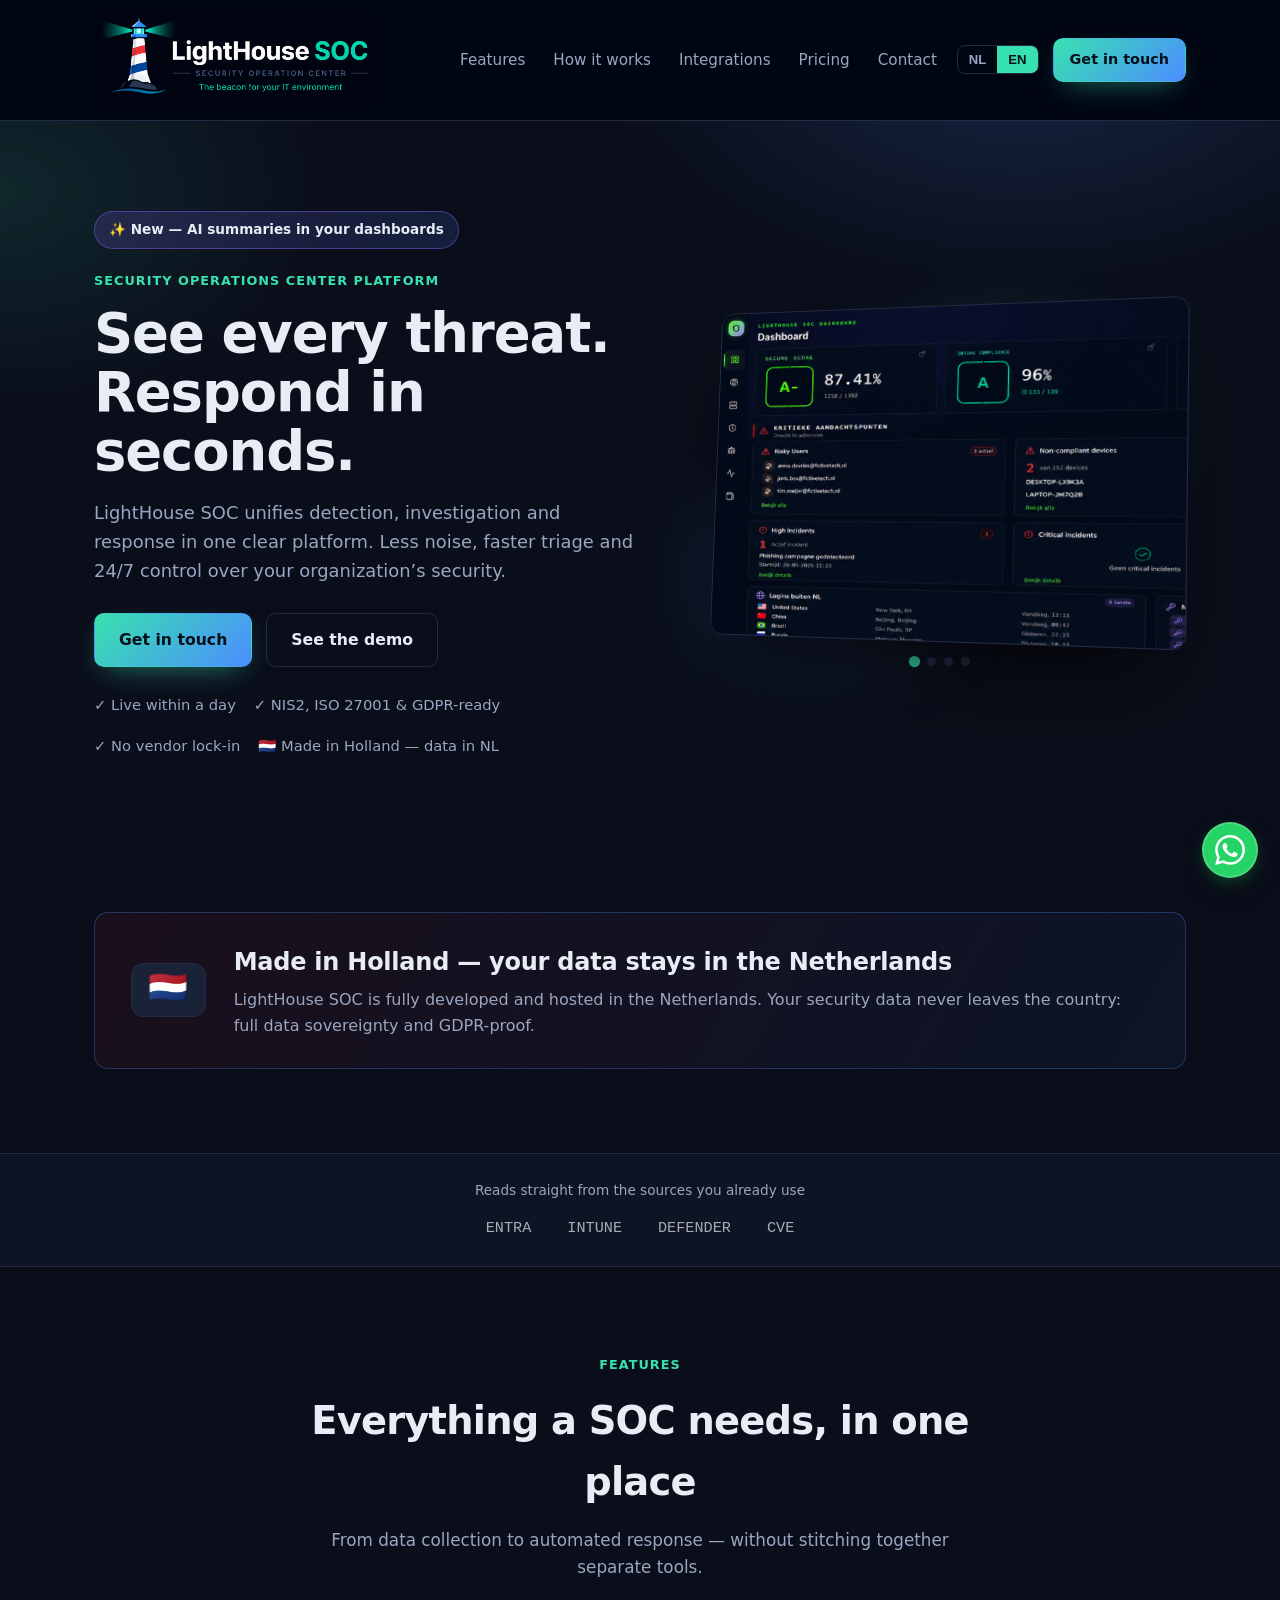
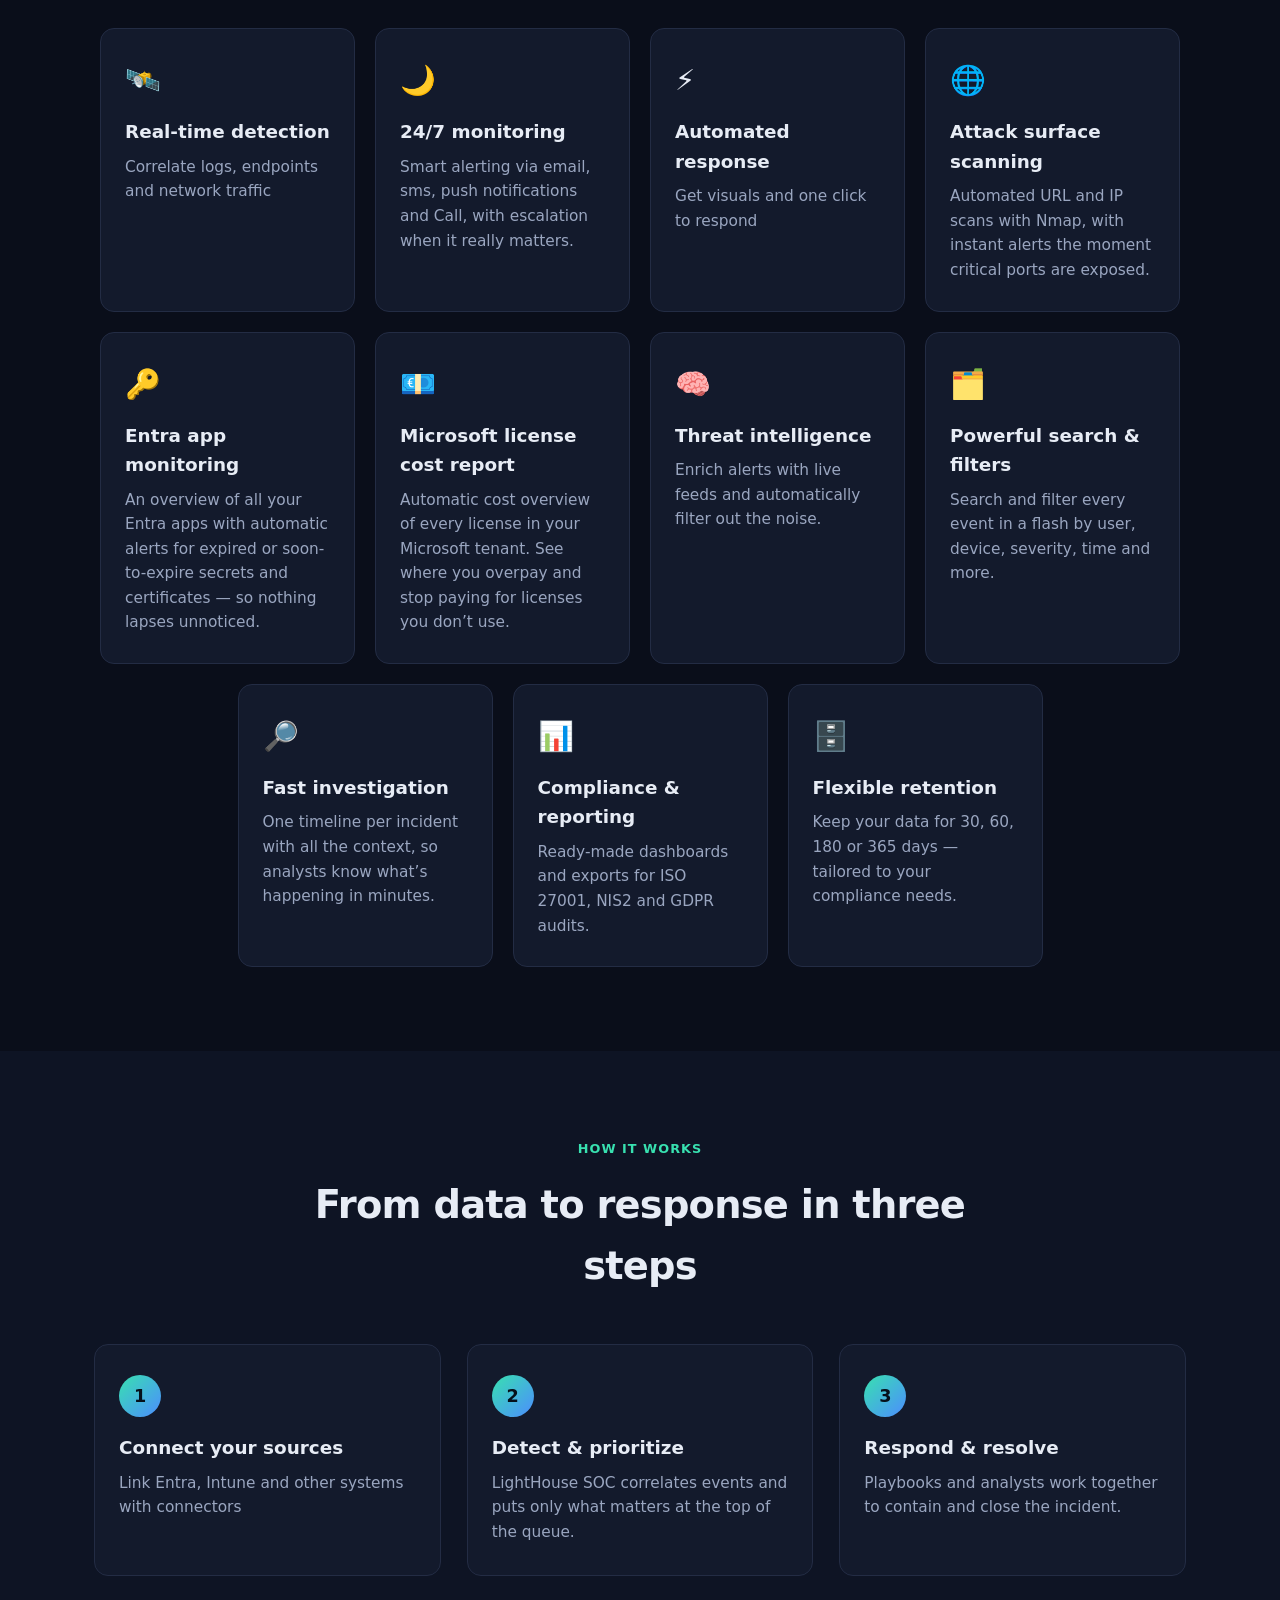
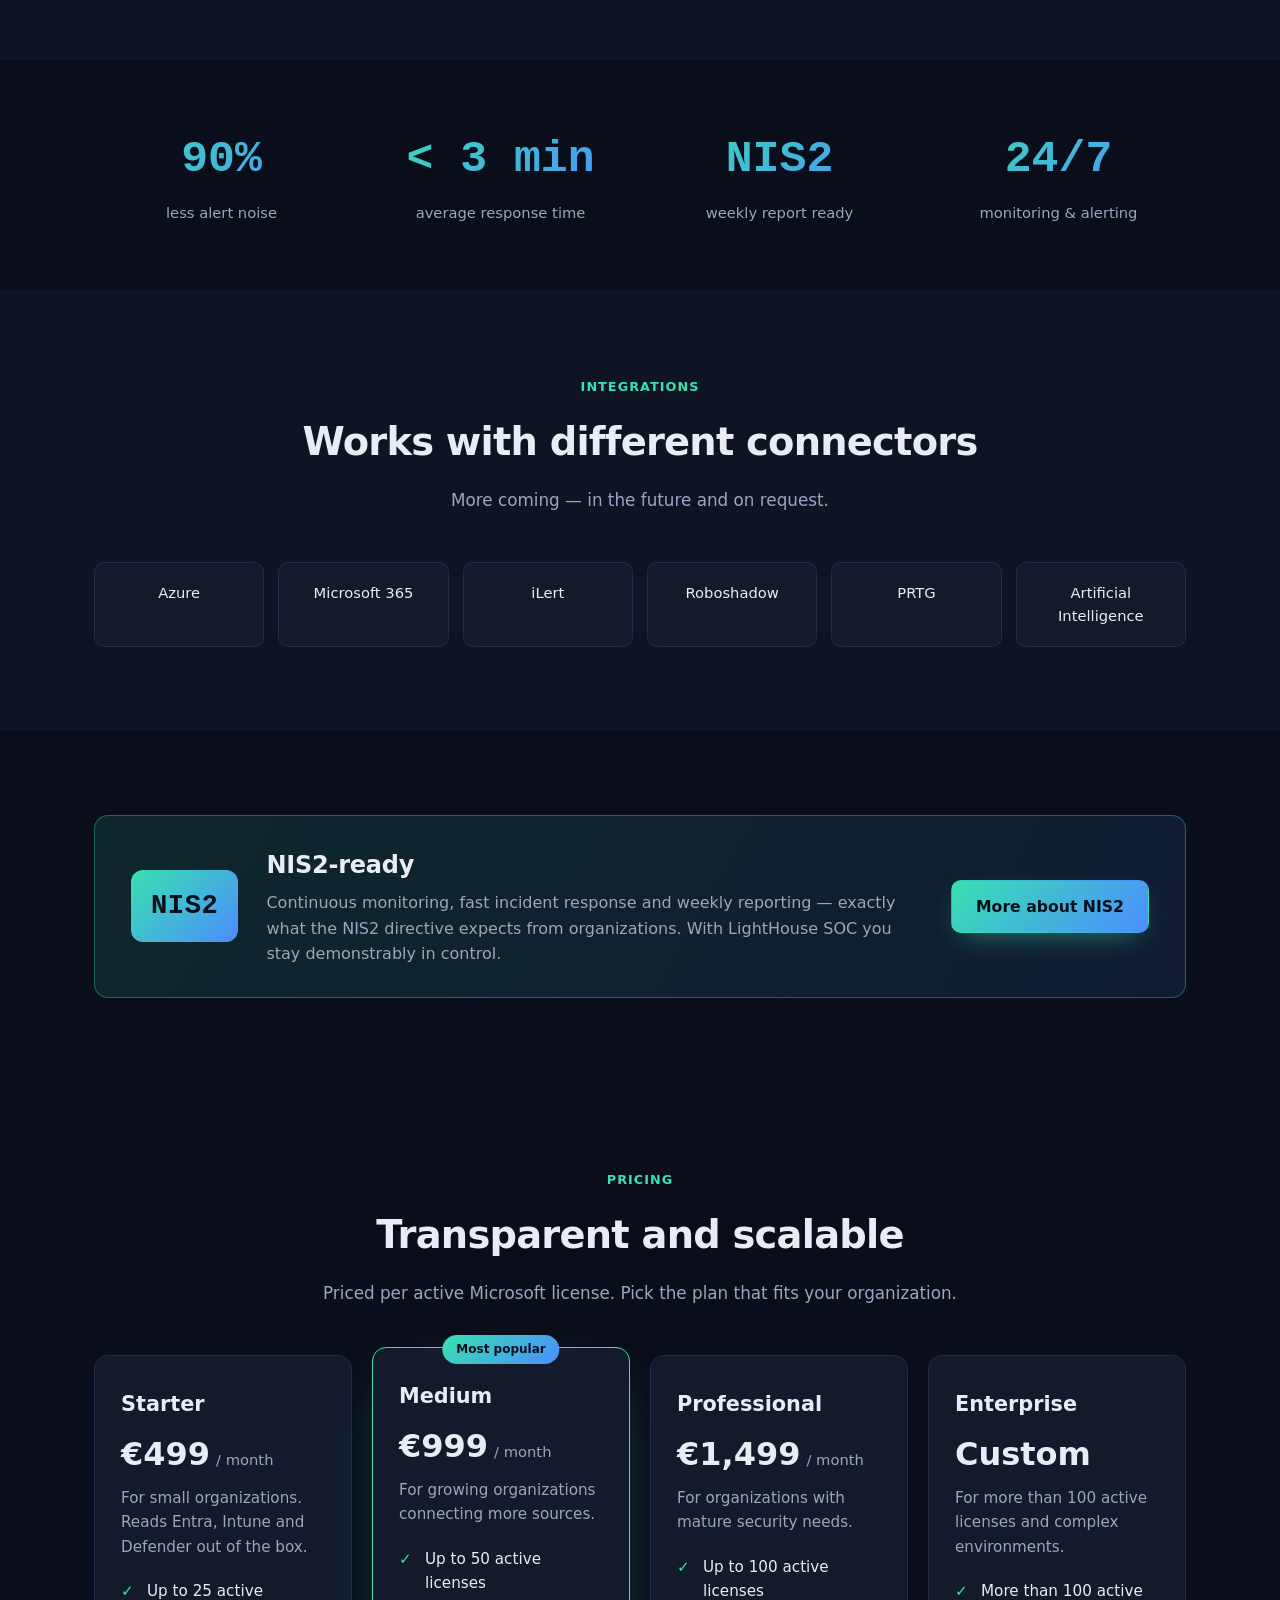
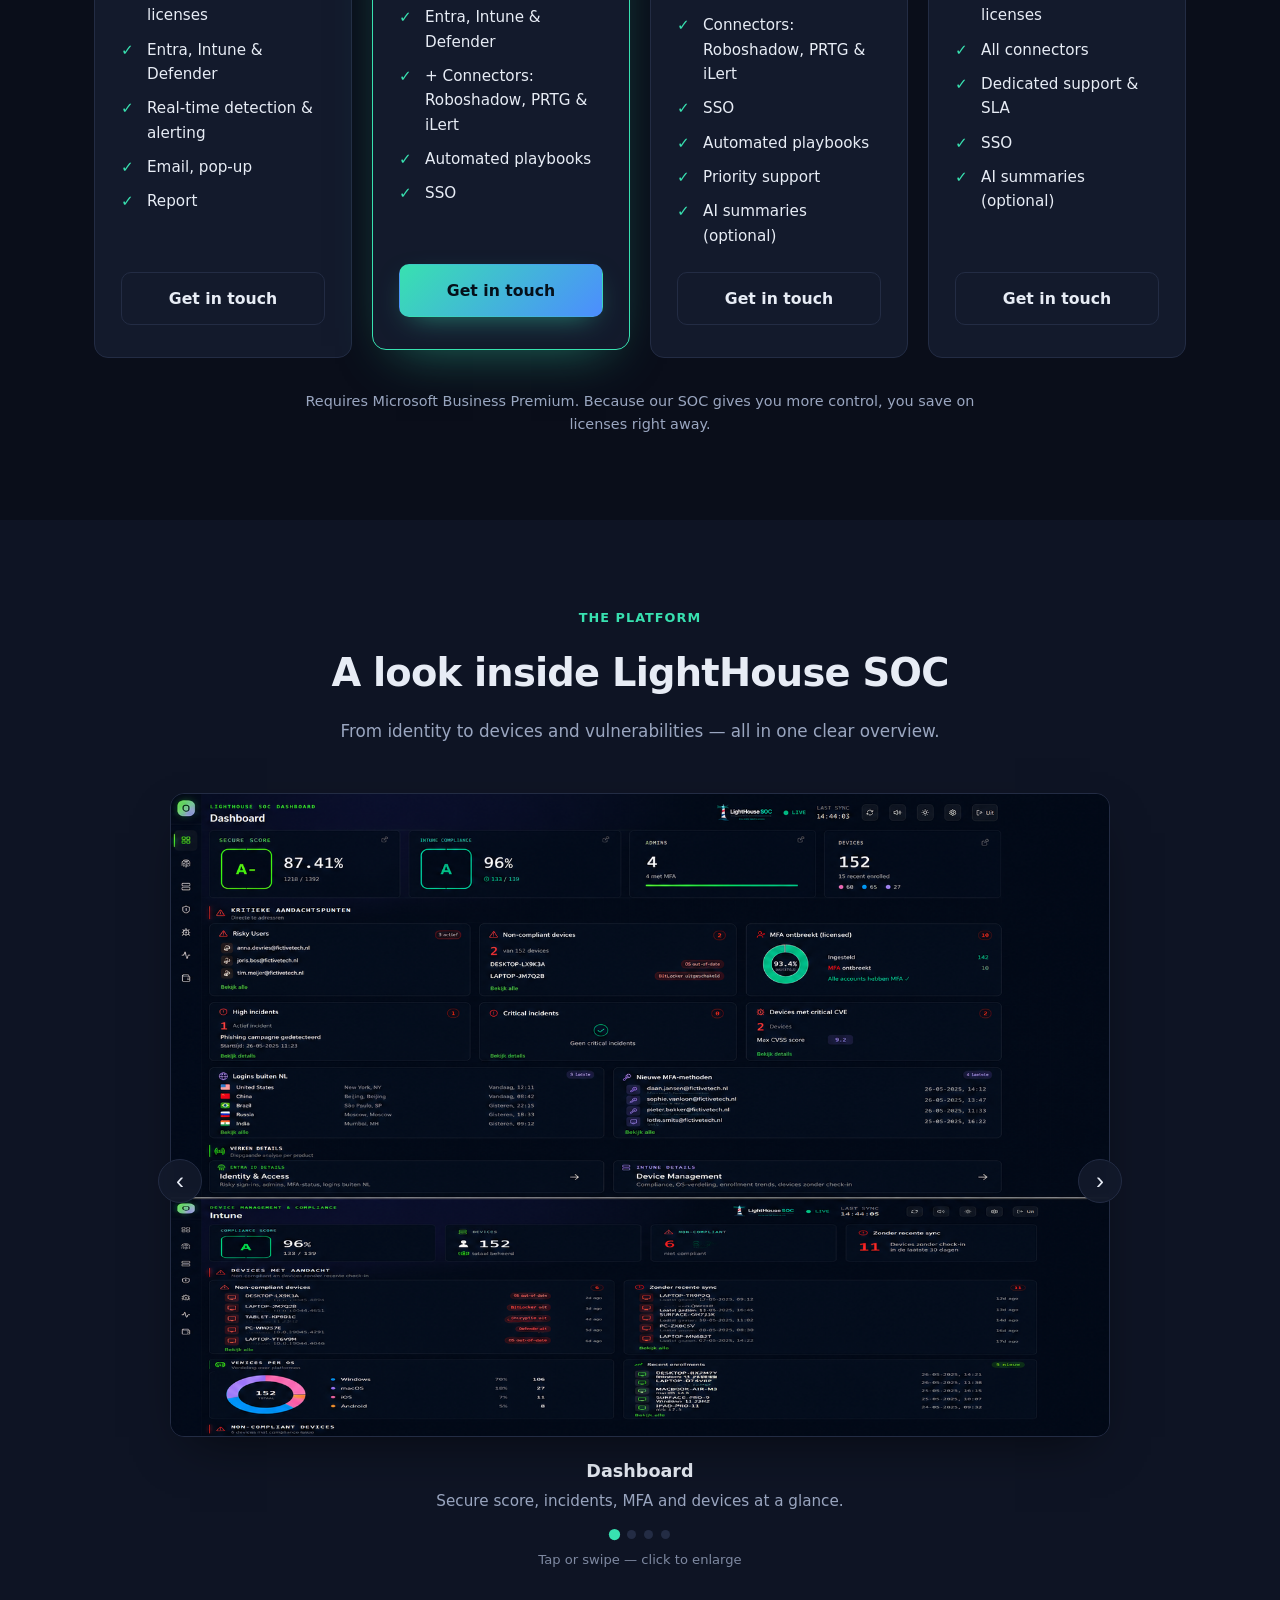
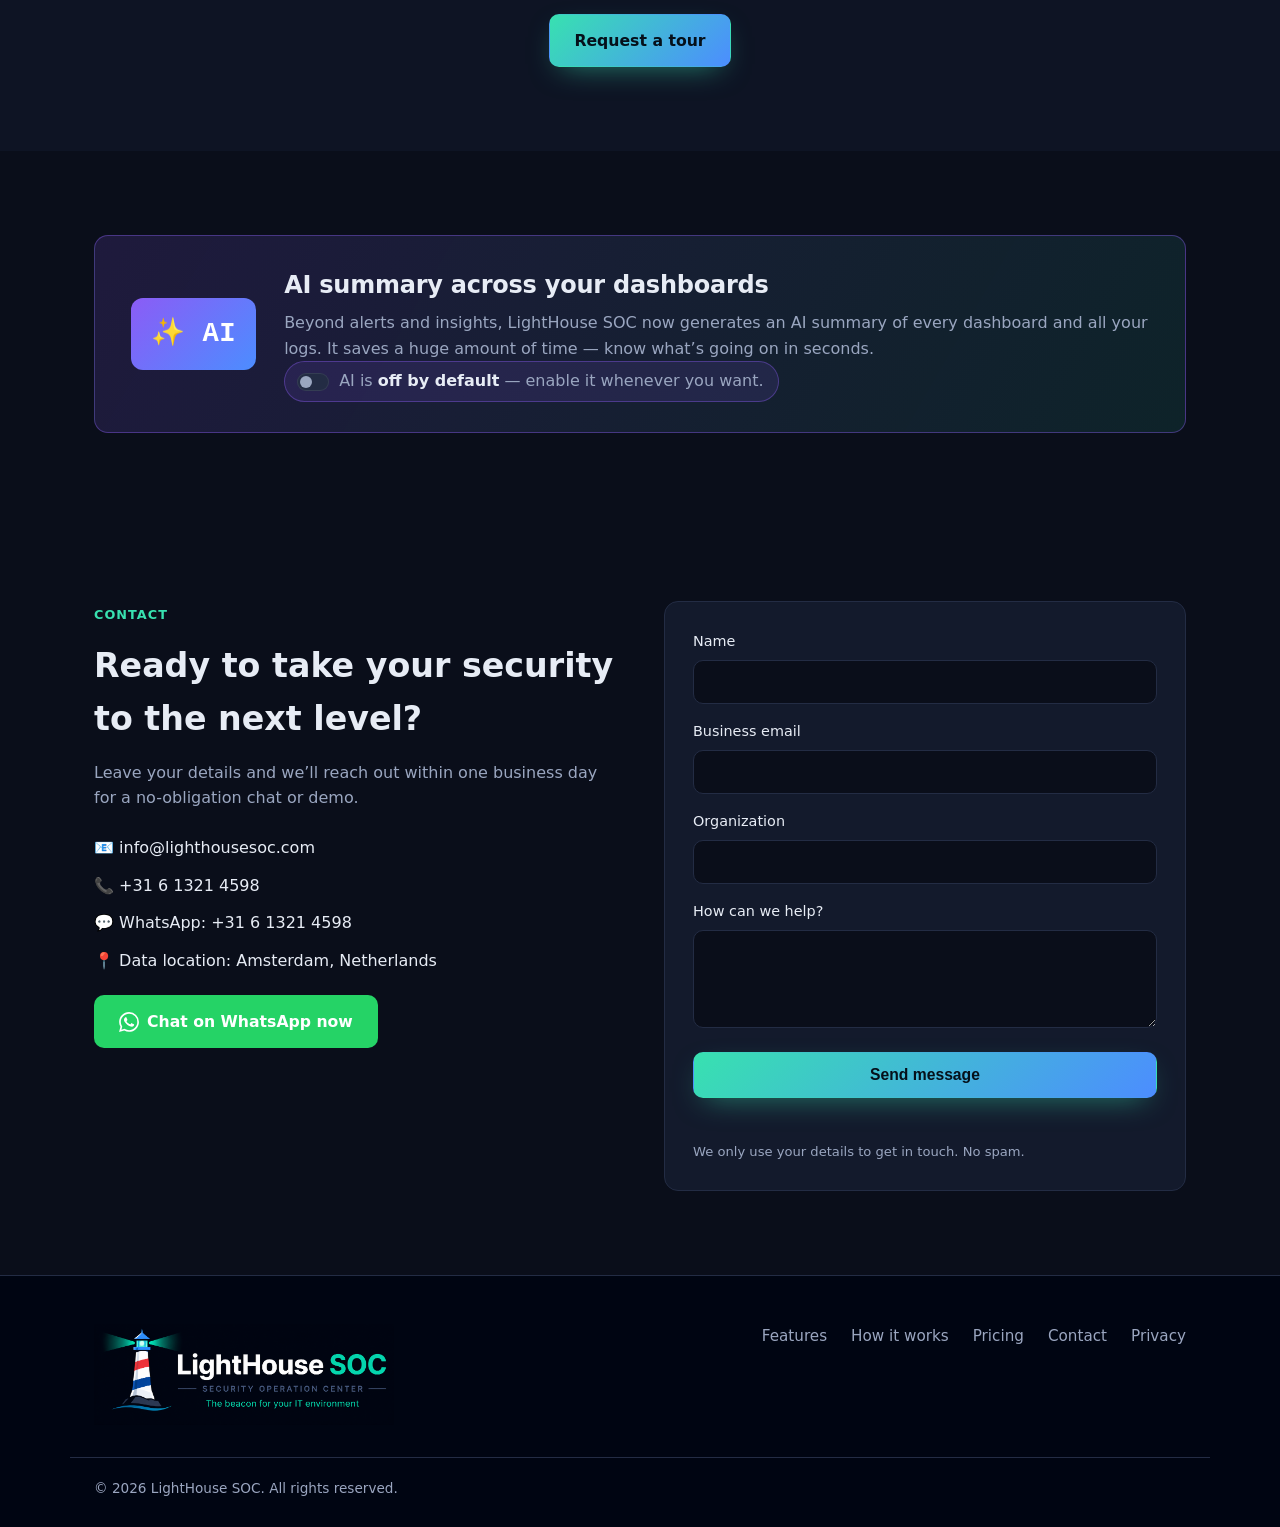
==== commit f8c1d26e: "SEO: add JSON-LD schema + canonical/og on home, robots.txt, sitemap.xml, and NIS2 SOC landing page (" ====
--- a/index.html
+++ b/index.html
@@ -16,7 +16,46 @@
   <meta property="og:image" content="https://lighthousesoc.com/assets/og-image.png" />
   <meta property="og:image:width" content="1200" />
   <meta property="og:image:height" content="630" />
+  <meta property="og:url" content="https://lighthousesoc.com/" />
+  <meta property="og:locale" content="nl_NL" />
+  <meta property="og:locale:alternate" content="en_US" />
   <meta name="twitter:card" content="summary_large_image" />
+  <link rel="canonical" href="https://lighthousesoc.com/" />
+  <script type="application/ld+json">
+  {
+    "@context": "https://schema.org",
+    "@graph": [
+      {
+        "@type": "Organization",
+        "@id": "https://lighthousesoc.com/#org",
+        "name": "LightHouse SOC",
+        "url": "https://lighthousesoc.com/",
+        "logo": "https://lighthousesoc.com/assets/icon.png",
+        "email": "info@lighthousesoc.com",
+        "telephone": "+31613214598",
+        "slogan": "De baken voor uw IT omgeving",
+        "address": { "@type": "PostalAddress", "addressLocality": "Amsterdam", "addressCountry": "NL" },
+        "areaServed": { "@type": "Country", "name": "Netherlands" }
+      },
+      {
+        "@type": "WebSite",
+        "@id": "https://lighthousesoc.com/#website",
+        "url": "https://lighthousesoc.com/",
+        "name": "LightHouse SOC",
+        "publisher": { "@id": "https://lighthousesoc.com/#org" },
+        "inLanguage": ["nl-NL", "en"]
+      },
+      {
+        "@type": "Service",
+        "name": "Managed Security Operations Center (SOC)",
+        "serviceType": "Managed SOC, MDR & security monitoring",
+        "provider": { "@id": "https://lighthousesoc.com/#org" },
+        "areaServed": { "@type": "Country", "name": "Netherlands" },
+        "description": "Nederlands, Microsoft-gebaseerd Security Operations Center. 24/7 monitoring, geautomatiseerde respons, NIS2-ondersteuning en alle data binnen Nederland."
+      }
+    ]
+  }
+  </script>
 </head>
 <body>
   <!-- ===== Header ===== -->
@@ -244,7 +283,7 @@
             <h2 id="nis2-title" data-i18n="nis2.title">Klaar voor NIS2</h2>
             <p data-i18n="nis2.body">Continue monitoring, snelle incidentrespons en wekelijkse rapportages — precies wat de NIS2-richtlijn van organisaties vraagt. Met LightHouse SOC blijf je aantoonbaar in control.</p>
           </div>
-          <a href="#contact" class="btn btn-primary" data-i18n="nis2.cta">Meer over NIS2</a>
+          <a href="nis2-soc.html" class="btn btn-primary" data-i18n="nis2.cta">Meer over NIS2</a>
         </div>
       </div>
     </section>
--- a/css/styles.css
+++ b/css/styles.css
@@ -569,6 +569,29 @@
 .form-status.error { color: var(--danger); }
 .form-note { margin: 12px 0 0; font-size: 0.82rem; color: var(--muted); }
 
+/* ===== Landing page (SEO) ===== */
+.lp { max-width: 860px; }
+.breadcrumb { font-size: 0.85rem; color: var(--muted); margin: 0 0 20px; }
+.breadcrumb a { color: var(--muted); }
+.breadcrumb a:hover { color: var(--accent); }
+.lp h1 { font-size: clamp(2rem, 4.5vw, 3rem); line-height: 1.1; margin: 0 0 16px; letter-spacing: -0.02em; }
+.lp-lead { font-size: 1.15rem; color: var(--text); margin: 0 0 18px; }
+.lp h2 { font-size: clamp(1.4rem, 2.6vw, 1.8rem); margin: 40px 0 12px; letter-spacing: -0.01em; }
+.lp p { color: var(--muted); line-height: 1.75; }
+.lp ul { padding-left: 22px; }
+.lp li { color: var(--muted); line-height: 1.7; margin-bottom: 8px; }
+.lp li strong { color: var(--text); }
+.lp-cta { margin: 36px 0; display: flex; gap: 14px; flex-wrap: wrap; }
+
+/* FAQ accordion */
+.faq { margin: 8px 0 0; }
+.faq-item { border: 1px solid var(--border); border-radius: var(--radius-sm); background: var(--surface); margin-bottom: 10px; padding: 0 18px; }
+.faq-item summary { cursor: pointer; padding: 16px 0; font-weight: 600; color: var(--text); list-style: none; display: flex; justify-content: space-between; align-items: center; gap: 12px; }
+.faq-item summary::-webkit-details-marker { display: none; }
+.faq-item summary::after { content: "+"; color: var(--accent); font-size: 1.4rem; line-height: 1; flex-shrink: 0; }
+.faq-item[open] summary::after { content: "\2212"; }
+.faq-item .faq-a { padding: 0 0 16px; color: var(--muted); line-height: 1.7; }
+
 /* ===== Legal / privacy page ===== */
 .legal { max-width: 780px; }
 .legal h1 { font-size: clamp(1.8rem, 4vw, 2.4rem); margin: 0 0 6px; letter-spacing: -0.02em; }
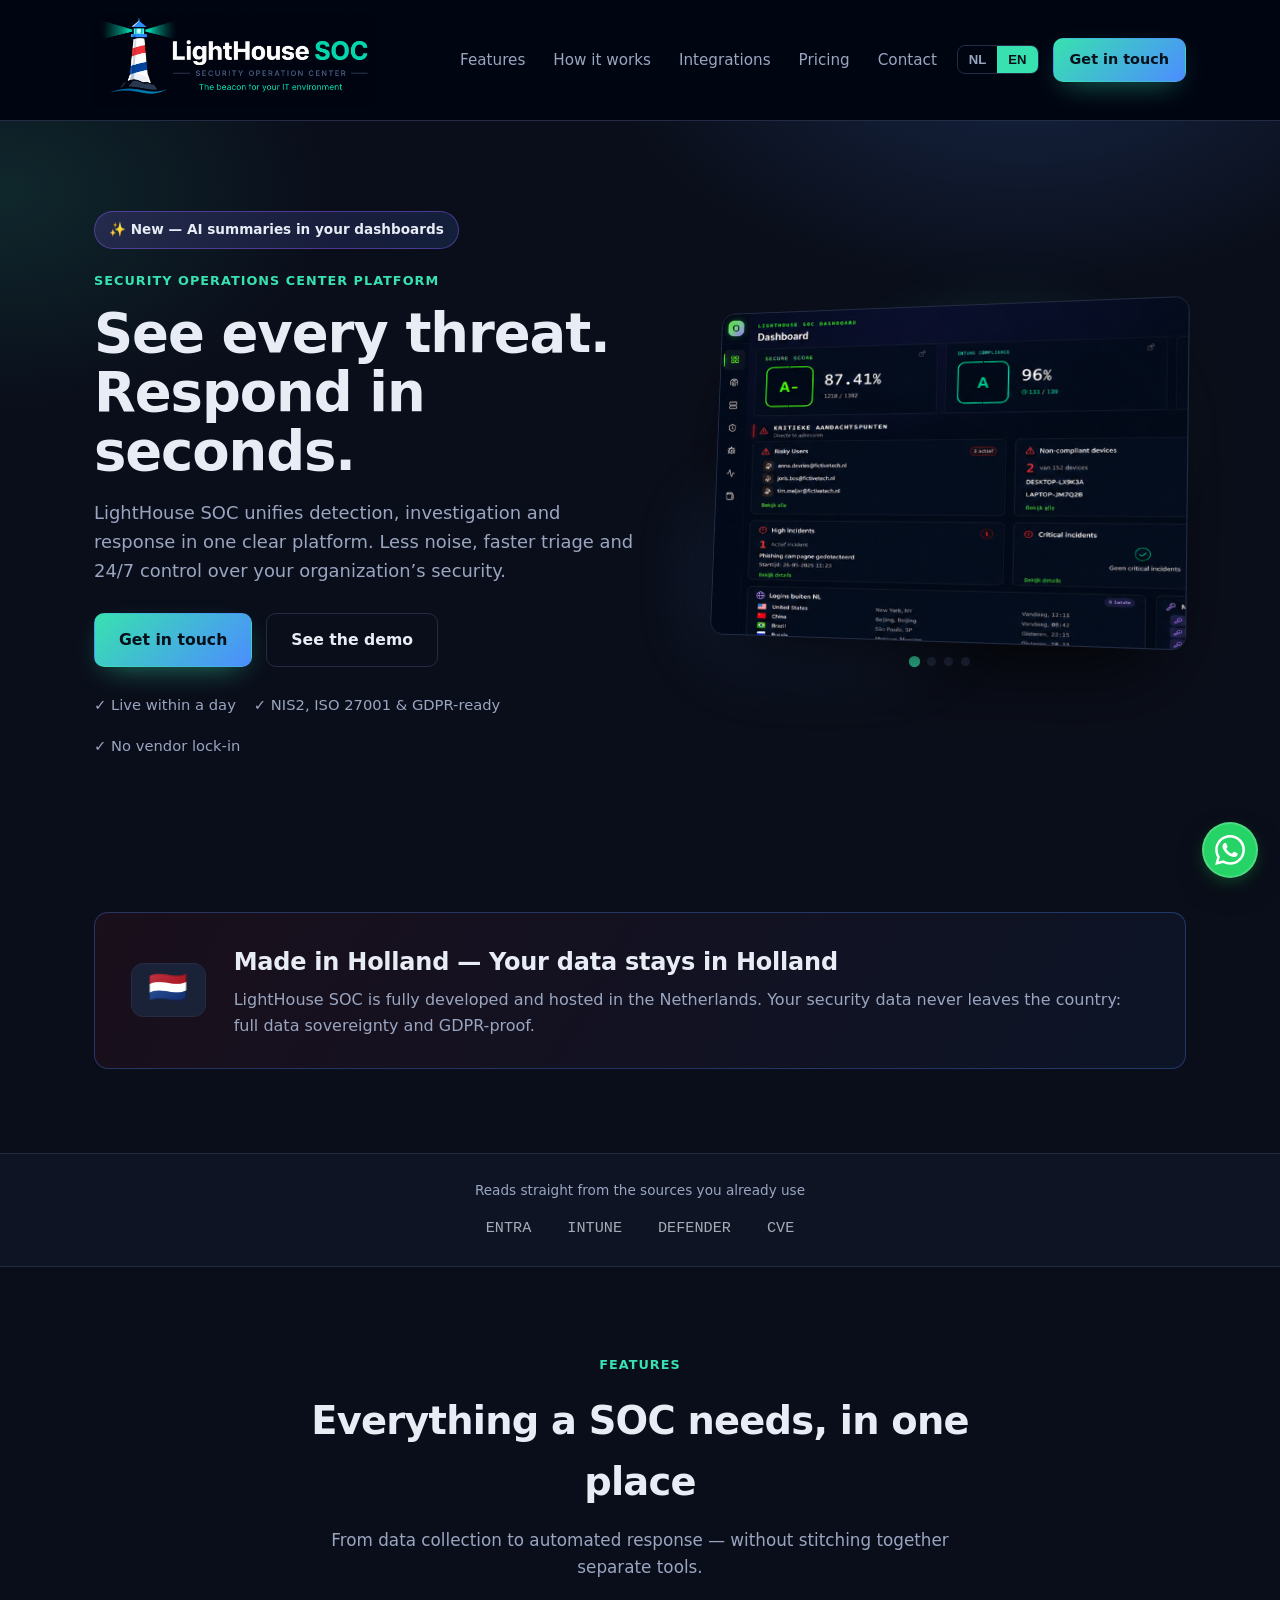
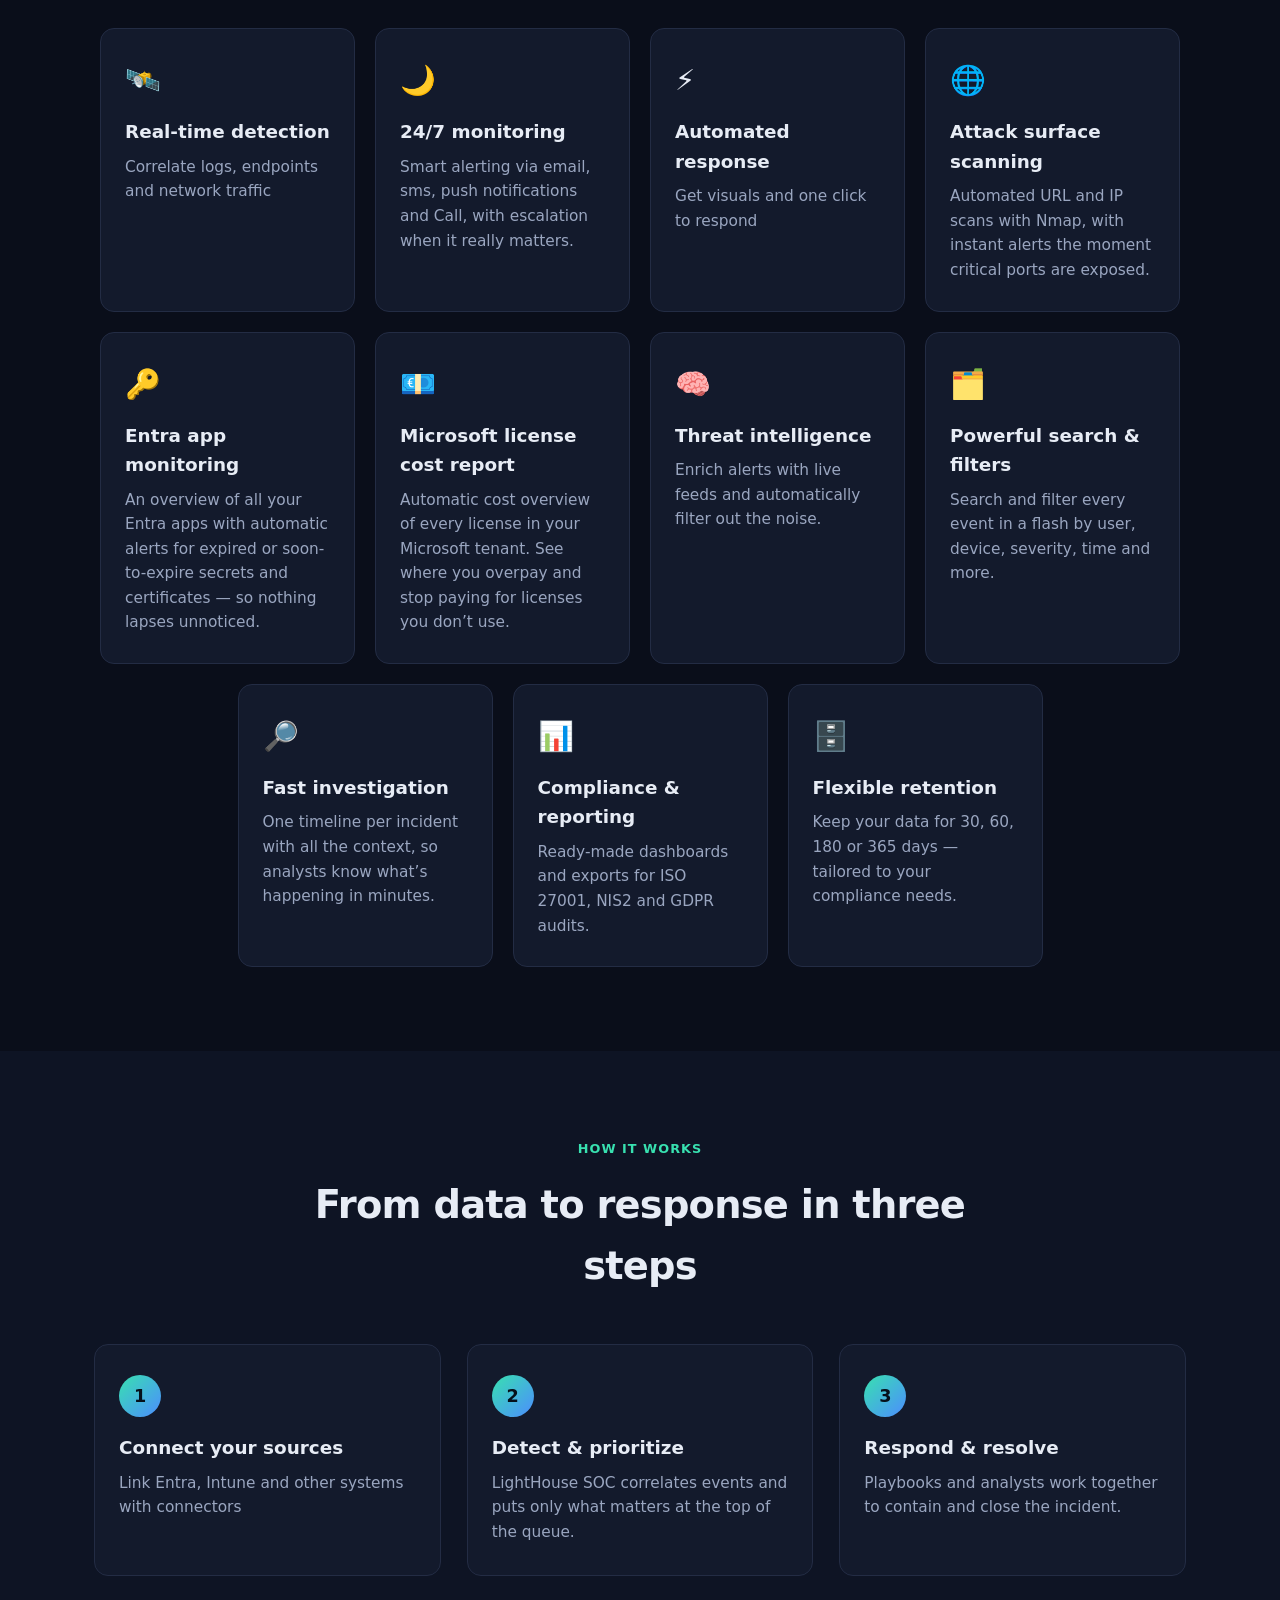
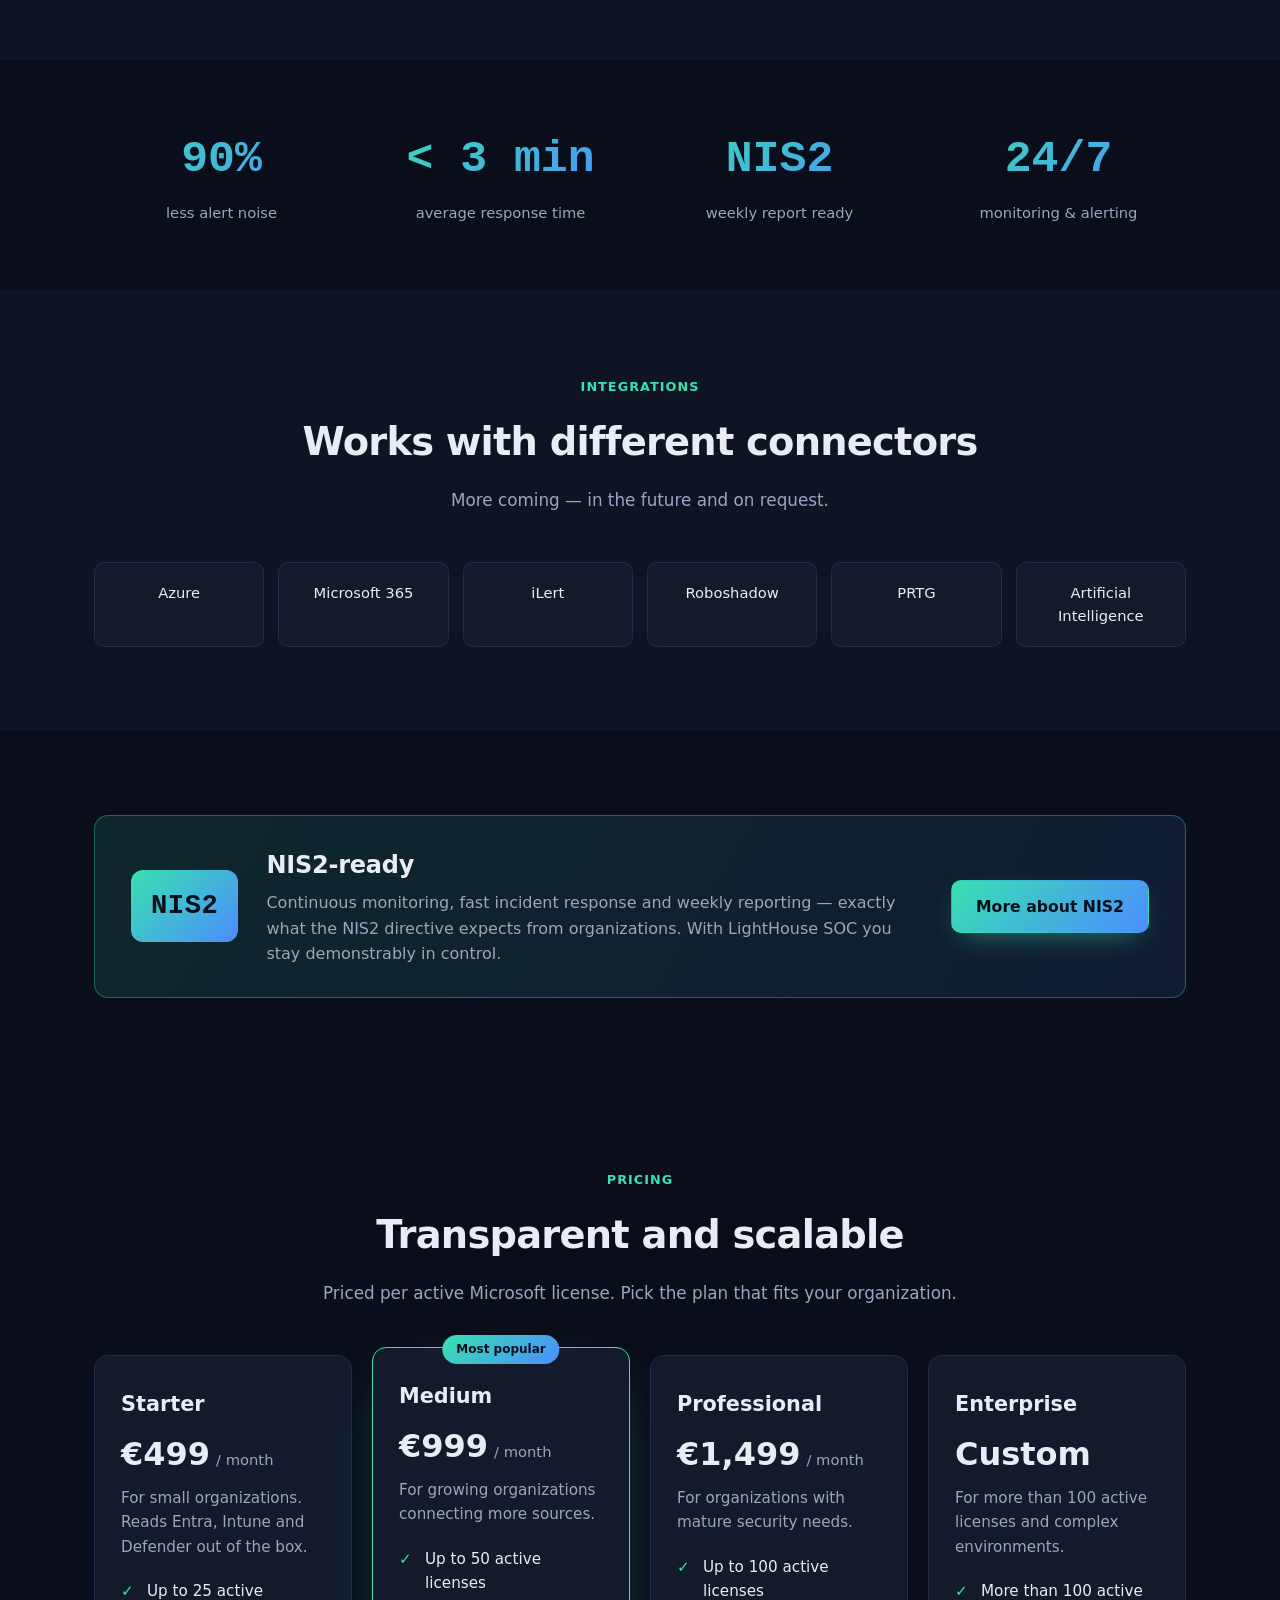
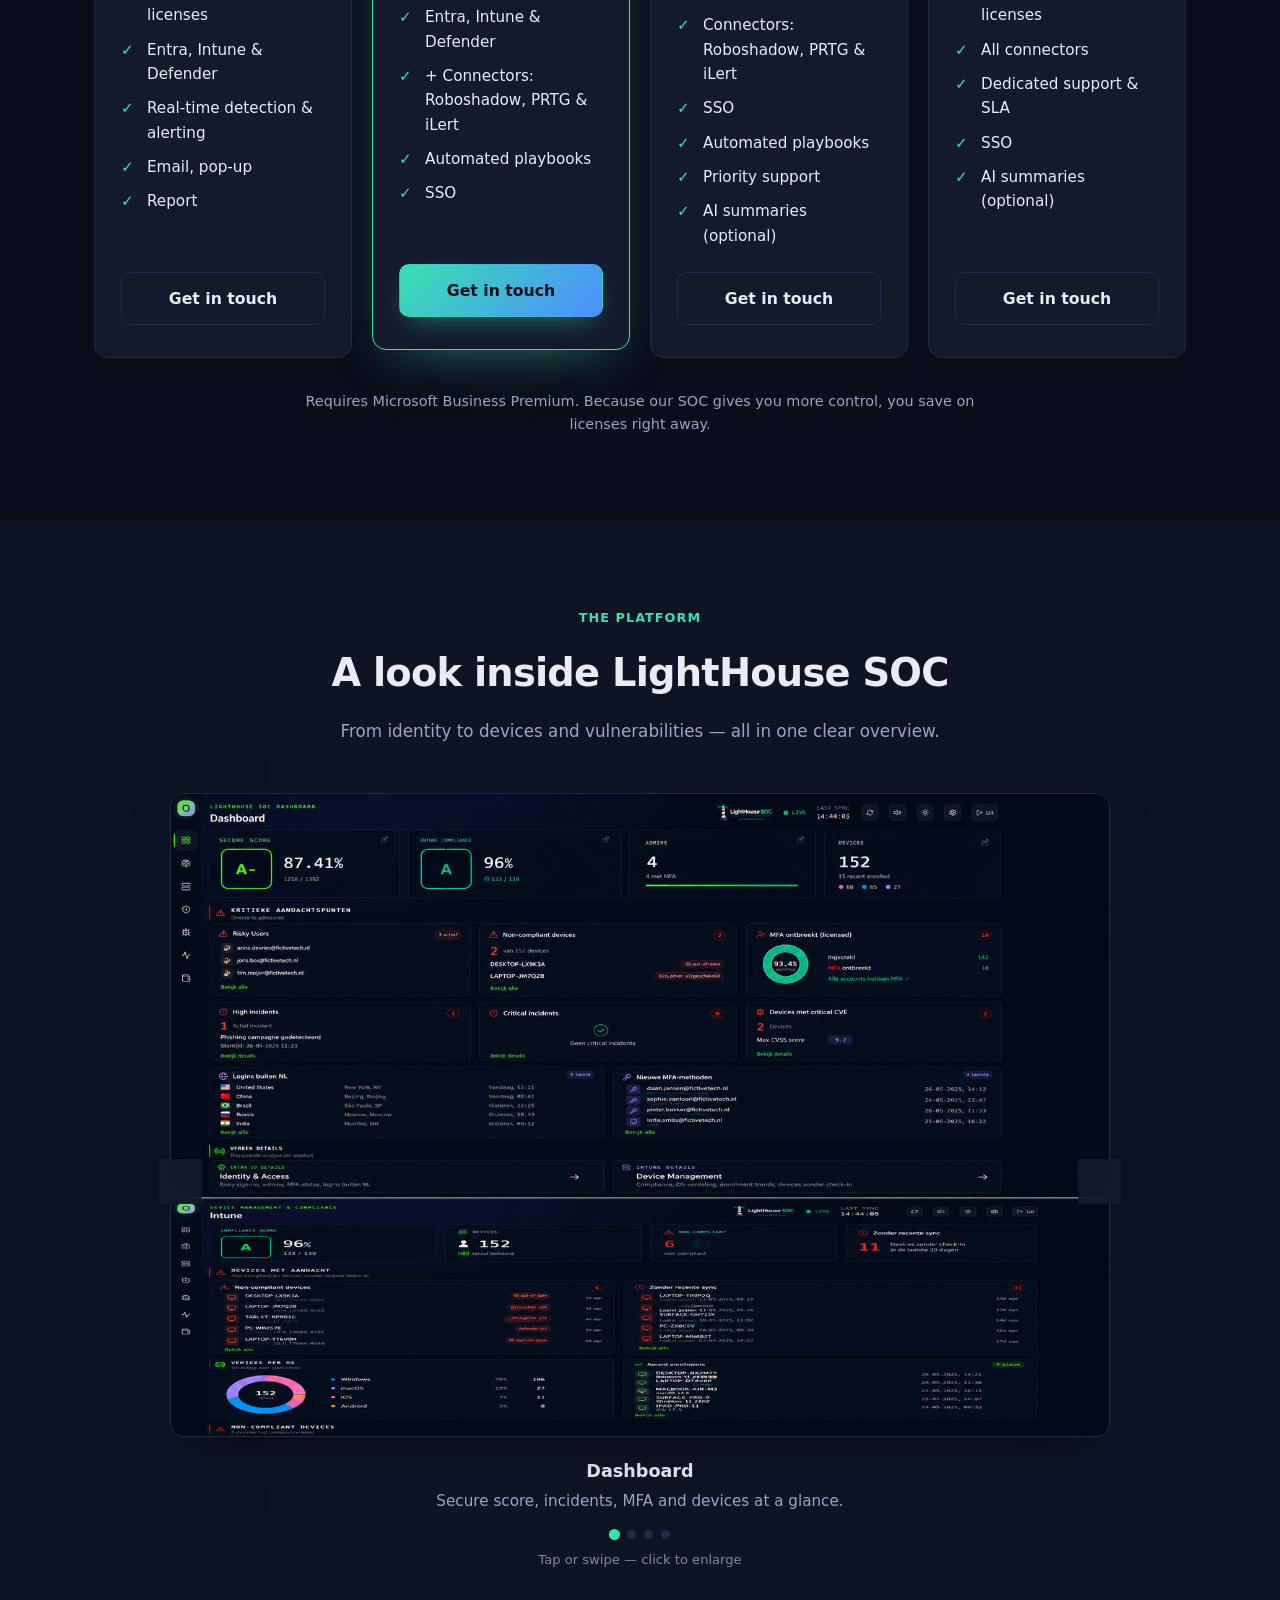
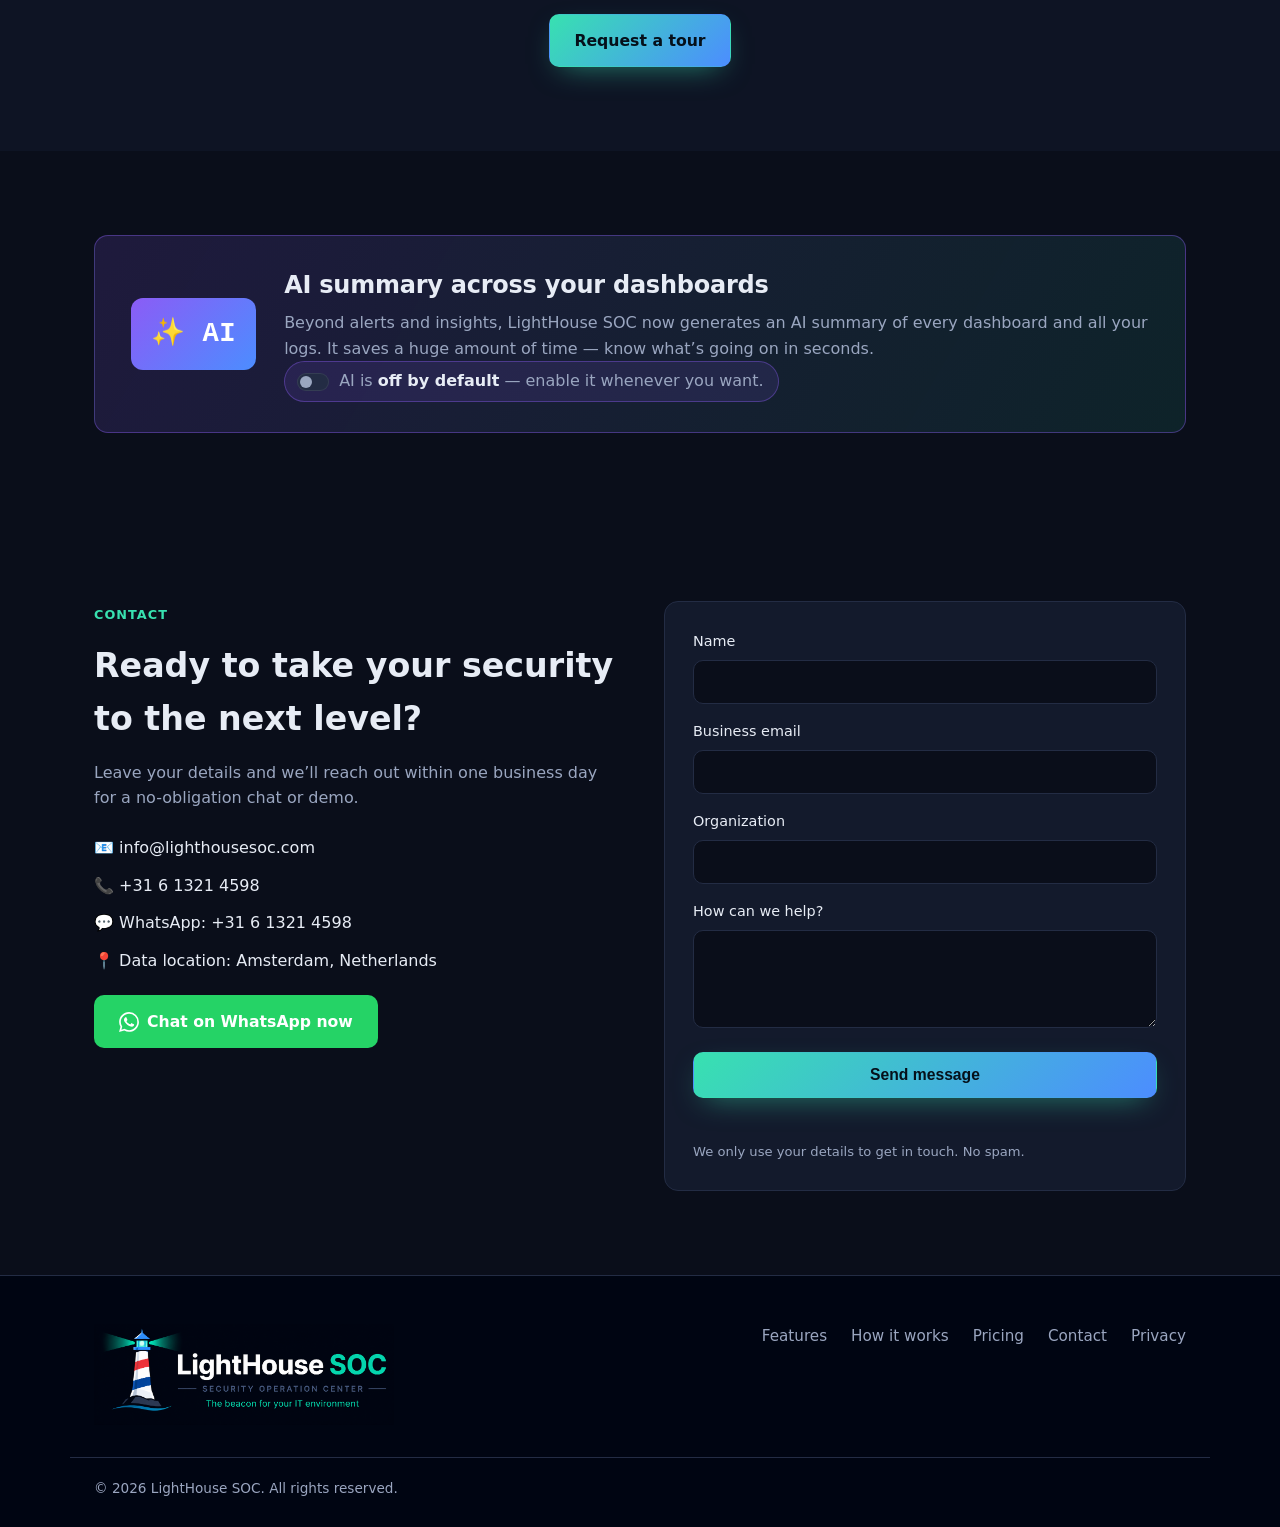
==== commit 426b77eb: "Remove NL hero badge, update EN made-in-Holland title, drop legal-detail placeholders in privacy" ====
--- a/index.html
+++ b/index.html
@@ -106,7 +106,6 @@
             <li data-i18n="hero.badge1">✓ Live binnen een dag</li>
             <li data-i18n="hero.badge2">✓ NIS2, ISO 27001 &amp; GDPR-ready</li>
             <li data-i18n="hero.badge3">✓ Geen vendor lock-in</li>
-            <li data-i18n="hero.badge4">🇳🇱 Made in Holland — data in NL</li>
           </ul>
         </div>
 
